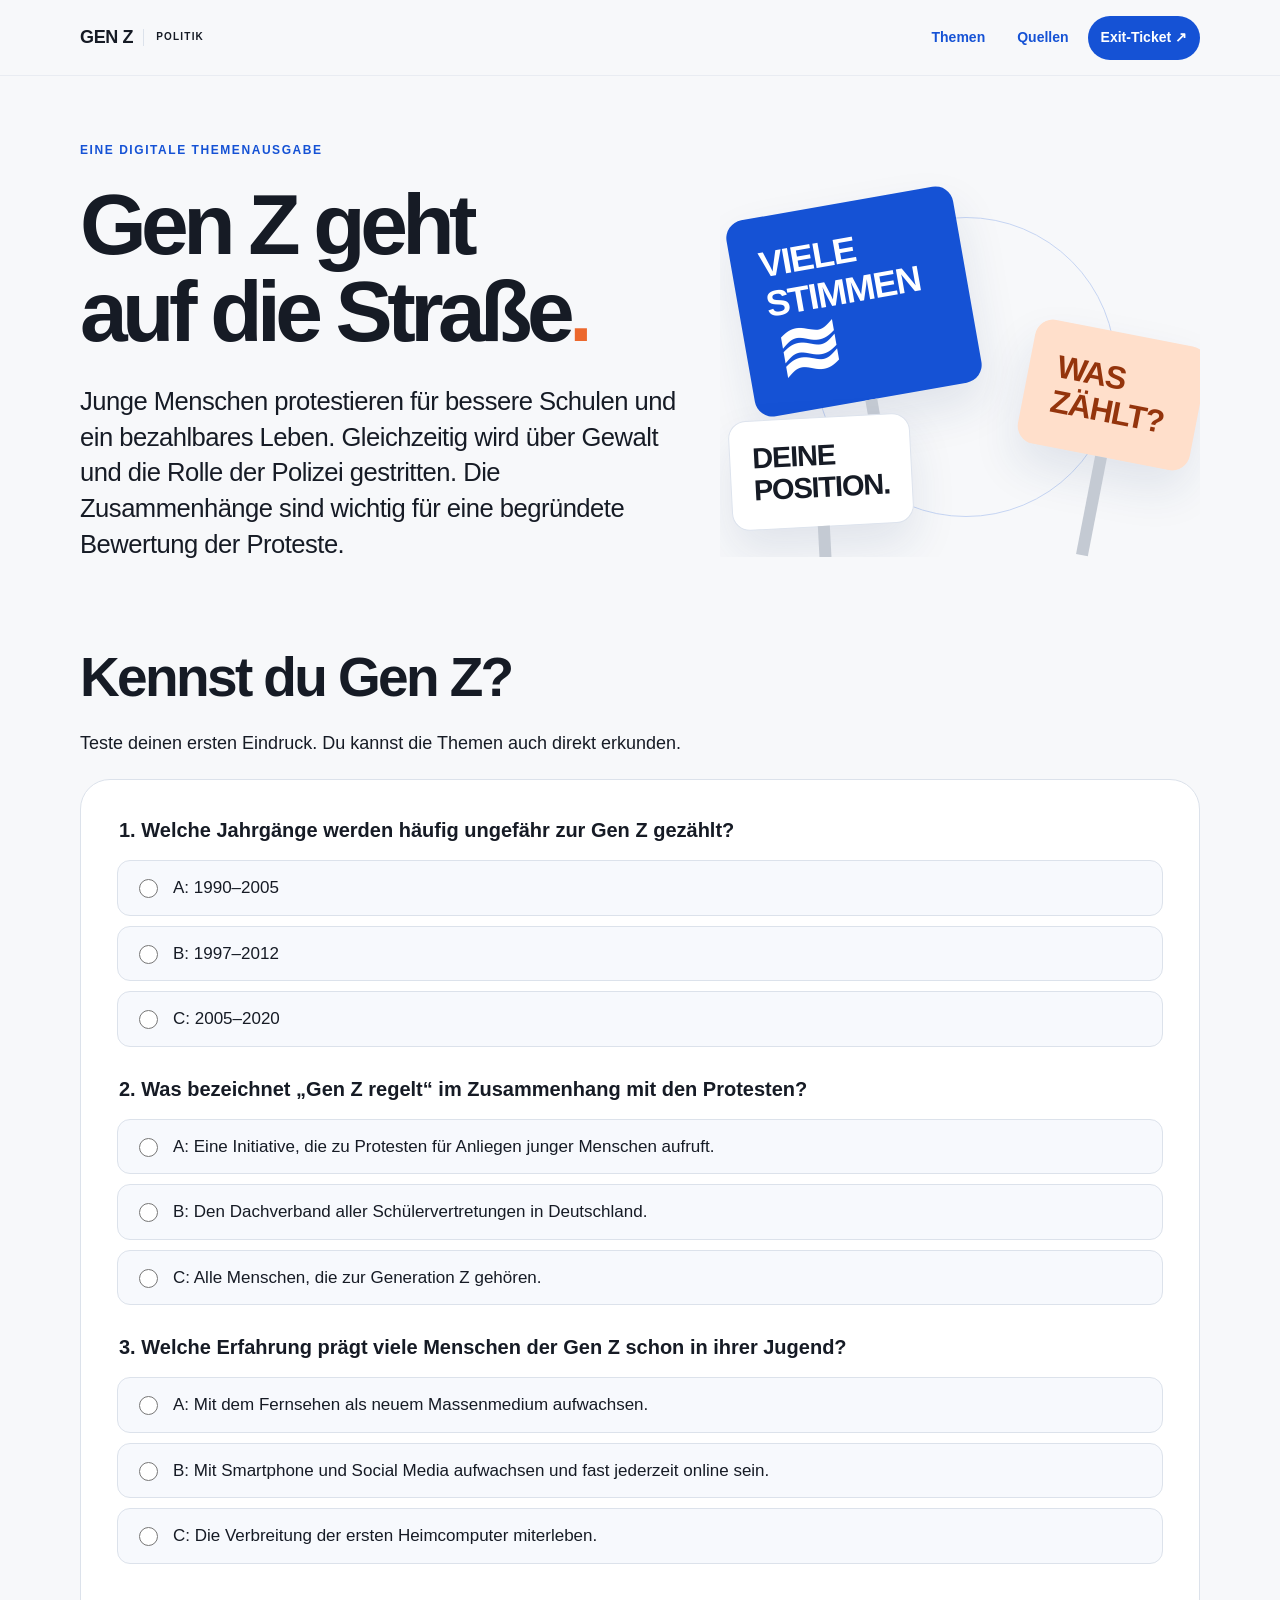
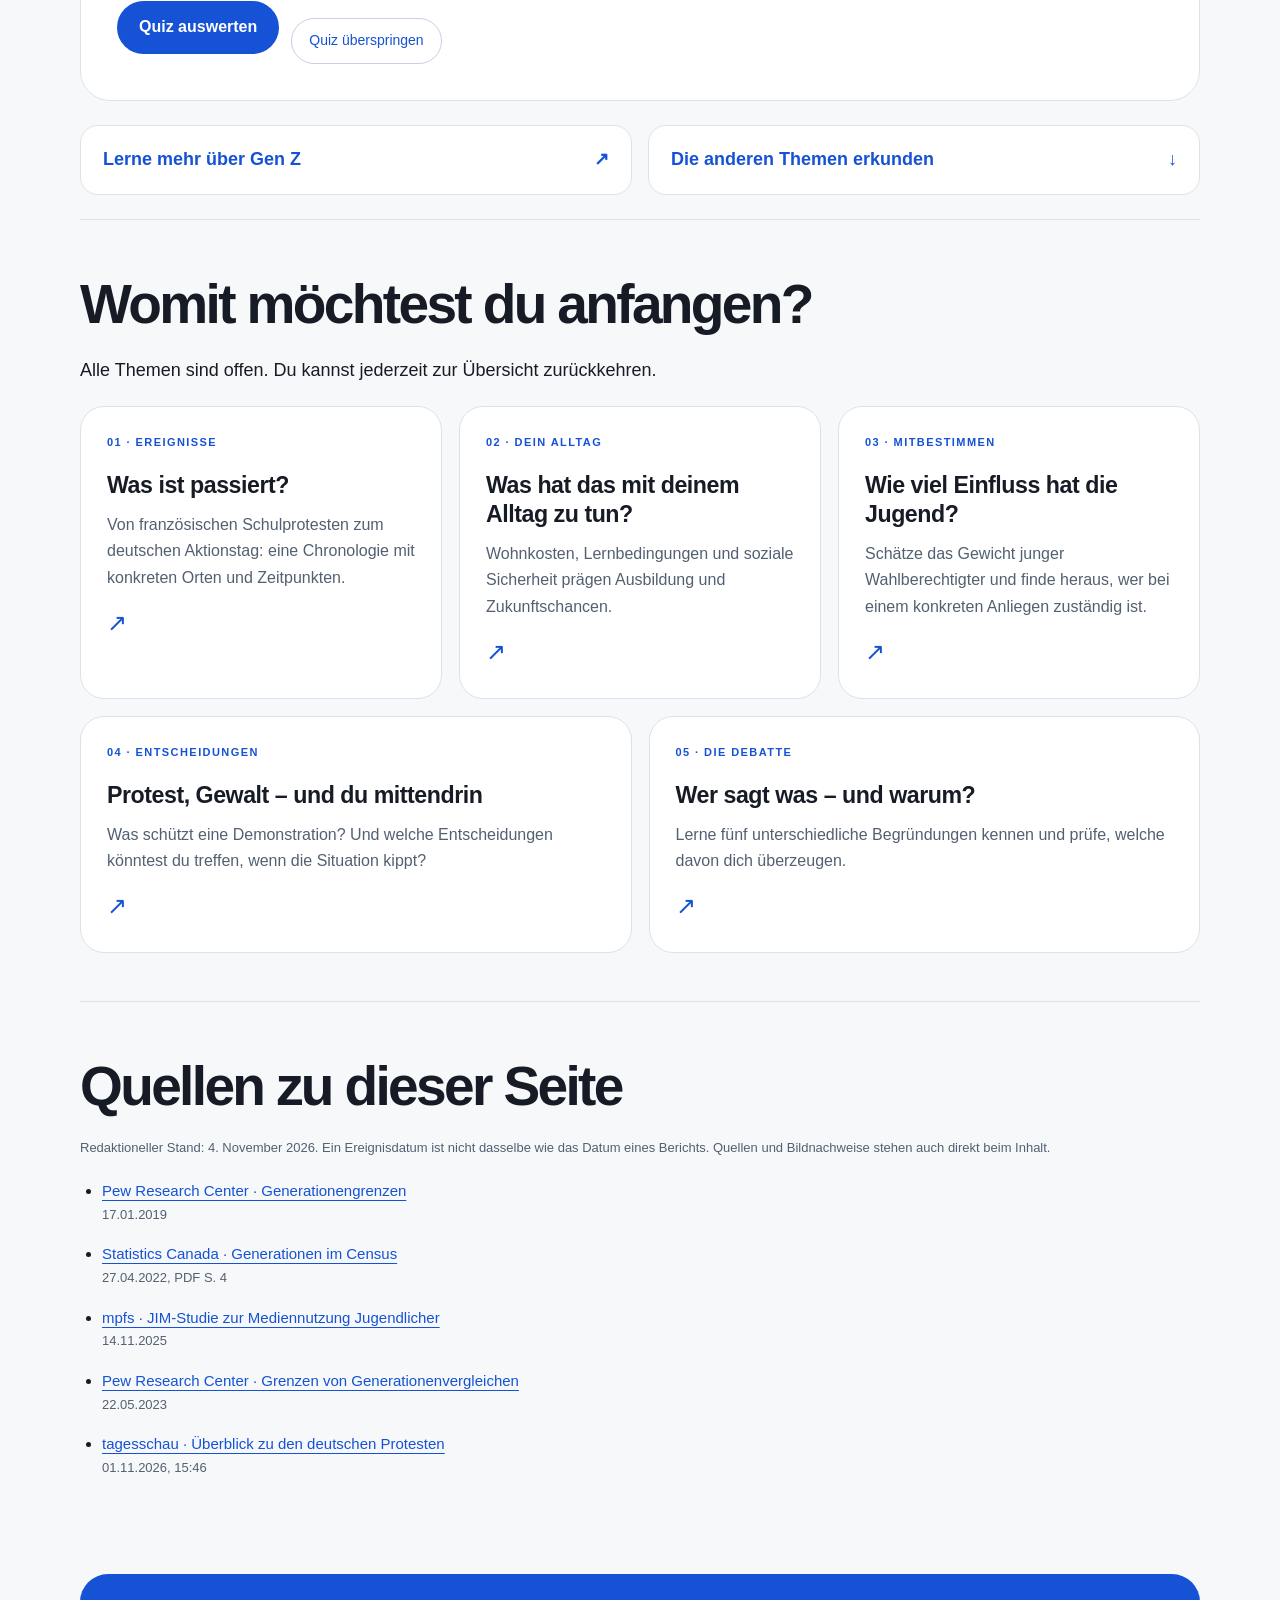
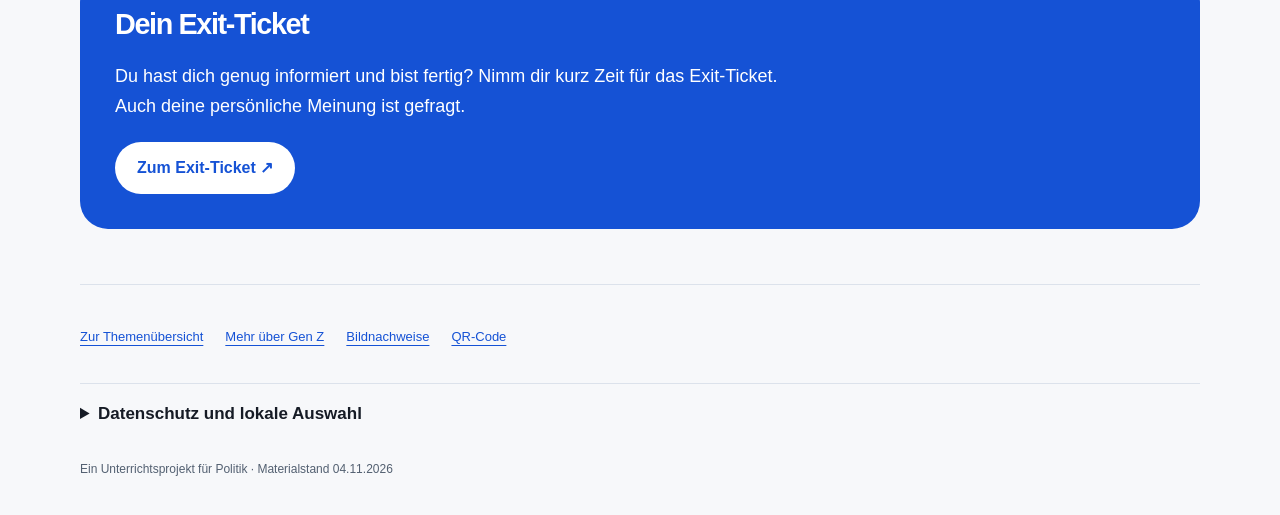
==== index.html @ 1bbf67d2 "Exit-Ticket: direkte Einladung statt technischer Erklärung" ====
<!doctype html><html lang="de"><head><meta charset="utf-8"><meta name="viewport" content="width=device-width, initial-scale=1"><meta name="description" content="Gen Z geht auf die Straße – Hintergründe, Stimmen und interaktive Beispiele zu den Gen-Z-Protesten."><title>Gen Z geht auf die Straße · Gen Z</title><link rel="stylesheet" href="styles.css"><script defer src="config.js"></script><script defer src="app.js"></script></head><body><a class="skip" href="#inhalt">Zum Inhalt</a><div class="topbar"><a class="wordmark" href="index.html#start" aria-label="Zur Startseite">GEN Z <span>POLITIK</span></a><nav aria-label="Hauptnavigation"><a href="index.html#themen">Themen</a><a href="#quellen">Quellen</a><a class="exit-link" href="https://form.menti.com/s/al8bbbb5jk79" target="_blank" rel="noopener noreferrer">Exit-Ticket ↗</a></nav></div><main class="wrap" id="inhalt"><section class="home-hero" id="start"><div><p class="eyebrow">Eine digitale Themenausgabe</p><h1>Gen Z geht<br>auf die Straße<span class="orange">.</span></h1><p class="lead">Junge Menschen protestieren für bessere Schulen und ein bezahlbares Leben. Gleichzeitig wird über Gewalt und die Rolle der Polizei gestritten. Die Zusammenhänge sind wichtig für eine begründete Bewertung der Proteste.</p></div><div class="art" role="img" aria-label="Abstrakte Protestschilder mit unterschiedlichen Stimmen"><i class="wave"></i><div class="placard p1">VIELE<br>STIMMEN<span>≋</span></div><div class="placard p2">WAS<br>ZÄHLT?</div><div class="placard p3">DEINE<br>POSITION.</div></div></section><section aria-labelledby="kennen"><h2 id="kennen">Kennst du Gen Z?</h2><p>Teste deinen ersten Eindruck. Du kannst die Themen auch direkt erkunden.</p><form id="home-quiz" class="quiz"><fieldset data-correct="1" data-letter="B" data-explanation="Generationen haben keine amtlich verbindlichen Grenzen. 1997–2012 ist eine häufig verwendete Einteilung; andere Quellen ziehen die Grenzen etwas anders."><legend>1. Welche Jahrgänge werden häufig ungefähr zur Gen Z gezählt?</legend><div class="answers"><label class="answer"><input type="radio" name="intro-0" value="0"><span>A: 1990–2005</span></label><label class="answer"><input type="radio" name="intro-0" value="1"><span>B: 1997–2012</span></label><label class="answer"><input type="radio" name="intro-0" value="2"><span>C: 2005–2020</span></label></div><p class="feedback" hidden></p></fieldset><fieldset data-correct="0" data-letter="A" data-explanation="Eine Initiative ist ein Zusammenschluss für bestimmte Anliegen. Sie vertritt nicht automatisch die ganze Generation oder alle Schülervertretungen."><legend>2. Was bezeichnet „Gen Z regelt“ im Zusammenhang mit den Protesten?</legend><div class="answers"><label class="answer"><input type="radio" name="intro-1" value="0"><span>A: Eine Initiative, die zu Protesten für Anliegen junger Menschen aufruft.</span></label><label class="answer"><input type="radio" name="intro-1" value="1"><span>B: Den Dachverband aller Schülervertretungen in Deutschland.</span></label><label class="answer"><input type="radio" name="intro-1" value="2"><span>C: Alle Menschen, die zur Generation Z gehören.</span></label></div><p class="feedback" hidden></p></fieldset><fieldset data-correct="1" data-letter="B" data-explanation="Smartphones, soziale Medien und mobile Vernetzung prägen für viele schon die Jugend. Der Fernsehboom prägte eher die Babyboomer, die ersten Heimcomputer eher die Generation X. Das beschreibt Zeitumstände, keine einheitliche Persönlichkeit oder Meinung."><legend>3. Welche Erfahrung prägt viele Menschen der Gen Z schon in ihrer Jugend?</legend><div class="answers"><label class="answer"><input type="radio" name="intro-2" value="0"><span>A: Mit dem Fernsehen als neuem Massenmedium aufwachsen.</span></label><label class="answer"><input type="radio" name="intro-2" value="1"><span>B: Mit Smartphone und Social Media aufwachsen und fast jederzeit online sein.</span></label><label class="answer"><input type="radio" name="intro-2" value="2"><span>C: Die Verbreitung der ersten Heimcomputer miterleben.</span></label></div><p class="feedback" hidden></p></fieldset><div class="quiz-actions"><button type="submit" class="primary">Quiz auswerten</button><button type="button" class="quiet" id="skip-quiz">Quiz überspringen</button></div><p id="quiz-result" class="score" role="status" tabindex="-1" hidden></p></form><div class="next-steps" id="next-steps"><a href="gen-z.html">Lerne mehr über Gen Z <span>↗</span></a><a href="#themen">Die anderen Themen erkunden <span>↓</span></a></div></section><section class="section " id=themen><h2>Womit möchtest du anfangen?</h2><p>Alle Themen sind offen. Du kannst jederzeit zur Übersicht zurückkehren.</p><div class="topic-grid"><a class="topic-card" href="was-ist-passiert.html"><span class="eyebrow">01 · Ereignisse</span><h3>Was ist passiert?</h3><p>Von französischen Schulprotesten zum deutschen Aktionstag: eine Chronologie mit konkreten Orten und Zeitpunkten.</p><span class="arrow" aria-hidden="true">↗</span></a><a class="topic-card" href="lebensrealitaeten.html"><span class="eyebrow">02 · Dein Alltag</span><h3>Was hat das mit deinem Alltag zu tun?</h3><p>Wohnkosten, Lernbedingungen und soziale Sicherheit prägen Ausbildung und Zukunftschancen.</p><span class="arrow" aria-hidden="true">↗</span></a><a class="topic-card" href="einfluss.html"><span class="eyebrow">03 · Mitbestimmen</span><h3>Wie viel Einfluss hat die Jugend?</h3><p>Schätze das Gewicht junger Wahlberechtigter und finde heraus, wer bei einem konkreten Anliegen zuständig ist.</p><span class="arrow" aria-hidden="true">↗</span></a><a class="topic-card" href="protest-und-gewalt.html"><span class="eyebrow">04 · Entscheidungen</span><h3>Protest, Gewalt – und du mittendrin</h3><p>Was schützt eine Demonstration? Und welche Entscheidungen könntest du treffen, wenn die Situation kippt?</p><span class="arrow" aria-hidden="true">↗</span></a><a class="topic-card" href="wer-sagt-was.html"><span class="eyebrow">05 · Die Debatte</span><h3>Wer sagt was – und warum?</h3><p>Lerne fünf unterschiedliche Begründungen kennen und prüfe, welche davon dich überzeugen.</p><span class="arrow" aria-hidden="true">↗</span></a></div></section><section class="section " id=quellen><h2>Quellen zu dieser Seite</h2><p class="small">Redaktioneller Stand: 4. November 2026. Ein Ereignisdatum ist nicht dasselbe wie das Datum eines Berichts. Quellen und Bildnachweise stehen auch direkt beim Inhalt.</p><ul class="source-list"><li><a href="https://www.pewresearch.org/short-reads/2019/01/17/where-millennials-end-and-generation-z-begins/" target="_blank" rel="noopener noreferrer" class="">Pew Research Center · Generationengrenzen</a><span>17.01.2019</span></li><li><a href="https://www12.statcan.gc.ca/census-recensement/2021/as-sa/98-200-x/2021003/98-200-x2021003-eng.pdf" target="_blank" rel="noopener noreferrer" class="">Statistics Canada · Generationen im Census</a><span>27.04.2022, PDF S. 4</span></li><li><a href="https://mpfs.de/studie/jim-studie-2025/" target="_blank" rel="noopener noreferrer" class="">mpfs · JIM-Studie zur Mediennutzung Jugendlicher</a><span>14.11.2025</span></li><li><a href="https://www.pewresearch.org/short-reads/2023/05/22/how-pew-research-center-will-report-on-generations-moving-forward/" target="_blank" rel="noopener noreferrer" class="">Pew Research Center · Grenzen von Generationenvergleichen</a><span>22.05.2023</span></li><li><a href="https://www.tagesschau.de/inland/gesellschaft/demonstration-protest-genz-100.html" target="_blank" rel="noopener noreferrer" class="">tagesschau · Überblick zu den deutschen Protesten</a><span>01.11.2026, 15:46</span></li></ul></section><section class="exit-band"><h2>Dein Exit-Ticket</h2><p>Du hast dich genug informiert und bist fertig? Nimm dir kurz Zeit für das Exit-Ticket. Auch deine persönliche Meinung ist gefragt.</p><a class="primary menti-link" href="https://form.menti.com/s/al8bbbb5jk79" target="_blank" rel="noopener noreferrer">Zum Exit-Ticket ↗</a></section><footer class="page-footer"><nav aria-label="Weitere Links"><a href="index.html#themen">Zur Themenübersicht</a><a href="gen-z.html">Mehr über Gen Z</a><a href="BILDNACHWEISE.md">Bildnachweise</a><a href="qr-website.svg">QR-Code</a></nav><details><summary>Datenschutz und lokale Auswahl</summary><div><p>Diese Website verwendet keine Analyse- oder Werbeskripte und keine externen Schriftanbieter. Merkliste und Einschätzung werden nur im Browser gespeichert. Ohne verfügbaren Browserspeicher bleiben die Inhalte nutzbar. GitHub verarbeitet beim Abruf technisch erforderliche Verbindungsdaten. Externe Angebote werden erst nach einem Klick auf den jeweiligen Link geöffnet. Es werden keine Videoplayer automatisch geladen.</p><button type="button" class="quiet" data-clear-local>Lokale Auswahl löschen</button><p id="local-status" role="status"></p></div></details><p>Ein Unterrichtsprojekt für Politik · Materialstand 04.11.2026</p></footer></main><noscript><p class="wrap">Die Texte und Links sind ohne JavaScript nutzbar. Die Rechenbeispiele und Auswertungen benötigen JavaScript.</p></noscript></body></html>
---- styles.css ----
:root{--paper:#f7f8fa;--ink:#161b25;--muted:#536071;--blue:#1552d5;--orange:#ec682d;--line:#dce2eb;--radius:24px}*{box-sizing:border-box}html{scroll-behavior:smooth;scroll-padding-top:100px}body{margin:0;background:var(--paper);color:var(--ink);font:17px/1.65 -apple-system,BlinkMacSystemFont,"Segoe UI",sans-serif}a{color:var(--blue);text-underline-offset:4px}button,input,select{font:inherit}button,a,input,select,summary{-webkit-tap-highlight-color:transparent}button,a,select,summary{touch-action:manipulation}button{cursor:pointer}a:focus-visible,button:focus-visible,input:focus-visible,select:focus-visible,summary:focus-visible{outline:3px solid var(--orange);outline-offset:4px}h1,h2,h3,p{margin-top:0}h1{font-size:clamp(3.2rem,6.7vw,6.6rem);line-height:1.02;letter-spacing:-.065em;margin:20px 0 28px;font-weight:750}h2{font-size:clamp(2.15rem,4.3vw,4rem);line-height:1.08;letter-spacing:-.048em;margin-bottom:22px}h3{font-size:1.3rem;line-height:1.25;letter-spacing:-.02em;margin-bottom:14px}p{margin-bottom:20px}strong{font-weight:650}.wrap{max-width:1200px;padding:0 40px;margin:auto}.topbar{z-index:10;position:sticky;top:0;background:#f7f8faed;backdrop-filter:blur(12px);border-bottom:1px solid #dce2eb8c;padding:12px max(24px,calc((100vw - 1120px)/2));display:flex;align-items:center;justify-content:space-between;gap:16px;min-height:76px;padding-top:max(12px,env(safe-area-inset-top))}.wordmark{font-size:18px;font-weight:800;letter-spacing:-.02em;text-decoration:none;color:var(--ink);white-space:nowrap}.wordmark span{font-size:10px;letter-spacing:.12em;border-left:1px solid var(--line);padding-left:12px;margin-left:10px}.topbar nav{display:flex;gap:6px;align-items:center}.topbar nav a{min-height:44px;display:flex;align-items:center;padding:7px 13px;text-decoration:none;font-size:14px;font-weight:600}.topbar .exit-link{background:var(--blue);color:white;border-radius:30px}.skip{position:absolute;top:-100px;left:12px;background:white;padding:12px;z-index:20}.skip:focus{top:10px}.hero{display:grid;grid-template-columns:1.25fr 1fr;gap:34px;padding-top:80px;padding-bottom:100px;align-items:center}.eyebrow{font-size:12px;letter-spacing:.13em;text-transform:uppercase;font-weight:750;color:var(--blue);margin-bottom:20px}.orange{color:var(--orange)}.lead{font-size:clamp(1.2rem,2.1vw,1.6rem);line-height:1.4;font-weight:500;letter-spacing:-.02em}.intro{font-size:16px;color:var(--muted);max-width:500px}.primary{border:0;background:var(--blue);color:white;text-decoration:none;display:inline-flex;align-items:center;justify-content:center;gap:30px;padding:13px 22px;border-radius:30px;min-height:48px;font-weight:600;font-size:16px}.art{position:relative;height:440px;isolation:isolate}.placard{position:absolute;border-radius:18px;box-shadow:0 22px 45px #1e3e6a1a;font-weight:800;font-size:36px;line-height:1.1;letter-spacing:-.04em;padding:28px;z-index:1}.placard:after{content:"";position:absolute;left:calc(50% - 6px);top:100%;height:100px;width:12px;background:#c4cad3;z-index:-1}.p1{background:var(--blue);color:white;width:230px;left:4%;top:35px;transform:rotate(-10deg)}.p1 span{display:block;font-size:80px;line-height:.8}.p2{background:#ffdfcb;color:#94340c;right:0;top:165px;transform:rotate(11deg);width:175px;font-size:32px}.p3{background:white;border:1px solid #dde3ed;bottom:30px;left:2%;font-size:29px;transform:rotate(-3deg);padding:22px}.p3:after{height:50px}.art-caption{position:absolute;bottom:-25px;font-size:11px;color:var(--muted);width:100%;text-align:center}.wave{position:absolute;width:300px;height:300px;left:20%;top:50px;border:1px solid #c6d5f3;border-radius:50%;z-index:-2}.w2{width:360px;height:360px;left:13%;top:20px}.section-head{max-width:760px;margin-bottom:40px}.deck{font-size:21px;line-height:1.5;letter-spacing:-.02em;color:var(--muted);max-width:700px}.overview{padding-bottom:100px}.topic-nav{display:grid;grid-template-columns:repeat(6,1fr);gap:14px}.topic-nav a{grid-column:span 2;background:white;border:1px solid var(--line);border-radius:20px;padding:24px;min-height:165px;position:relative;text-decoration:none;color:var(--ink);transition:transform .2s,box-shadow .2s}.topic-nav a:nth-child(n+4){grid-column:span 3}.topic-nav a:hover{transform:translateY(-3px);box-shadow:0 10px 25px #1a3b5e0a}.topic-nav span{display:block;color:var(--blue);font-size:12px;font-weight:650;margin-bottom:15px}.topic-nav strong{display:block;font-size:23px;line-height:1.2;letter-spacing:-.03em;max-width:250px}.topic-nav b{position:absolute;right:22px;bottom:18px;color:var(--blue)}.chapter{padding-top:90px;padding-bottom:70px;border-top:1px solid var(--line)}.two{display:grid;grid-template-columns:1fr 1fr;gap:64px}.two p{max-width:65ch}.prose{margin:34px 0}.source{font-size:12px;line-height:1.5;color:var(--muted);margin:12px 0 24px}.source a{color:var(--muted)}details{border-top:1px solid var(--line);margin-top:24px}summary{cursor:pointer;font-size:15px;font-weight:650;padding:16px 0;min-height:52px}details p{font-size:15px;margin:4px 0 20px;color:#3d4859}details[open] p{animation:appear .2s ease-out}.timeline{list-style:none;padding:0;margin:0}.timeline li{padding:0 0 25px 26px;border-left:2px solid #d2def4;position:relative}.timeline li:before{content:"";position:absolute;left:-6px;top:8px;width:10px;height:10px;background:var(--blue);border-radius:50%;box-shadow:0 0 0 5px var(--paper)}.timeline time{font-size:12px;font-weight:650;color:var(--blue);display:block;margin-bottom:12px}.timeline p{font-size:15px}.back{font-size:14px;display:inline-flex;align-items:center;min-height:48px;text-decoration:none;margin-top:30px;font-weight:600}.tinted{background:#edf1f7}.tinted .chapter{border-top:0}.cards{display:grid;grid-template-columns:repeat(3,1fr);gap:18px}.card{padding:28px;border-radius:var(--radius);background:white;border:1px solid var(--line);display:flex;flex-direction:column;align-items:flex-start;min-width:0}.card p{font-size:15px}.card .source{font-size:11px}.card details{width:100%;margin-top:auto}.card-number{font-size:12px;color:var(--blue);margin-bottom:20px;font-weight:700}.choose,.quiet,.case-options button{min-height:46px;border:1px solid #c5d0e1;border-radius:24px;padding:10px 17px;background:white;color:var(--blue);font-size:14px}.choose{margin-top:18px;width:100%}.choose[aria-pressed=true]{background:#e8efff;border-color:var(--blue)}.quiet{margin-top:26px;background:transparent}.status{font-size:14px;font-weight:650;color:var(--blue)}.small{font-size:13px;line-height:1.6;color:var(--muted)}.data-panel{padding:40px;border:1px solid var(--line);border-radius:var(--radius);background:white;max-width:850px}.data-panel label{font-size:20px;font-weight:650;display:block}.data-panel input{display:block;width:100%;margin:28px 0;accent-color:var(--blue);height:44px}.data-panel .primary{margin-bottom:24px}#chart{padding-top:20px}.bar-row{display:grid;grid-template-columns:85px 1fr 65px;gap:12px;align-items:center;margin:22px 0;font-size:14px}.track{height:22px;background:#eff2f7;border-radius:7px;overflow:hidden}.track i{display:block;width:var(--bar);height:100%;background:var(--blue);border-radius:7px;animation:barIn .7s ease-out}.bar-row:nth-of-type(2) .track i{background:#7795d7}.bar-row:nth-of-type(3) .track i{background:#233f7c}.exercise-title{margin-top:48px}.case-options{display:grid;gap:9px;width:100%;margin:14px 0}.case-options button{text-align:left;border-radius:12px;color:var(--ink);line-height:1.4}.case-options button[aria-pressed=true]{background:#e8efff;border-color:var(--blue)}.feedback{background:#f0f4fb;border-radius:12px;padding:16px;font-size:14px!important;margin:12px 0 0}.perspectives{display:grid;gap:18px}.perspective{background:white;border:1px solid var(--line);border-radius:var(--radius);padding:32px;display:grid;grid-template-columns:1.5fr 1fr;gap:40px}.perspective .tag{font-size:11px;color:var(--blue);font-weight:700;letter-spacing:.06em;text-transform:uppercase}.perspective p{font-size:15px}.perspective blockquote{border-left:3px solid var(--orange);margin:20px 0;padding-left:18px;font-weight:600;font-size:17px;line-height:1.5}.ratings{border-left:1px solid var(--line);padding-left:30px;align-self:center}.ratings label{display:block;margin:15px 0 8px;font-size:13px;font-weight:600}.ratings select{width:100%;min-height:48px;border:1px solid #bbc8dc;background:white;color:var(--ink);border-radius:10px;padding:10px;font-size:14px}.exit-section{background:var(--blue);color:white;border-radius:32px;padding:55px;max-width:1120px;margin:40px auto 90px}.exit-section h2{max-width:650px}.exit-section p{max-width:720px}.exit-section .eyebrow{color:#cbdcff}.exit-section .primary{background:white;color:var(--blue)}.sources{padding-top:55px}.sources h2{font-size:2.2rem}.source-index{display:grid;grid-template-columns:1fr 1fr;gap:0 35px;padding:0;list-style:none}.source-index li{font-size:13px;border-top:1px solid var(--line);padding:15px 0;overflow-wrap:anywhere}.source-index a{font-weight:600}.source-index span{display:block;color:var(--muted);font-size:12px;margin-top:3px}footer{display:flex;justify-content:space-between;gap:20px;padding-top:30px!important;padding-bottom:35px!important;border-top:1px solid var(--line);font-size:12px}footer a{min-height:44px;display:inline-flex;align-items:center}footer span{align-self:center;letter-spacing:.1em}@keyframes appear{from{opacity:.6;transform:translateY(3px)}to{opacity:1;transform:none}}@keyframes barIn{from{width:0}to{width:var(--bar)}}@media(min-width:850px){.p1{animation:placardIn 1.1s ease-out}@keyframes placardIn{from{transform:translateY(14px) rotate(-13deg);opacity:.6}to{transform:rotate(-10deg);opacity:1}}}@media(max-width:1000px){.hero{grid-template-columns:1.2fr 1fr;gap:10px}.art{transform:scale(.85);transform-origin:center}.cards{grid-template-columns:repeat(2,1fr)}.two{gap:35px}.perspective{gap:26px}.wrap{padding-left:30px;padding-right:30px}}@media(max-width:700px){body{font-size:16px}.wrap{padding-left:22px;padding-right:22px}.topbar{padding-left:16px;padding-right:12px;min-height:66px;gap:5px}.wordmark{font-size:16px}.wordmark span{display:none}.topbar nav a{padding:7px 9px;font-size:12px}.hero{display:block;padding-top:48px;padding-bottom:55px}.hero h1{font-size:clamp(3.1rem,12vw,5.2rem)}.hero .intro{font-size:15px}.art{height:300px;max-width:380px;margin:20px auto 0;transform:scale(.83);transform-origin:center}.p1{top:0;left:5%;width:215px;font-size:32px}.p2{top:105px;right:-3%}.p3{bottom:0}.art-caption{bottom:-45px}.wave{width:240px;height:240px;top:20px}.w2{width:300px;height:300px;top:-10px}.overview{padding-bottom:60px}.section-head{margin-bottom:28px}.topic-nav{display:block}.topic-nav a,.topic-nav a:nth-child(n+4){display:block;min-height:112px;margin-bottom:12px;padding:20px}.topic-nav span{margin-bottom:9px}.topic-nav strong{font-size:20px;max-width:85%}.chapter{padding-top:58px;padding-bottom:42px}.two,.cards{grid-template-columns:1fr;gap:24px}.two .timeline{margin-top:5px}.deck{font-size:19px}.card{padding:25px}.card h3{font-size:1.4rem}.data-panel{padding:25px 20px}.bar-row{grid-template-columns:70px 1fr 58px;gap:8px;font-size:12px}.perspective{grid-template-columns:1fr;padding:25px;gap:12px}.ratings{padding-left:0;border-left:0;border-top:1px solid var(--line);padding-top:8px}.exit-section{margin:20px 14px 55px;padding:35px 24px}.source-index{grid-template-columns:1fr}.sources h2{font-size:1.9rem}footer{padding-bottom:calc(25px + env(safe-area-inset-bottom))!important}html{scroll-padding-top:85px}}@media(prefers-reduced-motion:reduce){html{scroll-behavior:auto}*,*:before,*:after{animation:none!important;transition:none!important}}
:root .art{overflow:clip}
:root .art-caption{bottom:0}
:root .wordmark{min-height:44px;display:flex;align-items:center}
/* Themenausgabe V3: eigene Unterseiten, Bilder und zugängliche Interaktionen. */
h1,h2,h3{overflow-wrap:anywhere}.perspective h2{font-size:clamp(1.65rem,4vw,2.3rem)}
.timeline-track{align-items:flex-start}
[hidden]{display:none!important}body{font-size:18px}img{display:block;max-width:100%;height:auto}.reading{max-width:74ch}.muted{color:var(--muted)}.lead{max-width:58ch}.secondary{display:inline-flex;align-items:center;justify-content:center;min-height:48px;padding:11px 22px;border-radius:28px;border:1px solid var(--line);background:white;color:var(--blue);font-size:16px;font-weight:650;text-decoration:none;line-height:1.4}.home-hero{display:grid;grid-template-columns:1.25fr 1fr;align-items:center;gap:40px;padding-top:65px;padding-bottom:65px}.home-hero .art{height:390px}.home-hero p{max-width:56ch}.page-head{padding-top:35px;padding-bottom:35px}.crumb{font-size:14px;display:inline-flex;align-items:center;min-height:44px;margin-bottom:20px;text-decoration:none}.page-head h1{max-width:1000px}.page-head .lead{margin-bottom:0}.section{padding-top:55px;padding-bottom:48px;border-top:1px solid var(--line)}.narrow{max-width:820px}.panel{background:white;border:1px solid var(--line);border-radius:24px;padding:32px;min-width:0}.tint{background:var(--soft,#eaf0fb)}.three{display:grid;grid-template-columns:repeat(3,1fr);gap:22px}.topic-grid{display:grid;grid-template-columns:repeat(6,1fr);gap:17px}.topic-card{grid-column:span 2;border-radius:24px;border:1px solid var(--line);background:white;padding:26px;text-decoration:none;color:var(--ink);transition:transform .2s,box-shadow .2s}.topic-card:nth-child(n+4){grid-column:span 3}.topic-card:hover{transform:translateY(-3px);box-shadow:0 12px 30px #173a6210}.topic-card .eyebrow{display:block;font-size:11px}.topic-card h3{font-size:1.45rem;margin-bottom:12px}.topic-card p{font-size:16px;color:var(--muted);margin-bottom:12px}.topic-card .arrow{color:var(--blue);font-size:24px}.photo{margin:0 0 30px}.photo img{width:100%;max-height:540px;object-fit:contain;border-radius:24px;background:#e8edf4}.photo.portrait img{max-height:630px}.photo figcaption{font-size:12px;line-height:1.65;color:var(--muted);padding:12px 3px;overflow-wrap:anywhere}.photo figcaption .credit{display:block;margin-top:4px}.photo figcaption a{color:inherit}.story-grid{display:grid;grid-template-columns:1.1fr .9fr;gap:42px;align-items:start}.story-grid .photo{position:sticky;top:104px}.source{font-size:13px}summary{font-size:17px}details p{font-size:17px}details>div{padding:3px 0 10px}details[open]>div{animation:appear .2s ease-out}.quiz{padding:36px;background:white;border:1px solid var(--line);border-radius:30px}.quiz fieldset,.check fieldset{border:0;padding:0;margin:0 0 28px;min-width:0}.quiz legend,.check legend{font-size:20px;font-weight:680;line-height:1.45;margin-bottom:15px}.answers{display:grid;gap:10px}.answer{display:flex;align-items:flex-start;gap:12px;background:#f7f9fd;border:1px solid var(--line);border-radius:13px;padding:14px 16px;min-height:50px;cursor:pointer;line-height:1.5;font-size:17px}.answer:has(input:checked){background:#eaf0ff;border-color:var(--blue)}.answer input{width:19px;height:19px;flex:0 0 19px;margin-top:4px;accent-color:var(--blue)}.quiz-actions,.actions{display:flex;gap:12px;flex-wrap:wrap;align-items:center}.feedback{border-left:3px solid var(--blue);background:#edf3ff;font-size:16px!important;padding:19px;border-radius:0 12px 12px 0}.score{font-size:1.45rem;font-weight:750;margin:25px 0}.next-steps{display:grid;grid-template-columns:1fr 1fr;gap:16px;margin:24px 0}.next-steps a{display:flex;align-items:center;justify-content:space-between;background:white;border:1px solid var(--line);border-radius:18px;min-height:70px;padding:18px 22px;text-decoration:none;font-weight:650}.timeline-controls{display:flex;gap:12px;flex-wrap:wrap;margin:20px 0}.timeline-controls button{min-height:46px;padding:10px 18px;border:1px solid #bbcbe4;background:white;color:var(--blue);border-radius:25px}.timeline-controls button:disabled{opacity:.45;cursor:default}.timeline-track{display:flex;gap:18px;overflow-x:auto;scroll-snap-type:x mandatory;padding:10px 0 25px;overscroll-behavior-x:contain;scrollbar-color:#9eb4db #e7edf6}.milestone{flex:0 0 min(82vw,355px);scroll-snap-align:start;border:1px solid var(--line);border-top:4px solid var(--blue);border-radius:18px;background:white;padding:25px;min-width:0}.milestone time{font-size:13px;font-weight:750;color:var(--blue)}.milestone .place{font-size:12px;display:block;color:var(--muted);margin:4px 0 18px}.milestone p{font-size:17px}.milestone details{margin-bottom:0}.timeline-track.list-mode{display:grid;grid-template-columns:1fr 1fr;overflow:visible}.milestone summary{font-size:15px}.timeline-track:focus-visible{outline:3px solid var(--orange);outline-offset:5px}.media-card{border:1px solid var(--line);background:white;border-radius:24px;padding:28px;margin:22px 0}.media-card .tag{color:var(--blue);font-size:12px;font-weight:750;letter-spacing:.08em;text-transform:uppercase}.media-card h3{margin-bottom:14px}.media-card p{font-size:17px;max-width:70ch}.media-card .media-meta{font-size:13px;color:var(--muted)}.media-link{min-height:46px;display:inline-flex;align-items:center;font-size:16px;font-weight:650;text-decoration:none}.summary-box{border-left:4px solid var(--orange);background:#fff6ef;padding:26px 30px;border-radius:0 20px 20px 0;margin:30px 0}.summary-box h2{font-size:1.5rem}.summary-box ul{padding-left:21px;margin-bottom:0}.summary-box li{margin:10px 0}.check{margin-top:35px}.check h2{font-size:1.65rem}.budget{border-radius:24px;background:white;border:1px solid var(--line);padding:30px}.budget label{font-weight:650;display:block;margin-bottom:6px}.budget input{width:100%;min-height:48px;padding:10px 14px;border:1px solid #b9c7db;border-radius:10px;background:#fff;max-width:250px}.input-pair{display:grid;grid-template-columns:1fr 1fr;gap:22px;margin:24px 0}.budget table{width:100%;border-collapse:collapse;font-size:16px}.budget th,.budget td{padding:12px 0;border-bottom:1px solid var(--line);text-align:left}.budget td:last-child{text-align:right;white-space:nowrap}.remainder{font-size:1.7rem;font-weight:750;color:var(--blue);margin-top:24px}.remainder.negative{color:#80400b}.priority-list{display:flex;flex-wrap:wrap;gap:12px}.priority-list button{background:white;border:1px solid #bccce4;color:var(--blue);min-height:48px;border-radius:25px;padding:10px 19px;font-size:16px}.priority-list button[aria-pressed=true]{background:#e2ebff;border-color:var(--blue)}.data-panel input[type=range]{height:44px}.concern-buttons{display:grid;gap:10px}.concern-buttons button{min-height:50px;text-align:left;line-height:1.5;padding:14px 18px;border:1px solid var(--line);border-radius:14px;background:white;color:var(--ink)}.concern-buttons button[aria-pressed=true]{background:var(--soft,#eaf0fb);border-color:var(--blue)}.route{padding:25px;background:#eaf1ff;border-radius:18px;margin-top:18px}.route h3{font-size:1.25rem}.route p:last-child{margin-bottom:0}.generation-strip{display:grid;grid-template-columns:1fr 1fr 1fr;gap:7px;margin:26px 0}.generation-strip div{background:#e7edf6;padding:20px;border-radius:14px;font-size:15px}.generation-strip .active{background:var(--blue);color:white}.generation-strip strong{display:block}.fiction{border-top:3px solid var(--orange)}.scenario-buttons{display:grid;gap:12px;margin:24px 0}.scenario-buttons button{background:white;text-align:left;border:1px solid #bccce4;border-radius:16px;padding:18px;min-height:54px;line-height:1.55;color:var(--ink)}.scenario-buttons button[aria-pressed=true]{background:var(--soft,#eaf0fb);border-color:var(--blue)}dialog{border:1px solid var(--line);border-radius:26px;padding:32px;width:min(90vw,600px);color:var(--ink);box-shadow:0 20px 90px #10254b33}dialog::backdrop{background:#10203970}dialog h2{font-size:1.7rem;line-height:1.25}dialog .reveal-joke{font-size:13px;color:var(--muted);margin:6px 0 24px}.perspective{display:block;padding:32px;margin:22px 0;max-width:80ch}.perspective .tag{font-size:12px}.perspective p{font-size:18px}.perspective blockquote{font-size:19px}.opinion-select label{display:block;font-weight:650;margin-bottom:12px}.opinion-select select{width:100%;min-height:50px;background:white;border:1px solid #bdcbe0;border-radius:12px;padding:12px;font-size:17px}.headline{padding:22px;border:1px solid var(--line);border-radius:18px;background:white}.headline h3{font-size:1.35rem}.source-list{padding-left:22px}.source-list li{margin:17px 0;font-size:15px;overflow-wrap:anywhere}.source-list span{display:block;color:var(--muted);font-size:13px}.exit-band{background:var(--blue);color:white;border-radius:28px;padding:35px;margin:30px auto 55px}.exit-band p{max-width:68ch}.exit-band .primary{background:white;color:var(--blue)}.exit-band h2{font-size:1.8rem}.page-footer{display:block;margin-top:50px;border-top:1px solid var(--line);padding-top:25px;padding-bottom:calc(28px + env(safe-area-inset-bottom));font-size:13px}.page-footer nav{display:flex;gap:22px;flex-wrap:wrap}.page-footer p{margin:16px 0 0;font-size:12px;color:var(--muted)}
@media(max-width:1000px){.home-hero{gap:10px}.story-grid{gap:28px}.two{gap:28px}}@media(max-width:760px){body{font-size:17px}.wrap{padding-left:22px;padding-right:22px}.home-hero{display:block;padding-top:40px;padding-bottom:34px}.home-hero h1{font-size:clamp(2.8rem,11vw,4.2rem)}.home-hero .art{height:300px}.page-head{padding-top:20px;padding-bottom:25px}.page-head h1{font-size:clamp(2.45rem,9.5vw,3.8rem)}.page-head .lead{font-size:20px}.section{padding-top:40px;padding-bottom:32px}.two,.three,.story-grid{grid-template-columns:1fr;gap:26px}.story-grid .photo{position:static}.topic-grid{grid-template-columns:1fr}.topic-card,.topic-card:nth-child(n+4){grid-column:auto}.next-steps{grid-template-columns:1fr}.quiz,.panel,.budget{padding:24px}.quiz legend,.check legend{font-size:18px}.answer{padding:13px;font-size:16px}.photo img{border-radius:18px;max-height:430px}.photo figcaption{font-size:11px}.timeline-track.list-mode{grid-template-columns:1fr}.milestone{padding:22px}.media-card{padding:23px}.input-pair{grid-template-columns:1fr;gap:16px}.budget input{max-width:100%}.generation-strip{grid-template-columns:1fr}.generation-strip div{padding:15px}.exit-band{padding:28px 23px}.summary-box{padding:22px}.perspective{padding:24px}.perspective h3{font-size:1.4rem}.page-footer nav{gap:14px}.quiz-actions>*{flex:1 0 auto}.bar-row{grid-template-columns:75px 1fr 65px;font-size:13px;gap:8px}}@media(prefers-reduced-motion:reduce){html{scroll-behavior:auto}*,*:before,*:after{animation:none!important;transition:none!important}}
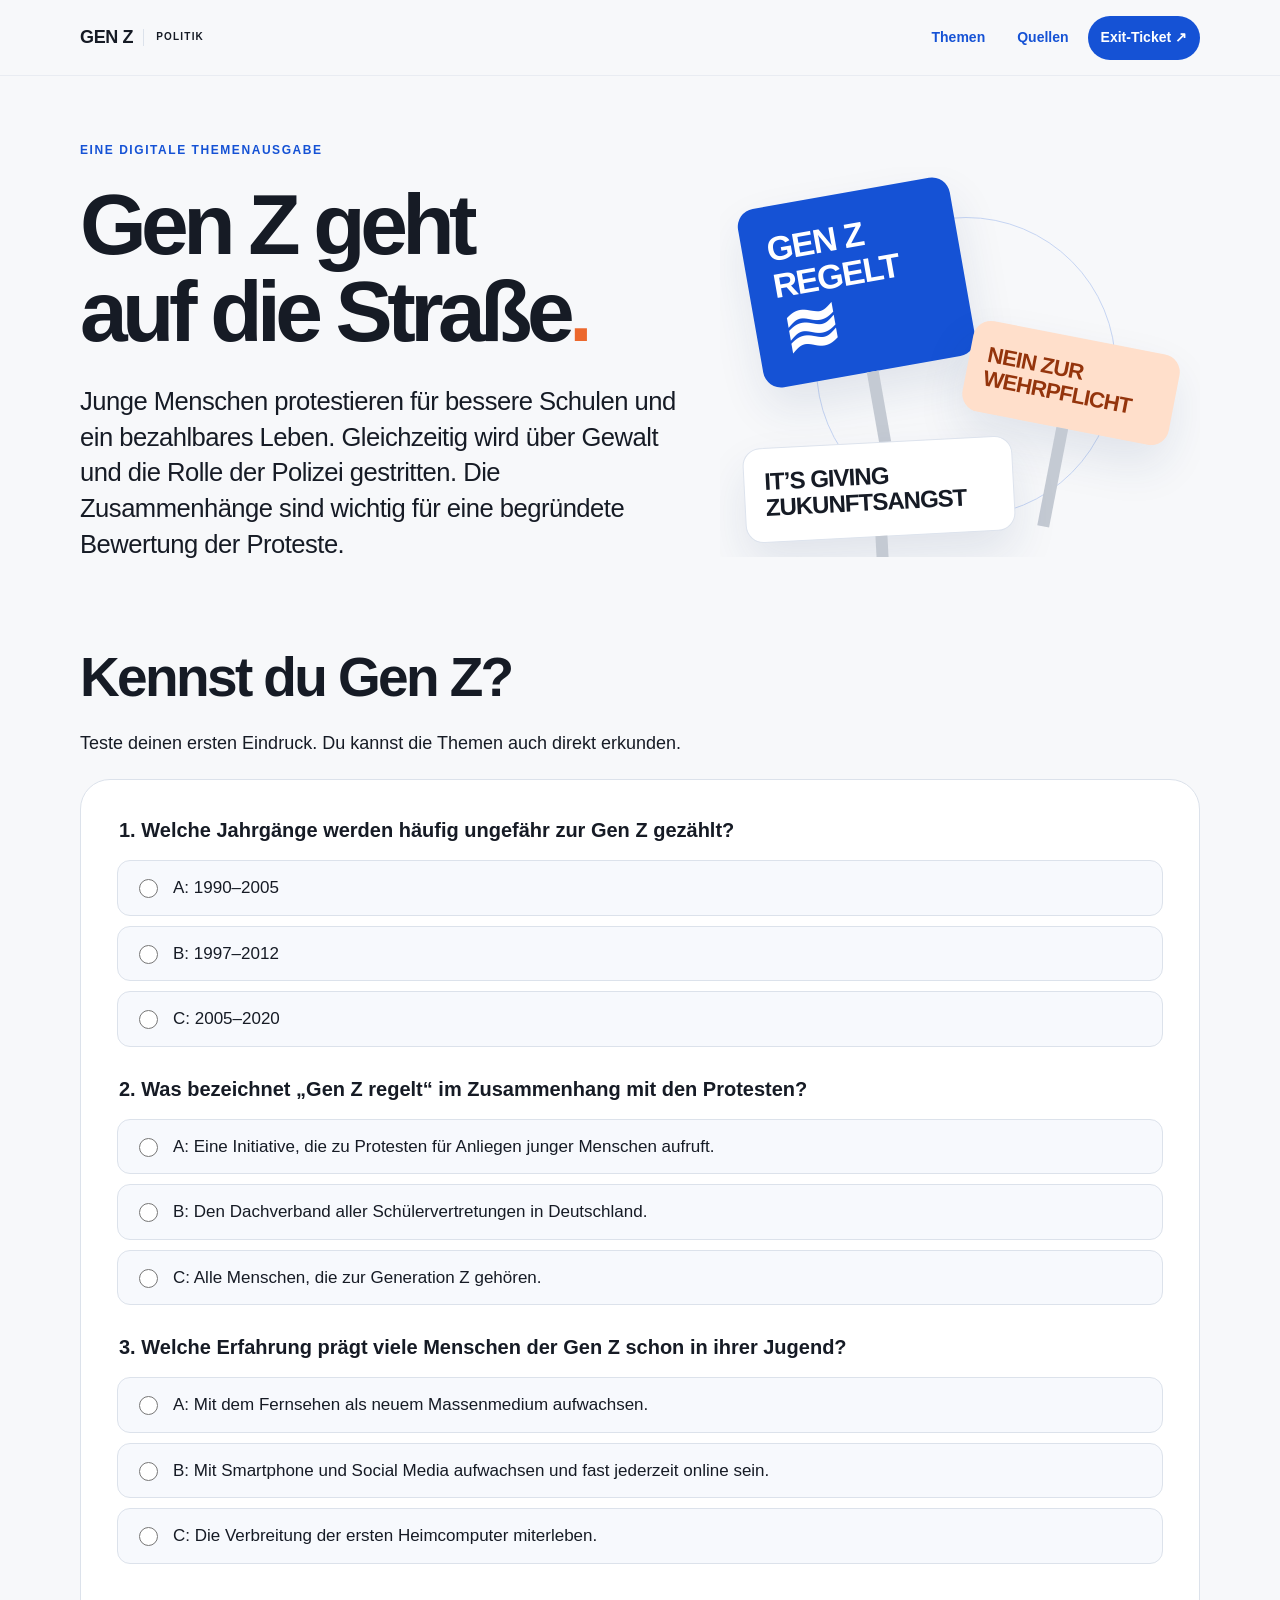
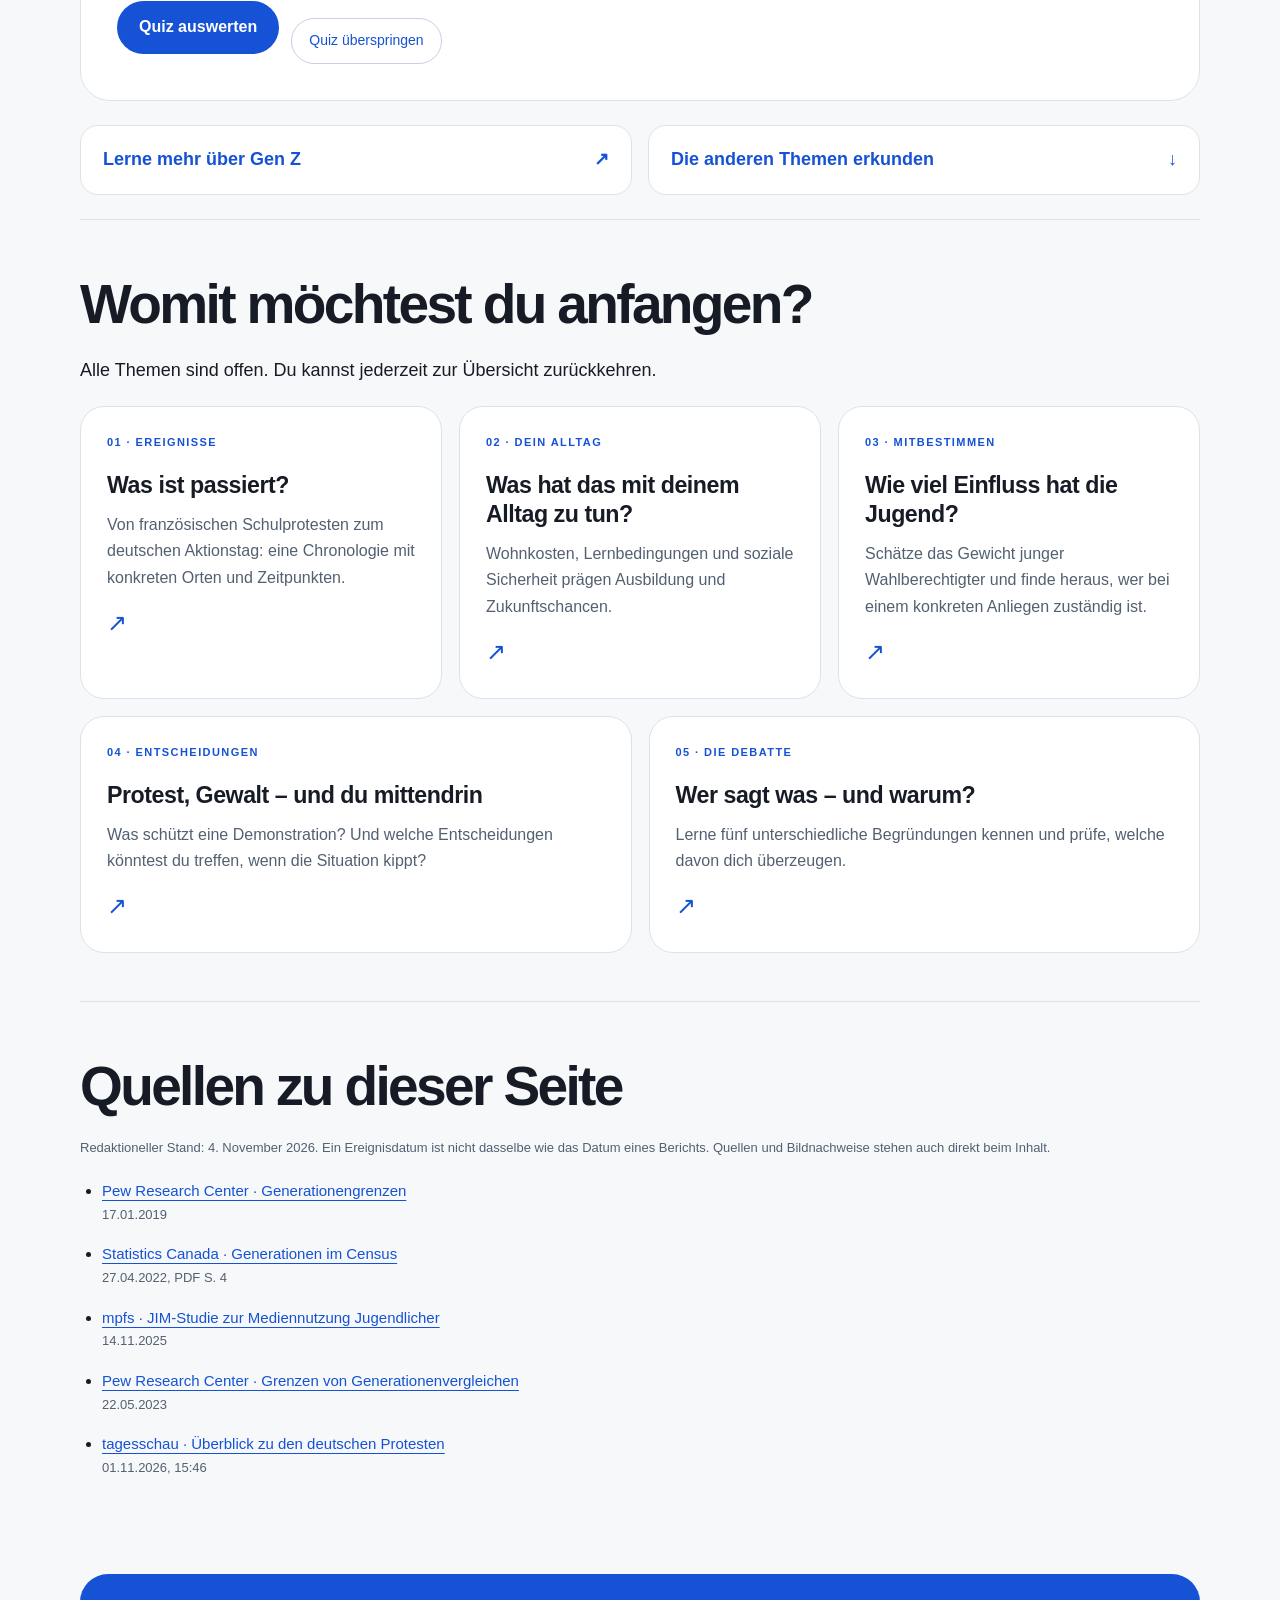
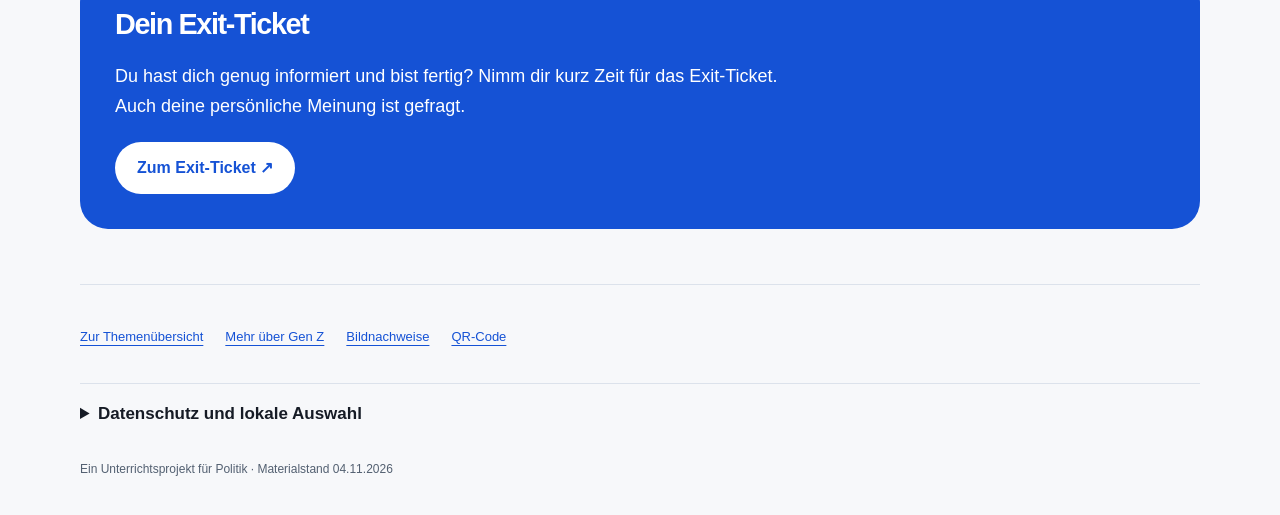
==== commit 5b387b0f: "Protestschilder mit passenden Sprüchen gestalten" ====
--- a/index.html
+++ b/index.html
@@ -1 +1 @@
-<!doctype html><html lang="de"><head><meta charset="utf-8"><meta name="viewport" content="width=device-width, initial-scale=1"><meta name="description" content="Gen Z geht auf die Straße – Hintergründe, Stimmen und interaktive Beispiele zu den Gen-Z-Protesten."><title>Gen Z geht auf die Straße · Gen Z</title><link rel="stylesheet" href="styles.css"><script defer src="config.js"></script><script defer src="app.js"></script></head><body><a class="skip" href="#inhalt">Zum Inhalt</a><div class="topbar"><a class="wordmark" href="index.html#start" aria-label="Zur Startseite">GEN Z <span>POLITIK</span></a><nav aria-label="Hauptnavigation"><a href="index.html#themen">Themen</a><a href="#quellen">Quellen</a><a class="exit-link" href="https://form.menti.com/s/al8bbbb5jk79" target="_blank" rel="noopener noreferrer">Exit-Ticket ↗</a></nav></div><main class="wrap" id="inhalt"><section class="home-hero" id="start"><div><p class="eyebrow">Eine digitale Themenausgabe</p><h1>Gen Z geht<br>auf die Straße<span class="orange">.</span></h1><p class="lead">Junge Menschen protestieren für bessere Schulen und ein bezahlbares Leben. Gleichzeitig wird über Gewalt und die Rolle der Polizei gestritten. Die Zusammenhänge sind wichtig für eine begründete Bewertung der Proteste.</p></div><div class="art" role="img" aria-label="Abstrakte Protestschilder mit unterschiedlichen Stimmen"><i class="wave"></i><div class="placard p1">VIELE<br>STIMMEN<span>≋</span></div><div class="placard p2">WAS<br>ZÄHLT?</div><div class="placard p3">DEINE<br>POSITION.</div></div></section><section aria-labelledby="kennen"><h2 id="kennen">Kennst du Gen Z?</h2><p>Teste deinen ersten Eindruck. Du kannst die Themen auch direkt erkunden.</p><form id="home-quiz" class="quiz"><fieldset data-correct="1" data-letter="B" data-explanation="Generationen haben keine amtlich verbindlichen Grenzen. 1997–2012 ist eine häufig verwendete Einteilung; andere Quellen ziehen die Grenzen etwas anders."><legend>1. Welche Jahrgänge werden häufig ungefähr zur Gen Z gezählt?</legend><div class="answers"><label class="answer"><input type="radio" name="intro-0" value="0"><span>A: 1990–2005</span></label><label class="answer"><input type="radio" name="intro-0" value="1"><span>B: 1997–2012</span></label><label class="answer"><input type="radio" name="intro-0" value="2"><span>C: 2005–2020</span></label></div><p class="feedback" hidden></p></fieldset><fieldset data-correct="0" data-letter="A" data-explanation="Eine Initiative ist ein Zusammenschluss für bestimmte Anliegen. Sie vertritt nicht automatisch die ganze Generation oder alle Schülervertretungen."><legend>2. Was bezeichnet „Gen Z regelt“ im Zusammenhang mit den Protesten?</legend><div class="answers"><label class="answer"><input type="radio" name="intro-1" value="0"><span>A: Eine Initiative, die zu Protesten für Anliegen junger Menschen aufruft.</span></label><label class="answer"><input type="radio" name="intro-1" value="1"><span>B: Den Dachverband aller Schülervertretungen in Deutschland.</span></label><label class="answer"><input type="radio" name="intro-1" value="2"><span>C: Alle Menschen, die zur Generation Z gehören.</span></label></div><p class="feedback" hidden></p></fieldset><fieldset data-correct="1" data-letter="B" data-explanation="Smartphones, soziale Medien und mobile Vernetzung prägen für viele schon die Jugend. Der Fernsehboom prägte eher die Babyboomer, die ersten Heimcomputer eher die Generation X. Das beschreibt Zeitumstände, keine einheitliche Persönlichkeit oder Meinung."><legend>3. Welche Erfahrung prägt viele Menschen der Gen Z schon in ihrer Jugend?</legend><div class="answers"><label class="answer"><input type="radio" name="intro-2" value="0"><span>A: Mit dem Fernsehen als neuem Massenmedium aufwachsen.</span></label><label class="answer"><input type="radio" name="intro-2" value="1"><span>B: Mit Smartphone und Social Media aufwachsen und fast jederzeit online sein.</span></label><label class="answer"><input type="radio" name="intro-2" value="2"><span>C: Die Verbreitung der ersten Heimcomputer miterleben.</span></label></div><p class="feedback" hidden></p></fieldset><div class="quiz-actions"><button type="submit" class="primary">Quiz auswerten</button><button type="button" class="quiet" id="skip-quiz">Quiz überspringen</button></div><p id="quiz-result" class="score" role="status" tabindex="-1" hidden></p></form><div class="next-steps" id="next-steps"><a href="gen-z.html">Lerne mehr über Gen Z <span>↗</span></a><a href="#themen">Die anderen Themen erkunden <span>↓</span></a></div></section><section class="section " id=themen><h2>Womit möchtest du anfangen?</h2><p>Alle Themen sind offen. Du kannst jederzeit zur Übersicht zurückkehren.</p><div class="topic-grid"><a class="topic-card" href="was-ist-passiert.html"><span class="eyebrow">01 · Ereignisse</span><h3>Was ist passiert?</h3><p>Von französischen Schulprotesten zum deutschen Aktionstag: eine Chronologie mit konkreten Orten und Zeitpunkten.</p><span class="arrow" aria-hidden="true">↗</span></a><a class="topic-card" href="lebensrealitaeten.html"><span class="eyebrow">02 · Dein Alltag</span><h3>Was hat das mit deinem Alltag zu tun?</h3><p>Wohnkosten, Lernbedingungen und soziale Sicherheit prägen Ausbildung und Zukunftschancen.</p><span class="arrow" aria-hidden="true">↗</span></a><a class="topic-card" href="einfluss.html"><span class="eyebrow">03 · Mitbestimmen</span><h3>Wie viel Einfluss hat die Jugend?</h3><p>Schätze das Gewicht junger Wahlberechtigter und finde heraus, wer bei einem konkreten Anliegen zuständig ist.</p><span class="arrow" aria-hidden="true">↗</span></a><a class="topic-card" href="protest-und-gewalt.html"><span class="eyebrow">04 · Entscheidungen</span><h3>Protest, Gewalt – und du mittendrin</h3><p>Was schützt eine Demonstration? Und welche Entscheidungen könntest du treffen, wenn die Situation kippt?</p><span class="arrow" aria-hidden="true">↗</span></a><a class="topic-card" href="wer-sagt-was.html"><span class="eyebrow">05 · Die Debatte</span><h3>Wer sagt was – und warum?</h3><p>Lerne fünf unterschiedliche Begründungen kennen und prüfe, welche davon dich überzeugen.</p><span class="arrow" aria-hidden="true">↗</span></a></div></section><section class="section " id=quellen><h2>Quellen zu dieser Seite</h2><p class="small">Redaktioneller Stand: 4. November 2026. Ein Ereignisdatum ist nicht dasselbe wie das Datum eines Berichts. Quellen und Bildnachweise stehen auch direkt beim Inhalt.</p><ul class="source-list"><li><a href="https://www.pewresearch.org/short-reads/2019/01/17/where-millennials-end-and-generation-z-begins/" target="_blank" rel="noopener noreferrer" class="">Pew Research Center · Generationengrenzen</a><span>17.01.2019</span></li><li><a href="https://www12.statcan.gc.ca/census-recensement/2021/as-sa/98-200-x/2021003/98-200-x2021003-eng.pdf" target="_blank" rel="noopener noreferrer" class="">Statistics Canada · Generationen im Census</a><span>27.04.2022, PDF S. 4</span></li><li><a href="https://mpfs.de/studie/jim-studie-2025/" target="_blank" rel="noopener noreferrer" class="">mpfs · JIM-Studie zur Mediennutzung Jugendlicher</a><span>14.11.2025</span></li><li><a href="https://www.pewresearch.org/short-reads/2023/05/22/how-pew-research-center-will-report-on-generations-moving-forward/" target="_blank" rel="noopener noreferrer" class="">Pew Research Center · Grenzen von Generationenvergleichen</a><span>22.05.2023</span></li><li><a href="https://www.tagesschau.de/inland/gesellschaft/demonstration-protest-genz-100.html" target="_blank" rel="noopener noreferrer" class="">tagesschau · Überblick zu den deutschen Protesten</a><span>01.11.2026, 15:46</span></li></ul></section><section class="exit-band"><h2>Dein Exit-Ticket</h2><p>Du hast dich genug informiert und bist fertig? Nimm dir kurz Zeit für das Exit-Ticket. Auch deine persönliche Meinung ist gefragt.</p><a class="primary menti-link" href="https://form.menti.com/s/al8bbbb5jk79" target="_blank" rel="noopener noreferrer">Zum Exit-Ticket ↗</a></section><footer class="page-footer"><nav aria-label="Weitere Links"><a href="index.html#themen">Zur Themenübersicht</a><a href="gen-z.html">Mehr über Gen Z</a><a href="BILDNACHWEISE.md">Bildnachweise</a><a href="qr-website.svg">QR-Code</a></nav><details><summary>Datenschutz und lokale Auswahl</summary><div><p>Diese Website verwendet keine Analyse- oder Werbeskripte und keine externen Schriftanbieter. Merkliste und Einschätzung werden nur im Browser gespeichert. Ohne verfügbaren Browserspeicher bleiben die Inhalte nutzbar. GitHub verarbeitet beim Abruf technisch erforderliche Verbindungsdaten. Externe Angebote werden erst nach einem Klick auf den jeweiligen Link geöffnet. Es werden keine Videoplayer automatisch geladen.</p><button type="button" class="quiet" data-clear-local>Lokale Auswahl löschen</button><p id="local-status" role="status"></p></div></details><p>Ein Unterrichtsprojekt für Politik · Materialstand 04.11.2026</p></footer></main><noscript><p class="wrap">Die Texte und Links sind ohne JavaScript nutzbar. Die Rechenbeispiele und Auswertungen benötigen JavaScript.</p></noscript></body></html>+<!doctype html><html lang="de"><head><meta charset="utf-8"><meta name="viewport" content="width=device-width, initial-scale=1"><meta name="description" content="Gen Z geht auf die Straße – Hintergründe, Stimmen und interaktive Beispiele zu den Gen-Z-Protesten."><title>Gen Z geht auf die Straße · Gen Z</title><link rel="stylesheet" href="styles.css"><script defer src="config.js"></script><script defer src="app.js"></script></head><body><a class="skip" href="#inhalt">Zum Inhalt</a><div class="topbar"><a class="wordmark" href="index.html#start" aria-label="Zur Startseite">GEN Z <span>POLITIK</span></a><nav aria-label="Hauptnavigation"><a href="index.html#themen">Themen</a><a href="#quellen">Quellen</a><a class="exit-link" href="https://form.menti.com/s/al8bbbb5jk79" target="_blank" rel="noopener noreferrer">Exit-Ticket ↗</a></nav></div><main class="wrap" id="inhalt"><section class="home-hero" id="start"><div><p class="eyebrow">Eine digitale Themenausgabe</p><h1>Gen Z geht<br>auf die Straße<span class="orange">.</span></h1><p class="lead">Junge Menschen protestieren für bessere Schulen und ein bezahlbares Leben. Gleichzeitig wird über Gewalt und die Rolle der Polizei gestritten. Die Zusammenhänge sind wichtig für eine begründete Bewertung der Proteste.</p></div><div class="art" role="img" aria-label="Gestaltete Protestschilder: Gen Z regelt, Nein zur Wehrpflicht und It’s giving Zukunftsangst"><i class="wave"></i><div class="placard p1">GEN Z<br>REGELT<span>≋</span></div><div class="placard p2">NEIN ZUR<br>WEHRPFLICHT</div><div class="placard p3">IT’S GIVING<br>ZUKUNFTSANGST</div></div></section><section aria-labelledby="kennen"><h2 id="kennen">Kennst du Gen Z?</h2><p>Teste deinen ersten Eindruck. Du kannst die Themen auch direkt erkunden.</p><form id="home-quiz" class="quiz"><fieldset data-correct="1" data-letter="B" data-explanation="Generationen haben keine amtlich verbindlichen Grenzen. 1997–2012 ist eine häufig verwendete Einteilung; andere Quellen ziehen die Grenzen etwas anders."><legend>1. Welche Jahrgänge werden häufig ungefähr zur Gen Z gezählt?</legend><div class="answers"><label class="answer"><input type="radio" name="intro-0" value="0"><span>A: 1990–2005</span></label><label class="answer"><input type="radio" name="intro-0" value="1"><span>B: 1997–2012</span></label><label class="answer"><input type="radio" name="intro-0" value="2"><span>C: 2005–2020</span></label></div><p class="feedback" hidden></p></fieldset><fieldset data-correct="0" data-letter="A" data-explanation="Eine Initiative ist ein Zusammenschluss für bestimmte Anliegen. Sie vertritt nicht automatisch die ganze Generation oder alle Schülervertretungen."><legend>2. Was bezeichnet „Gen Z regelt“ im Zusammenhang mit den Protesten?</legend><div class="answers"><label class="answer"><input type="radio" name="intro-1" value="0"><span>A: Eine Initiative, die zu Protesten für Anliegen junger Menschen aufruft.</span></label><label class="answer"><input type="radio" name="intro-1" value="1"><span>B: Den Dachverband aller Schülervertretungen in Deutschland.</span></label><label class="answer"><input type="radio" name="intro-1" value="2"><span>C: Alle Menschen, die zur Generation Z gehören.</span></label></div><p class="feedback" hidden></p></fieldset><fieldset data-correct="1" data-letter="B" data-explanation="Smartphones, soziale Medien und mobile Vernetzung prägen für viele schon die Jugend. Der Fernsehboom prägte eher die Babyboomer, die ersten Heimcomputer eher die Generation X. Das beschreibt Zeitumstände, keine einheitliche Persönlichkeit oder Meinung."><legend>3. Welche Erfahrung prägt viele Menschen der Gen Z schon in ihrer Jugend?</legend><div class="answers"><label class="answer"><input type="radio" name="intro-2" value="0"><span>A: Mit dem Fernsehen als neuem Massenmedium aufwachsen.</span></label><label class="answer"><input type="radio" name="intro-2" value="1"><span>B: Mit Smartphone und Social Media aufwachsen und fast jederzeit online sein.</span></label><label class="answer"><input type="radio" name="intro-2" value="2"><span>C: Die Verbreitung der ersten Heimcomputer miterleben.</span></label></div><p class="feedback" hidden></p></fieldset><div class="quiz-actions"><button type="submit" class="primary">Quiz auswerten</button><button type="button" class="quiet" id="skip-quiz">Quiz überspringen</button></div><p id="quiz-result" class="score" role="status" tabindex="-1" hidden></p></form><div class="next-steps" id="next-steps"><a href="gen-z.html">Lerne mehr über Gen Z <span>↗</span></a><a href="#themen">Die anderen Themen erkunden <span>↓</span></a></div></section><section class="section " id=themen><h2>Womit möchtest du anfangen?</h2><p>Alle Themen sind offen. Du kannst jederzeit zur Übersicht zurückkehren.</p><div class="topic-grid"><a class="topic-card" href="was-ist-passiert.html"><span class="eyebrow">01 · Ereignisse</span><h3>Was ist passiert?</h3><p>Von französischen Schulprotesten zum deutschen Aktionstag: eine Chronologie mit konkreten Orten und Zeitpunkten.</p><span class="arrow" aria-hidden="true">↗</span></a><a class="topic-card" href="lebensrealitaeten.html"><span class="eyebrow">02 · Dein Alltag</span><h3>Was hat das mit deinem Alltag zu tun?</h3><p>Wohnkosten, Lernbedingungen und soziale Sicherheit prägen Ausbildung und Zukunftschancen.</p><span class="arrow" aria-hidden="true">↗</span></a><a class="topic-card" href="einfluss.html"><span class="eyebrow">03 · Mitbestimmen</span><h3>Wie viel Einfluss hat die Jugend?</h3><p>Schätze das Gewicht junger Wahlberechtigter und finde heraus, wer bei einem konkreten Anliegen zuständig ist.</p><span class="arrow" aria-hidden="true">↗</span></a><a class="topic-card" href="protest-und-gewalt.html"><span class="eyebrow">04 · Entscheidungen</span><h3>Protest, Gewalt – und du mittendrin</h3><p>Was schützt eine Demonstration? Und welche Entscheidungen könntest du treffen, wenn die Situation kippt?</p><span class="arrow" aria-hidden="true">↗</span></a><a class="topic-card" href="wer-sagt-was.html"><span class="eyebrow">05 · Die Debatte</span><h3>Wer sagt was – und warum?</h3><p>Lerne fünf unterschiedliche Begründungen kennen und prüfe, welche davon dich überzeugen.</p><span class="arrow" aria-hidden="true">↗</span></a></div></section><section class="section " id=quellen><h2>Quellen zu dieser Seite</h2><p class="small">Redaktioneller Stand: 4. November 2026. Ein Ereignisdatum ist nicht dasselbe wie das Datum eines Berichts. Quellen und Bildnachweise stehen auch direkt beim Inhalt.</p><ul class="source-list"><li><a href="https://www.pewresearch.org/short-reads/2019/01/17/where-millennials-end-and-generation-z-begins/" target="_blank" rel="noopener noreferrer" class="">Pew Research Center · Generationengrenzen</a><span>17.01.2019</span></li><li><a href="https://www12.statcan.gc.ca/census-recensement/2021/as-sa/98-200-x/2021003/98-200-x2021003-eng.pdf" target="_blank" rel="noopener noreferrer" class="">Statistics Canada · Generationen im Census</a><span>27.04.2022, PDF S. 4</span></li><li><a href="https://mpfs.de/studie/jim-studie-2025/" target="_blank" rel="noopener noreferrer" class="">mpfs · JIM-Studie zur Mediennutzung Jugendlicher</a><span>14.11.2025</span></li><li><a href="https://www.pewresearch.org/short-reads/2023/05/22/how-pew-research-center-will-report-on-generations-moving-forward/" target="_blank" rel="noopener noreferrer" class="">Pew Research Center · Grenzen von Generationenvergleichen</a><span>22.05.2023</span></li><li><a href="https://www.tagesschau.de/inland/gesellschaft/demonstration-protest-genz-100.html" target="_blank" rel="noopener noreferrer" class="">tagesschau · Überblick zu den deutschen Protesten</a><span>01.11.2026, 15:46</span></li></ul></section><section class="exit-band"><h2>Dein Exit-Ticket</h2><p>Du hast dich genug informiert und bist fertig? Nimm dir kurz Zeit für das Exit-Ticket. Auch deine persönliche Meinung ist gefragt.</p><a class="primary menti-link" href="https://form.menti.com/s/al8bbbb5jk79" target="_blank" rel="noopener noreferrer">Zum Exit-Ticket ↗</a></section><footer class="page-footer"><nav aria-label="Weitere Links"><a href="index.html#themen">Zur Themenübersicht</a><a href="gen-z.html">Mehr über Gen Z</a><a href="BILDNACHWEISE.md">Bildnachweise</a><a href="qr-website.svg">QR-Code</a></nav><details><summary>Datenschutz und lokale Auswahl</summary><div><p>Diese Website verwendet keine Analyse- oder Werbeskripte und keine externen Schriftanbieter. Merkliste und Einschätzung werden nur im Browser gespeichert. Ohne verfügbaren Browserspeicher bleiben die Inhalte nutzbar. GitHub verarbeitet beim Abruf technisch erforderliche Verbindungsdaten. Externe Angebote werden erst nach einem Klick auf den jeweiligen Link geöffnet. Es werden keine Videoplayer automatisch geladen.</p><button type="button" class="quiet" data-clear-local>Lokale Auswahl löschen</button><p id="local-status" role="status"></p></div></details><p>Ein Unterrichtsprojekt für Politik · Materialstand 04.11.2026</p></footer></main><noscript><p class="wrap">Die Texte und Links sind ohne JavaScript nutzbar. Die Rechenbeispiele und Auswertungen benötigen JavaScript.</p></noscript></body></html>
--- a/styles.css
+++ b/styles.css
@@ -5,5 +5,10 @@
 /* Themenausgabe V3: eigene Unterseiten, Bilder und zugängliche Interaktionen. */
 h1,h2,h3{overflow-wrap:anywhere}.perspective h2{font-size:clamp(1.65rem,4vw,2.3rem)}
 .timeline-track{align-items:flex-start}
+.home-hero .p1{top:25px;left:6%;width:215px;padding:25px;font-size:34px}
+.home-hero .p1 span{font-size:70px}
+.home-hero .p2{top:170px;right:5%;width:210px;max-width:68%;padding:22px 18px;font-size:22px}
+.home-hero .p3{left:5%;bottom:20px;width:270px;max-width:86%;padding:20px;font-size:24px}
+@media(max-width:760px){.home-hero .art{height:340px!important}.home-hero .p1{top:15px;width:205px;font-size:32px}.home-hero .p2{top:135px;font-size:20px}.home-hero .p3{bottom:10px;padding:18px;font-size:21px}}
 [hidden]{display:none!important}body{font-size:18px}img{display:block;max-width:100%;height:auto}.reading{max-width:74ch}.muted{color:var(--muted)}.lead{max-width:58ch}.secondary{display:inline-flex;align-items:center;justify-content:center;min-height:48px;padding:11px 22px;border-radius:28px;border:1px solid var(--line);background:white;color:var(--blue);font-size:16px;font-weight:650;text-decoration:none;line-height:1.4}.home-hero{display:grid;grid-template-columns:1.25fr 1fr;align-items:center;gap:40px;padding-top:65px;padding-bottom:65px}.home-hero .art{height:390px}.home-hero p{max-width:56ch}.page-head{padding-top:35px;padding-bottom:35px}.crumb{font-size:14px;display:inline-flex;align-items:center;min-height:44px;margin-bottom:20px;text-decoration:none}.page-head h1{max-width:1000px}.page-head .lead{margin-bottom:0}.section{padding-top:55px;padding-bottom:48px;border-top:1px solid var(--line)}.narrow{max-width:820px}.panel{background:white;border:1px solid var(--line);border-radius:24px;padding:32px;min-width:0}.tint{background:var(--soft,#eaf0fb)}.three{display:grid;grid-template-columns:repeat(3,1fr);gap:22px}.topic-grid{display:grid;grid-template-columns:repeat(6,1fr);gap:17px}.topic-card{grid-column:span 2;border-radius:24px;border:1px solid var(--line);background:white;padding:26px;text-decoration:none;color:var(--ink);transition:transform .2s,box-shadow .2s}.topic-card:nth-child(n+4){grid-column:span 3}.topic-card:hover{transform:translateY(-3px);box-shadow:0 12px 30px #173a6210}.topic-card .eyebrow{display:block;font-size:11px}.topic-card h3{font-size:1.45rem;margin-bottom:12px}.topic-card p{font-size:16px;color:var(--muted);margin-bottom:12px}.topic-card .arrow{color:var(--blue);font-size:24px}.photo{margin:0 0 30px}.photo img{width:100%;max-height:540px;object-fit:contain;border-radius:24px;background:#e8edf4}.photo.portrait img{max-height:630px}.photo figcaption{font-size:12px;line-height:1.65;color:var(--muted);padding:12px 3px;overflow-wrap:anywhere}.photo figcaption .credit{display:block;margin-top:4px}.photo figcaption a{color:inherit}.story-grid{display:grid;grid-template-columns:1.1fr .9fr;gap:42px;align-items:start}.story-grid .photo{position:sticky;top:104px}.source{font-size:13px}summary{font-size:17px}details p{font-size:17px}details>div{padding:3px 0 10px}details[open]>div{animation:appear .2s ease-out}.quiz{padding:36px;background:white;border:1px solid var(--line);border-radius:30px}.quiz fieldset,.check fieldset{border:0;padding:0;margin:0 0 28px;min-width:0}.quiz legend,.check legend{font-size:20px;font-weight:680;line-height:1.45;margin-bottom:15px}.answers{display:grid;gap:10px}.answer{display:flex;align-items:flex-start;gap:12px;background:#f7f9fd;border:1px solid var(--line);border-radius:13px;padding:14px 16px;min-height:50px;cursor:pointer;line-height:1.5;font-size:17px}.answer:has(input:checked){background:#eaf0ff;border-color:var(--blue)}.answer input{width:19px;height:19px;flex:0 0 19px;margin-top:4px;accent-color:var(--blue)}.quiz-actions,.actions{display:flex;gap:12px;flex-wrap:wrap;align-items:center}.feedback{border-left:3px solid var(--blue);background:#edf3ff;font-size:16px!important;padding:19px;border-radius:0 12px 12px 0}.score{font-size:1.45rem;font-weight:750;margin:25px 0}.next-steps{display:grid;grid-template-columns:1fr 1fr;gap:16px;margin:24px 0}.next-steps a{display:flex;align-items:center;justify-content:space-between;background:white;border:1px solid var(--line);border-radius:18px;min-height:70px;padding:18px 22px;text-decoration:none;font-weight:650}.timeline-controls{display:flex;gap:12px;flex-wrap:wrap;margin:20px 0}.timeline-controls button{min-height:46px;padding:10px 18px;border:1px solid #bbcbe4;background:white;color:var(--blue);border-radius:25px}.timeline-controls button:disabled{opacity:.45;cursor:default}.timeline-track{display:flex;gap:18px;overflow-x:auto;scroll-snap-type:x mandatory;padding:10px 0 25px;overscroll-behavior-x:contain;scrollbar-color:#9eb4db #e7edf6}.milestone{flex:0 0 min(82vw,355px);scroll-snap-align:start;border:1px solid var(--line);border-top:4px solid var(--blue);border-radius:18px;background:white;padding:25px;min-width:0}.milestone time{font-size:13px;font-weight:750;color:var(--blue)}.milestone .place{font-size:12px;display:block;color:var(--muted);margin:4px 0 18px}.milestone p{font-size:17px}.milestone details{margin-bottom:0}.timeline-track.list-mode{display:grid;grid-template-columns:1fr 1fr;overflow:visible}.milestone summary{font-size:15px}.timeline-track:focus-visible{outline:3px solid var(--orange);outline-offset:5px}.media-card{border:1px solid var(--line);background:white;border-radius:24px;padding:28px;margin:22px 0}.media-card .tag{color:var(--blue);font-size:12px;font-weight:750;letter-spacing:.08em;text-transform:uppercase}.media-card h3{margin-bottom:14px}.media-card p{font-size:17px;max-width:70ch}.media-card .media-meta{font-size:13px;color:var(--muted)}.media-link{min-height:46px;display:inline-flex;align-items:center;font-size:16px;font-weight:650;text-decoration:none}.summary-box{border-left:4px solid var(--orange);background:#fff6ef;padding:26px 30px;border-radius:0 20px 20px 0;margin:30px 0}.summary-box h2{font-size:1.5rem}.summary-box ul{padding-left:21px;margin-bottom:0}.summary-box li{margin:10px 0}.check{margin-top:35px}.check h2{font-size:1.65rem}.budget{border-radius:24px;background:white;border:1px solid var(--line);padding:30px}.budget label{font-weight:650;display:block;margin-bottom:6px}.budget input{width:100%;min-height:48px;padding:10px 14px;border:1px solid #b9c7db;border-radius:10px;background:#fff;max-width:250px}.input-pair{display:grid;grid-template-columns:1fr 1fr;gap:22px;margin:24px 0}.budget table{width:100%;border-collapse:collapse;font-size:16px}.budget th,.budget td{padding:12px 0;border-bottom:1px solid var(--line);text-align:left}.budget td:last-child{text-align:right;white-space:nowrap}.remainder{font-size:1.7rem;font-weight:750;color:var(--blue);margin-top:24px}.remainder.negative{color:#80400b}.priority-list{display:flex;flex-wrap:wrap;gap:12px}.priority-list button{background:white;border:1px solid #bccce4;color:var(--blue);min-height:48px;border-radius:25px;padding:10px 19px;font-size:16px}.priority-list button[aria-pressed=true]{background:#e2ebff;border-color:var(--blue)}.data-panel input[type=range]{height:44px}.concern-buttons{display:grid;gap:10px}.concern-buttons button{min-height:50px;text-align:left;line-height:1.5;padding:14px 18px;border:1px solid var(--line);border-radius:14px;background:white;color:var(--ink)}.concern-buttons button[aria-pressed=true]{background:var(--soft,#eaf0fb);border-color:var(--blue)}.route{padding:25px;background:#eaf1ff;border-radius:18px;margin-top:18px}.route h3{font-size:1.25rem}.route p:last-child{margin-bottom:0}.generation-strip{display:grid;grid-template-columns:1fr 1fr 1fr;gap:7px;margin:26px 0}.generation-strip div{background:#e7edf6;padding:20px;border-radius:14px;font-size:15px}.generation-strip .active{background:var(--blue);color:white}.generation-strip strong{display:block}.fiction{border-top:3px solid var(--orange)}.scenario-buttons{display:grid;gap:12px;margin:24px 0}.scenario-buttons button{background:white;text-align:left;border:1px solid #bccce4;border-radius:16px;padding:18px;min-height:54px;line-height:1.55;color:var(--ink)}.scenario-buttons button[aria-pressed=true]{background:var(--soft,#eaf0fb);border-color:var(--blue)}dialog{border:1px solid var(--line);border-radius:26px;padding:32px;width:min(90vw,600px);color:var(--ink);box-shadow:0 20px 90px #10254b33}dialog::backdrop{background:#10203970}dialog h2{font-size:1.7rem;line-height:1.25}dialog .reveal-joke{font-size:13px;color:var(--muted);margin:6px 0 24px}.perspective{display:block;padding:32px;margin:22px 0;max-width:80ch}.perspective .tag{font-size:12px}.perspective p{font-size:18px}.perspective blockquote{font-size:19px}.opinion-select label{display:block;font-weight:650;margin-bottom:12px}.opinion-select select{width:100%;min-height:50px;background:white;border:1px solid #bdcbe0;border-radius:12px;padding:12px;font-size:17px}.headline{padding:22px;border:1px solid var(--line);border-radius:18px;background:white}.headline h3{font-size:1.35rem}.source-list{padding-left:22px}.source-list li{margin:17px 0;font-size:15px;overflow-wrap:anywhere}.source-list span{display:block;color:var(--muted);font-size:13px}.exit-band{background:var(--blue);color:white;border-radius:28px;padding:35px;margin:30px auto 55px}.exit-band p{max-width:68ch}.exit-band .primary{background:white;color:var(--blue)}.exit-band h2{font-size:1.8rem}.page-footer{display:block;margin-top:50px;border-top:1px solid var(--line);padding-top:25px;padding-bottom:calc(28px + env(safe-area-inset-bottom));font-size:13px}.page-footer nav{display:flex;gap:22px;flex-wrap:wrap}.page-footer p{margin:16px 0 0;font-size:12px;color:var(--muted)}
 @media(max-width:1000px){.home-hero{gap:10px}.story-grid{gap:28px}.two{gap:28px}}@media(max-width:760px){body{font-size:17px}.wrap{padding-left:22px;padding-right:22px}.home-hero{display:block;padding-top:40px;padding-bottom:34px}.home-hero h1{font-size:clamp(2.8rem,11vw,4.2rem)}.home-hero .art{height:300px}.page-head{padding-top:20px;padding-bottom:25px}.page-head h1{font-size:clamp(2.45rem,9.5vw,3.8rem)}.page-head .lead{font-size:20px}.section{padding-top:40px;padding-bottom:32px}.two,.three,.story-grid{grid-template-columns:1fr;gap:26px}.story-grid .photo{position:static}.topic-grid{grid-template-columns:1fr}.topic-card,.topic-card:nth-child(n+4){grid-column:auto}.next-steps{grid-template-columns:1fr}.quiz,.panel,.budget{padding:24px}.quiz legend,.check legend{font-size:18px}.answer{padding:13px;font-size:16px}.photo img{border-radius:18px;max-height:430px}.photo figcaption{font-size:11px}.timeline-track.list-mode{grid-template-columns:1fr}.milestone{padding:22px}.media-card{padding:23px}.input-pair{grid-template-columns:1fr;gap:16px}.budget input{max-width:100%}.generation-strip{grid-template-columns:1fr}.generation-strip div{padding:15px}.exit-band{padding:28px 23px}.summary-box{padding:22px}.perspective{padding:24px}.perspective h3{font-size:1.4rem}.page-footer nav{gap:14px}.quiz-actions>*{flex:1 0 auto}.bar-row{grid-template-columns:75px 1fr 65px;font-size:13px;gap:8px}}@media(prefers-reduced-motion:reduce){html{scroll-behavior:auto}*,*:before,*:after{animation:none!important;transition:none!important}}
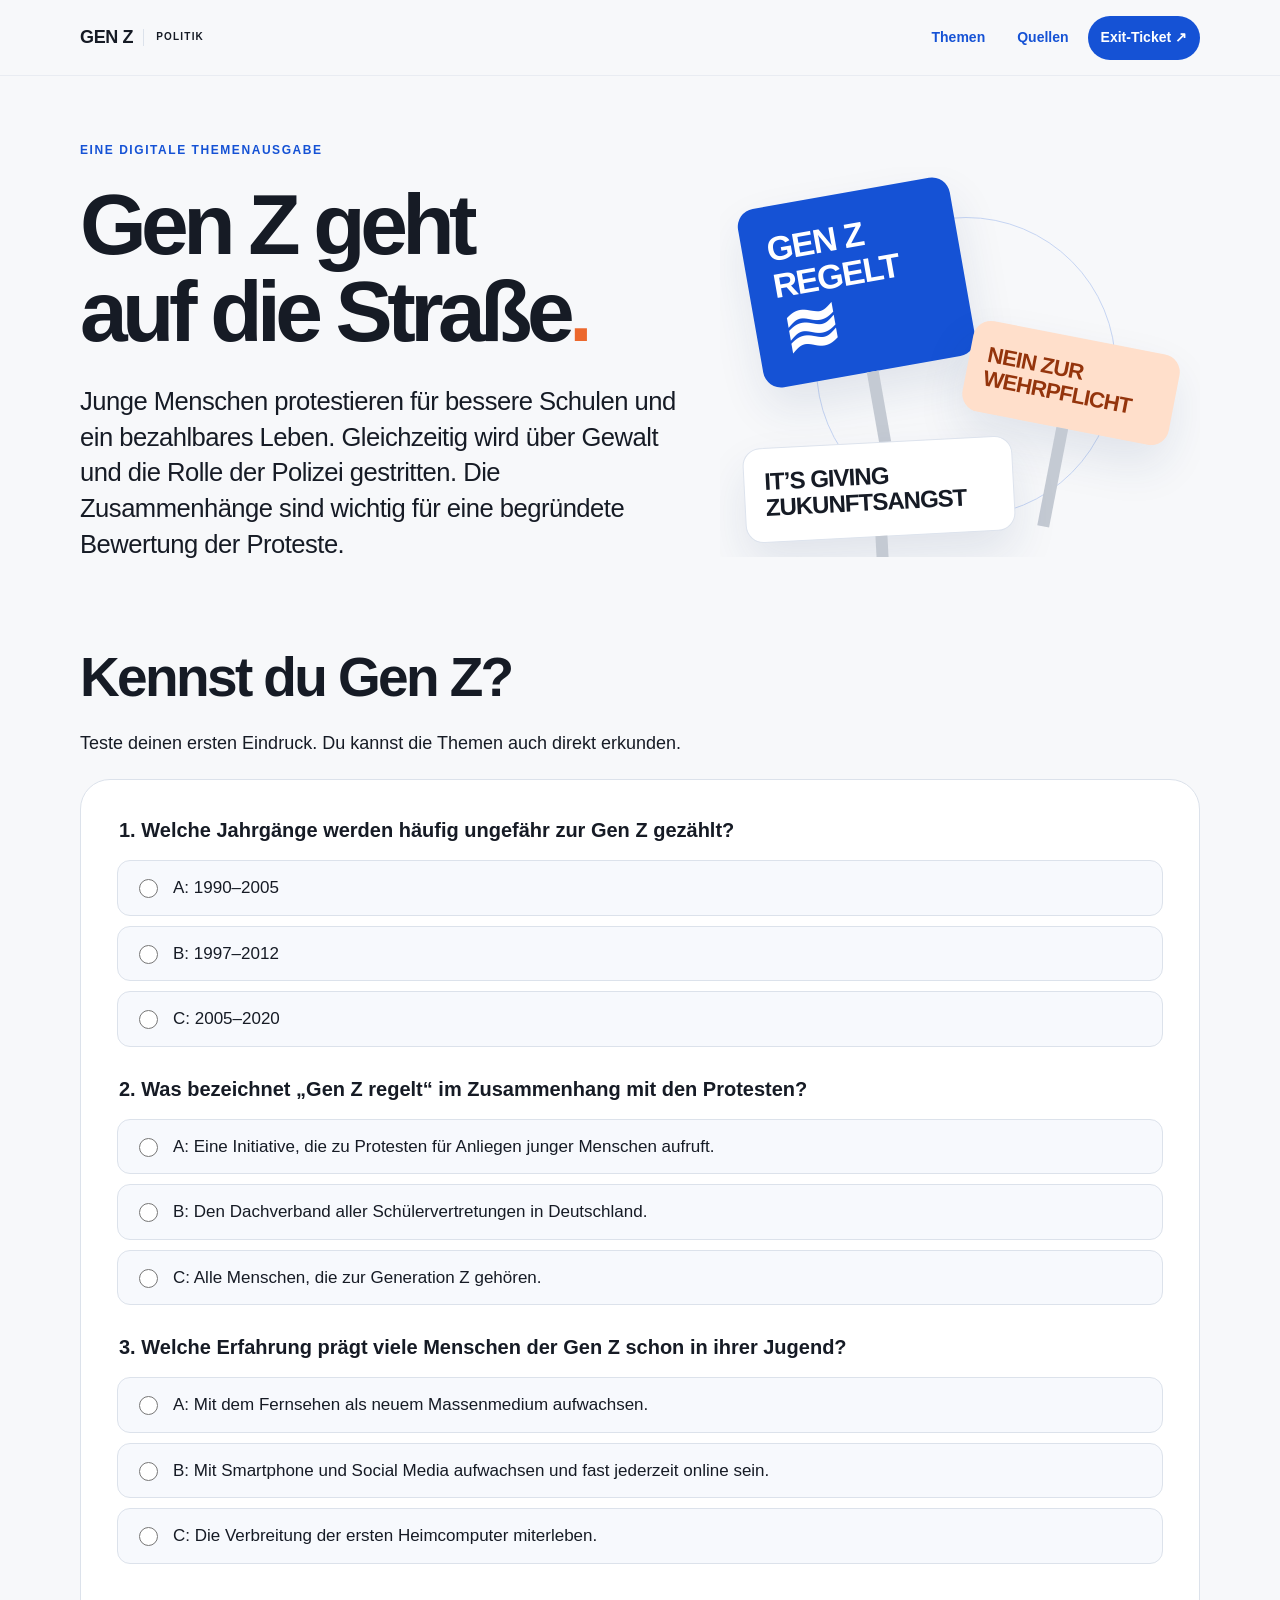
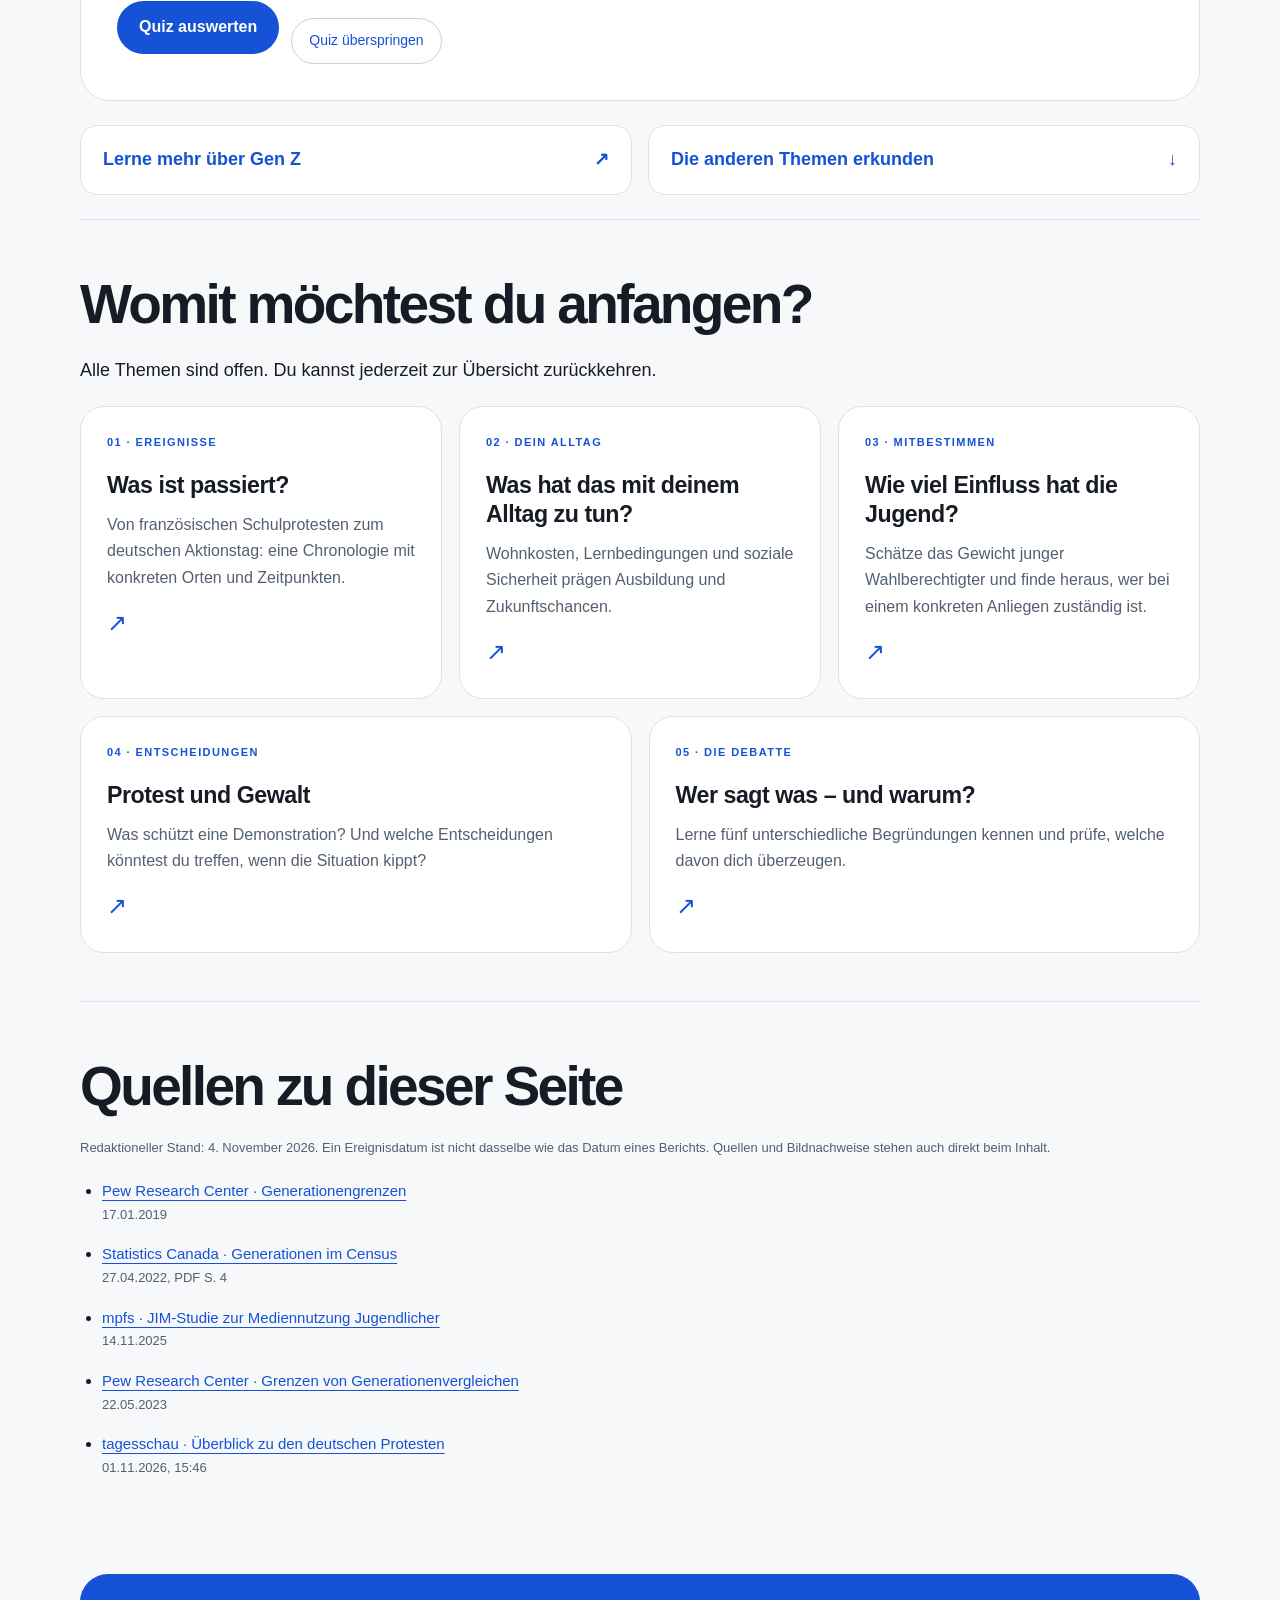
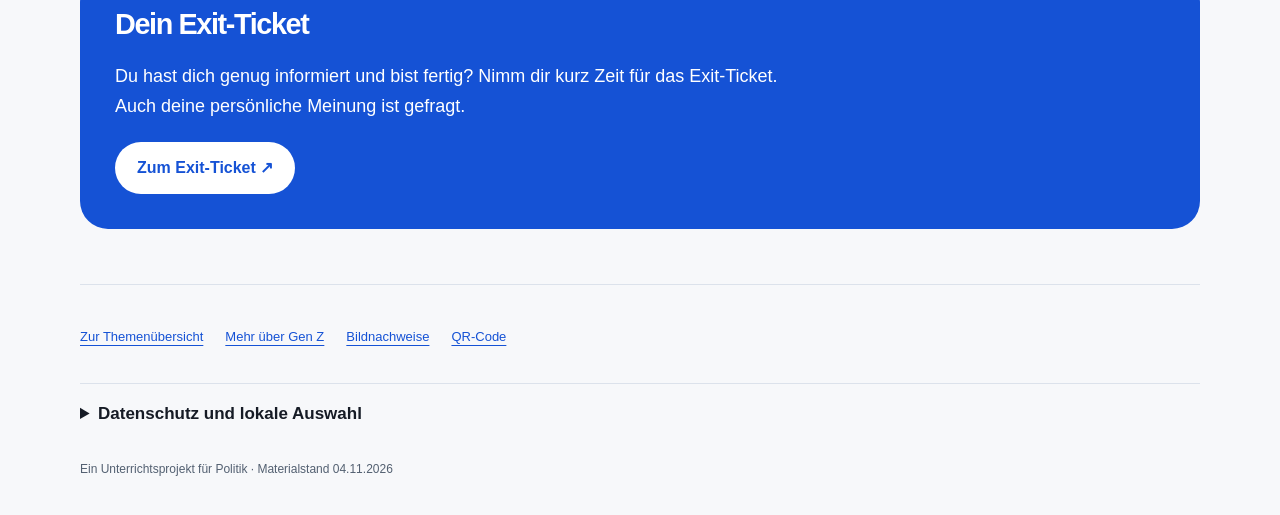
==== commit ae3e5bb8: "Thema 4 in Protest und Gewalt umbenennen" ====
--- a/index.html
+++ b/index.html
@@ -1 +1 @@
-<!doctype html><html lang="de"><head><meta charset="utf-8"><meta name="viewport" content="width=device-width, initial-scale=1"><meta name="description" content="Gen Z geht auf die Straße – Hintergründe, Stimmen und interaktive Beispiele zu den Gen-Z-Protesten."><title>Gen Z geht auf die Straße · Gen Z</title><link rel="stylesheet" href="styles.css"><script defer src="config.js"></script><script defer src="app.js"></script></head><body><a class="skip" href="#inhalt">Zum Inhalt</a><div class="topbar"><a class="wordmark" href="index.html#start" aria-label="Zur Startseite">GEN Z <span>POLITIK</span></a><nav aria-label="Hauptnavigation"><a href="index.html#themen">Themen</a><a href="#quellen">Quellen</a><a class="exit-link" href="https://form.menti.com/s/al8bbbb5jk79" target="_blank" rel="noopener noreferrer">Exit-Ticket ↗</a></nav></div><main class="wrap" id="inhalt"><section class="home-hero" id="start"><div><p class="eyebrow">Eine digitale Themenausgabe</p><h1>Gen Z geht<br>auf die Straße<span class="orange">.</span></h1><p class="lead">Junge Menschen protestieren für bessere Schulen und ein bezahlbares Leben. Gleichzeitig wird über Gewalt und die Rolle der Polizei gestritten. Die Zusammenhänge sind wichtig für eine begründete Bewertung der Proteste.</p></div><div class="art" role="img" aria-label="Gestaltete Protestschilder: Gen Z regelt, Nein zur Wehrpflicht und It’s giving Zukunftsangst"><i class="wave"></i><div class="placard p1">GEN Z<br>REGELT<span>≋</span></div><div class="placard p2">NEIN ZUR<br>WEHRPFLICHT</div><div class="placard p3">IT’S GIVING<br>ZUKUNFTSANGST</div></div></section><section aria-labelledby="kennen"><h2 id="kennen">Kennst du Gen Z?</h2><p>Teste deinen ersten Eindruck. Du kannst die Themen auch direkt erkunden.</p><form id="home-quiz" class="quiz"><fieldset data-correct="1" data-letter="B" data-explanation="Generationen haben keine amtlich verbindlichen Grenzen. 1997–2012 ist eine häufig verwendete Einteilung; andere Quellen ziehen die Grenzen etwas anders."><legend>1. Welche Jahrgänge werden häufig ungefähr zur Gen Z gezählt?</legend><div class="answers"><label class="answer"><input type="radio" name="intro-0" value="0"><span>A: 1990–2005</span></label><label class="answer"><input type="radio" name="intro-0" value="1"><span>B: 1997–2012</span></label><label class="answer"><input type="radio" name="intro-0" value="2"><span>C: 2005–2020</span></label></div><p class="feedback" hidden></p></fieldset><fieldset data-correct="0" data-letter="A" data-explanation="Eine Initiative ist ein Zusammenschluss für bestimmte Anliegen. Sie vertritt nicht automatisch die ganze Generation oder alle Schülervertretungen."><legend>2. Was bezeichnet „Gen Z regelt“ im Zusammenhang mit den Protesten?</legend><div class="answers"><label class="answer"><input type="radio" name="intro-1" value="0"><span>A: Eine Initiative, die zu Protesten für Anliegen junger Menschen aufruft.</span></label><label class="answer"><input type="radio" name="intro-1" value="1"><span>B: Den Dachverband aller Schülervertretungen in Deutschland.</span></label><label class="answer"><input type="radio" name="intro-1" value="2"><span>C: Alle Menschen, die zur Generation Z gehören.</span></label></div><p class="feedback" hidden></p></fieldset><fieldset data-correct="1" data-letter="B" data-explanation="Smartphones, soziale Medien und mobile Vernetzung prägen für viele schon die Jugend. Der Fernsehboom prägte eher die Babyboomer, die ersten Heimcomputer eher die Generation X. Das beschreibt Zeitumstände, keine einheitliche Persönlichkeit oder Meinung."><legend>3. Welche Erfahrung prägt viele Menschen der Gen Z schon in ihrer Jugend?</legend><div class="answers"><label class="answer"><input type="radio" name="intro-2" value="0"><span>A: Mit dem Fernsehen als neuem Massenmedium aufwachsen.</span></label><label class="answer"><input type="radio" name="intro-2" value="1"><span>B: Mit Smartphone und Social Media aufwachsen und fast jederzeit online sein.</span></label><label class="answer"><input type="radio" name="intro-2" value="2"><span>C: Die Verbreitung der ersten Heimcomputer miterleben.</span></label></div><p class="feedback" hidden></p></fieldset><div class="quiz-actions"><button type="submit" class="primary">Quiz auswerten</button><button type="button" class="quiet" id="skip-quiz">Quiz überspringen</button></div><p id="quiz-result" class="score" role="status" tabindex="-1" hidden></p></form><div class="next-steps" id="next-steps"><a href="gen-z.html">Lerne mehr über Gen Z <span>↗</span></a><a href="#themen">Die anderen Themen erkunden <span>↓</span></a></div></section><section class="section " id=themen><h2>Womit möchtest du anfangen?</h2><p>Alle Themen sind offen. Du kannst jederzeit zur Übersicht zurückkehren.</p><div class="topic-grid"><a class="topic-card" href="was-ist-passiert.html"><span class="eyebrow">01 · Ereignisse</span><h3>Was ist passiert?</h3><p>Von französischen Schulprotesten zum deutschen Aktionstag: eine Chronologie mit konkreten Orten und Zeitpunkten.</p><span class="arrow" aria-hidden="true">↗</span></a><a class="topic-card" href="lebensrealitaeten.html"><span class="eyebrow">02 · Dein Alltag</span><h3>Was hat das mit deinem Alltag zu tun?</h3><p>Wohnkosten, Lernbedingungen und soziale Sicherheit prägen Ausbildung und Zukunftschancen.</p><span class="arrow" aria-hidden="true">↗</span></a><a class="topic-card" href="einfluss.html"><span class="eyebrow">03 · Mitbestimmen</span><h3>Wie viel Einfluss hat die Jugend?</h3><p>Schätze das Gewicht junger Wahlberechtigter und finde heraus, wer bei einem konkreten Anliegen zuständig ist.</p><span class="arrow" aria-hidden="true">↗</span></a><a class="topic-card" href="protest-und-gewalt.html"><span class="eyebrow">04 · Entscheidungen</span><h3>Protest, Gewalt – und du mittendrin</h3><p>Was schützt eine Demonstration? Und welche Entscheidungen könntest du treffen, wenn die Situation kippt?</p><span class="arrow" aria-hidden="true">↗</span></a><a class="topic-card" href="wer-sagt-was.html"><span class="eyebrow">05 · Die Debatte</span><h3>Wer sagt was – und warum?</h3><p>Lerne fünf unterschiedliche Begründungen kennen und prüfe, welche davon dich überzeugen.</p><span class="arrow" aria-hidden="true">↗</span></a></div></section><section class="section " id=quellen><h2>Quellen zu dieser Seite</h2><p class="small">Redaktioneller Stand: 4. November 2026. Ein Ereignisdatum ist nicht dasselbe wie das Datum eines Berichts. Quellen und Bildnachweise stehen auch direkt beim Inhalt.</p><ul class="source-list"><li><a href="https://www.pewresearch.org/short-reads/2019/01/17/where-millennials-end-and-generation-z-begins/" target="_blank" rel="noopener noreferrer" class="">Pew Research Center · Generationengrenzen</a><span>17.01.2019</span></li><li><a href="https://www12.statcan.gc.ca/census-recensement/2021/as-sa/98-200-x/2021003/98-200-x2021003-eng.pdf" target="_blank" rel="noopener noreferrer" class="">Statistics Canada · Generationen im Census</a><span>27.04.2022, PDF S. 4</span></li><li><a href="https://mpfs.de/studie/jim-studie-2025/" target="_blank" rel="noopener noreferrer" class="">mpfs · JIM-Studie zur Mediennutzung Jugendlicher</a><span>14.11.2025</span></li><li><a href="https://www.pewresearch.org/short-reads/2023/05/22/how-pew-research-center-will-report-on-generations-moving-forward/" target="_blank" rel="noopener noreferrer" class="">Pew Research Center · Grenzen von Generationenvergleichen</a><span>22.05.2023</span></li><li><a href="https://www.tagesschau.de/inland/gesellschaft/demonstration-protest-genz-100.html" target="_blank" rel="noopener noreferrer" class="">tagesschau · Überblick zu den deutschen Protesten</a><span>01.11.2026, 15:46</span></li></ul></section><section class="exit-band"><h2>Dein Exit-Ticket</h2><p>Du hast dich genug informiert und bist fertig? Nimm dir kurz Zeit für das Exit-Ticket. Auch deine persönliche Meinung ist gefragt.</p><a class="primary menti-link" href="https://form.menti.com/s/al8bbbb5jk79" target="_blank" rel="noopener noreferrer">Zum Exit-Ticket ↗</a></section><footer class="page-footer"><nav aria-label="Weitere Links"><a href="index.html#themen">Zur Themenübersicht</a><a href="gen-z.html">Mehr über Gen Z</a><a href="BILDNACHWEISE.md">Bildnachweise</a><a href="qr-website.svg">QR-Code</a></nav><details><summary>Datenschutz und lokale Auswahl</summary><div><p>Diese Website verwendet keine Analyse- oder Werbeskripte und keine externen Schriftanbieter. Merkliste und Einschätzung werden nur im Browser gespeichert. Ohne verfügbaren Browserspeicher bleiben die Inhalte nutzbar. GitHub verarbeitet beim Abruf technisch erforderliche Verbindungsdaten. Externe Angebote werden erst nach einem Klick auf den jeweiligen Link geöffnet. Es werden keine Videoplayer automatisch geladen.</p><button type="button" class="quiet" data-clear-local>Lokale Auswahl löschen</button><p id="local-status" role="status"></p></div></details><p>Ein Unterrichtsprojekt für Politik · Materialstand 04.11.2026</p></footer></main><noscript><p class="wrap">Die Texte und Links sind ohne JavaScript nutzbar. Die Rechenbeispiele und Auswertungen benötigen JavaScript.</p></noscript></body></html>+<!doctype html><html lang="de"><head><meta charset="utf-8"><meta name="viewport" content="width=device-width, initial-scale=1"><meta name="description" content="Gen Z geht auf die Straße – Hintergründe, Stimmen und interaktive Beispiele zu den Gen-Z-Protesten."><title>Gen Z geht auf die Straße · Gen Z</title><link rel="stylesheet" href="styles.css?v=24b00d63b0"><script defer src="config.js"></script><script defer src="app.js"></script></head><body><a class="skip" href="#inhalt">Zum Inhalt</a><div class="topbar"><a class="wordmark" href="index.html#start" aria-label="Zur Startseite">GEN Z <span>POLITIK</span></a><nav aria-label="Hauptnavigation"><a href="index.html#themen">Themen</a><a href="#quellen">Quellen</a><a class="exit-link" href="https://form.menti.com/s/al8bbbb5jk79" target="_blank" rel="noopener noreferrer">Exit-Ticket ↗</a></nav></div><main class="wrap" id="inhalt"><section class="home-hero" id="start"><div><p class="eyebrow">Eine digitale Themenausgabe</p><h1>Gen Z geht<br>auf die Straße<span class="orange">.</span></h1><p class="lead">Junge Menschen protestieren für bessere Schulen und ein bezahlbares Leben. Gleichzeitig wird über Gewalt und die Rolle der Polizei gestritten. Die Zusammenhänge sind wichtig für eine begründete Bewertung der Proteste.</p></div><div class="art" role="img" aria-label="Gestaltete Protestschilder: Gen Z regelt, Nein zur Wehrpflicht und It’s giving Zukunftsangst"><i class="wave"></i><div class="placard p1">GEN Z<br>REGELT<span>≋</span></div><div class="placard p2">NEIN ZUR<br>WEHRPFLICHT</div><div class="placard p3">IT’S GIVING<br>ZUKUNFTSANGST</div></div></section><section aria-labelledby="kennen"><h2 id="kennen">Kennst du Gen Z?</h2><p>Teste deinen ersten Eindruck. Du kannst die Themen auch direkt erkunden.</p><form id="home-quiz" class="quiz"><fieldset data-correct="1" data-letter="B" data-explanation="Generationen haben keine amtlich verbindlichen Grenzen. 1997–2012 ist eine häufig verwendete Einteilung; andere Quellen ziehen die Grenzen etwas anders."><legend>1. Welche Jahrgänge werden häufig ungefähr zur Gen Z gezählt?</legend><div class="answers"><label class="answer"><input type="radio" name="intro-0" value="0"><span>A: 1990–2005</span></label><label class="answer"><input type="radio" name="intro-0" value="1"><span>B: 1997–2012</span></label><label class="answer"><input type="radio" name="intro-0" value="2"><span>C: 2005–2020</span></label></div><p class="feedback" hidden></p></fieldset><fieldset data-correct="0" data-letter="A" data-explanation="Eine Initiative ist ein Zusammenschluss für bestimmte Anliegen. Sie vertritt nicht automatisch die ganze Generation oder alle Schülervertretungen."><legend>2. Was bezeichnet „Gen Z regelt“ im Zusammenhang mit den Protesten?</legend><div class="answers"><label class="answer"><input type="radio" name="intro-1" value="0"><span>A: Eine Initiative, die zu Protesten für Anliegen junger Menschen aufruft.</span></label><label class="answer"><input type="radio" name="intro-1" value="1"><span>B: Den Dachverband aller Schülervertretungen in Deutschland.</span></label><label class="answer"><input type="radio" name="intro-1" value="2"><span>C: Alle Menschen, die zur Generation Z gehören.</span></label></div><p class="feedback" hidden></p></fieldset><fieldset data-correct="1" data-letter="B" data-explanation="Smartphones, soziale Medien und mobile Vernetzung prägen für viele schon die Jugend. Der Fernsehboom prägte eher die Babyboomer, die ersten Heimcomputer eher die Generation X. Das beschreibt Zeitumstände, keine einheitliche Persönlichkeit oder Meinung."><legend>3. Welche Erfahrung prägt viele Menschen der Gen Z schon in ihrer Jugend?</legend><div class="answers"><label class="answer"><input type="radio" name="intro-2" value="0"><span>A: Mit dem Fernsehen als neuem Massenmedium aufwachsen.</span></label><label class="answer"><input type="radio" name="intro-2" value="1"><span>B: Mit Smartphone und Social Media aufwachsen und fast jederzeit online sein.</span></label><label class="answer"><input type="radio" name="intro-2" value="2"><span>C: Die Verbreitung der ersten Heimcomputer miterleben.</span></label></div><p class="feedback" hidden></p></fieldset><div class="quiz-actions"><button type="submit" class="primary">Quiz auswerten</button><button type="button" class="quiet" id="skip-quiz">Quiz überspringen</button></div><p id="quiz-result" class="score" role="status" tabindex="-1" hidden></p></form><div class="next-steps" id="next-steps"><a href="gen-z.html">Lerne mehr über Gen Z <span>↗</span></a><a href="#themen">Die anderen Themen erkunden <span>↓</span></a></div></section><section class="section " id=themen><h2>Womit möchtest du anfangen?</h2><p>Alle Themen sind offen. Du kannst jederzeit zur Übersicht zurückkehren.</p><div class="topic-grid"><a class="topic-card" href="was-ist-passiert.html"><span class="eyebrow">01 · Ereignisse</span><h3>Was ist passiert?</h3><p>Von französischen Schulprotesten zum deutschen Aktionstag: eine Chronologie mit konkreten Orten und Zeitpunkten.</p><span class="arrow" aria-hidden="true">↗</span></a><a class="topic-card" href="lebensrealitaeten.html"><span class="eyebrow">02 · Dein Alltag</span><h3>Was hat das mit deinem Alltag zu tun?</h3><p>Wohnkosten, Lernbedingungen und soziale Sicherheit prägen Ausbildung und Zukunftschancen.</p><span class="arrow" aria-hidden="true">↗</span></a><a class="topic-card" href="einfluss.html"><span class="eyebrow">03 · Mitbestimmen</span><h3>Wie viel Einfluss hat die Jugend?</h3><p>Schätze das Gewicht junger Wahlberechtigter und finde heraus, wer bei einem konkreten Anliegen zuständig ist.</p><span class="arrow" aria-hidden="true">↗</span></a><a class="topic-card" href="protest-und-gewalt.html"><span class="eyebrow">04 · Entscheidungen</span><h3>Protest und Gewalt</h3><p>Was schützt eine Demonstration? Und welche Entscheidungen könntest du treffen, wenn die Situation kippt?</p><span class="arrow" aria-hidden="true">↗</span></a><a class="topic-card" href="wer-sagt-was.html"><span class="eyebrow">05 · Die Debatte</span><h3>Wer sagt was – und warum?</h3><p>Lerne fünf unterschiedliche Begründungen kennen und prüfe, welche davon dich überzeugen.</p><span class="arrow" aria-hidden="true">↗</span></a></div></section><section class="section " id=quellen><h2>Quellen zu dieser Seite</h2><p class="small">Redaktioneller Stand: 4. November 2026. Ein Ereignisdatum ist nicht dasselbe wie das Datum eines Berichts. Quellen und Bildnachweise stehen auch direkt beim Inhalt.</p><ul class="source-list"><li><a href="https://www.pewresearch.org/short-reads/2019/01/17/where-millennials-end-and-generation-z-begins/" target="_blank" rel="noopener noreferrer" class="">Pew Research Center · Generationengrenzen</a><span>17.01.2019</span></li><li><a href="https://www12.statcan.gc.ca/census-recensement/2021/as-sa/98-200-x/2021003/98-200-x2021003-eng.pdf" target="_blank" rel="noopener noreferrer" class="">Statistics Canada · Generationen im Census</a><span>27.04.2022, PDF S. 4</span></li><li><a href="https://mpfs.de/studie/jim-studie-2025/" target="_blank" rel="noopener noreferrer" class="">mpfs · JIM-Studie zur Mediennutzung Jugendlicher</a><span>14.11.2025</span></li><li><a href="https://www.pewresearch.org/short-reads/2023/05/22/how-pew-research-center-will-report-on-generations-moving-forward/" target="_blank" rel="noopener noreferrer" class="">Pew Research Center · Grenzen von Generationenvergleichen</a><span>22.05.2023</span></li><li><a href="https://www.tagesschau.de/inland/gesellschaft/demonstration-protest-genz-100.html" target="_blank" rel="noopener noreferrer" class="">tagesschau · Überblick zu den deutschen Protesten</a><span>01.11.2026, 15:46</span></li></ul></section><section class="exit-band"><h2>Dein Exit-Ticket</h2><p>Du hast dich genug informiert und bist fertig? Nimm dir kurz Zeit für das Exit-Ticket. Auch deine persönliche Meinung ist gefragt.</p><a class="primary menti-link" href="https://form.menti.com/s/al8bbbb5jk79" target="_blank" rel="noopener noreferrer">Zum Exit-Ticket ↗</a></section><footer class="page-footer"><nav aria-label="Weitere Links"><a href="index.html#themen">Zur Themenübersicht</a><a href="gen-z.html">Mehr über Gen Z</a><a href="BILDNACHWEISE.md">Bildnachweise</a><a href="qr-website.svg">QR-Code</a></nav><details><summary>Datenschutz und lokale Auswahl</summary><div><p>Diese Website verwendet keine Analyse- oder Werbeskripte und keine externen Schriftanbieter. Merkliste und Einschätzung werden nur im Browser gespeichert. Ohne verfügbaren Browserspeicher bleiben die Inhalte nutzbar. GitHub verarbeitet beim Abruf technisch erforderliche Verbindungsdaten. Externe Angebote werden erst nach einem Klick auf den jeweiligen Link geöffnet. Es werden keine Videoplayer automatisch geladen.</p><button type="button" class="quiet" data-clear-local>Lokale Auswahl löschen</button><p id="local-status" role="status"></p></div></details><p>Ein Unterrichtsprojekt für Politik · Materialstand 04.11.2026</p></footer></main><noscript><p class="wrap">Die Texte und Links sind ohne JavaScript nutzbar. Die Rechenbeispiele und Auswertungen benötigen JavaScript.</p></noscript></body></html>
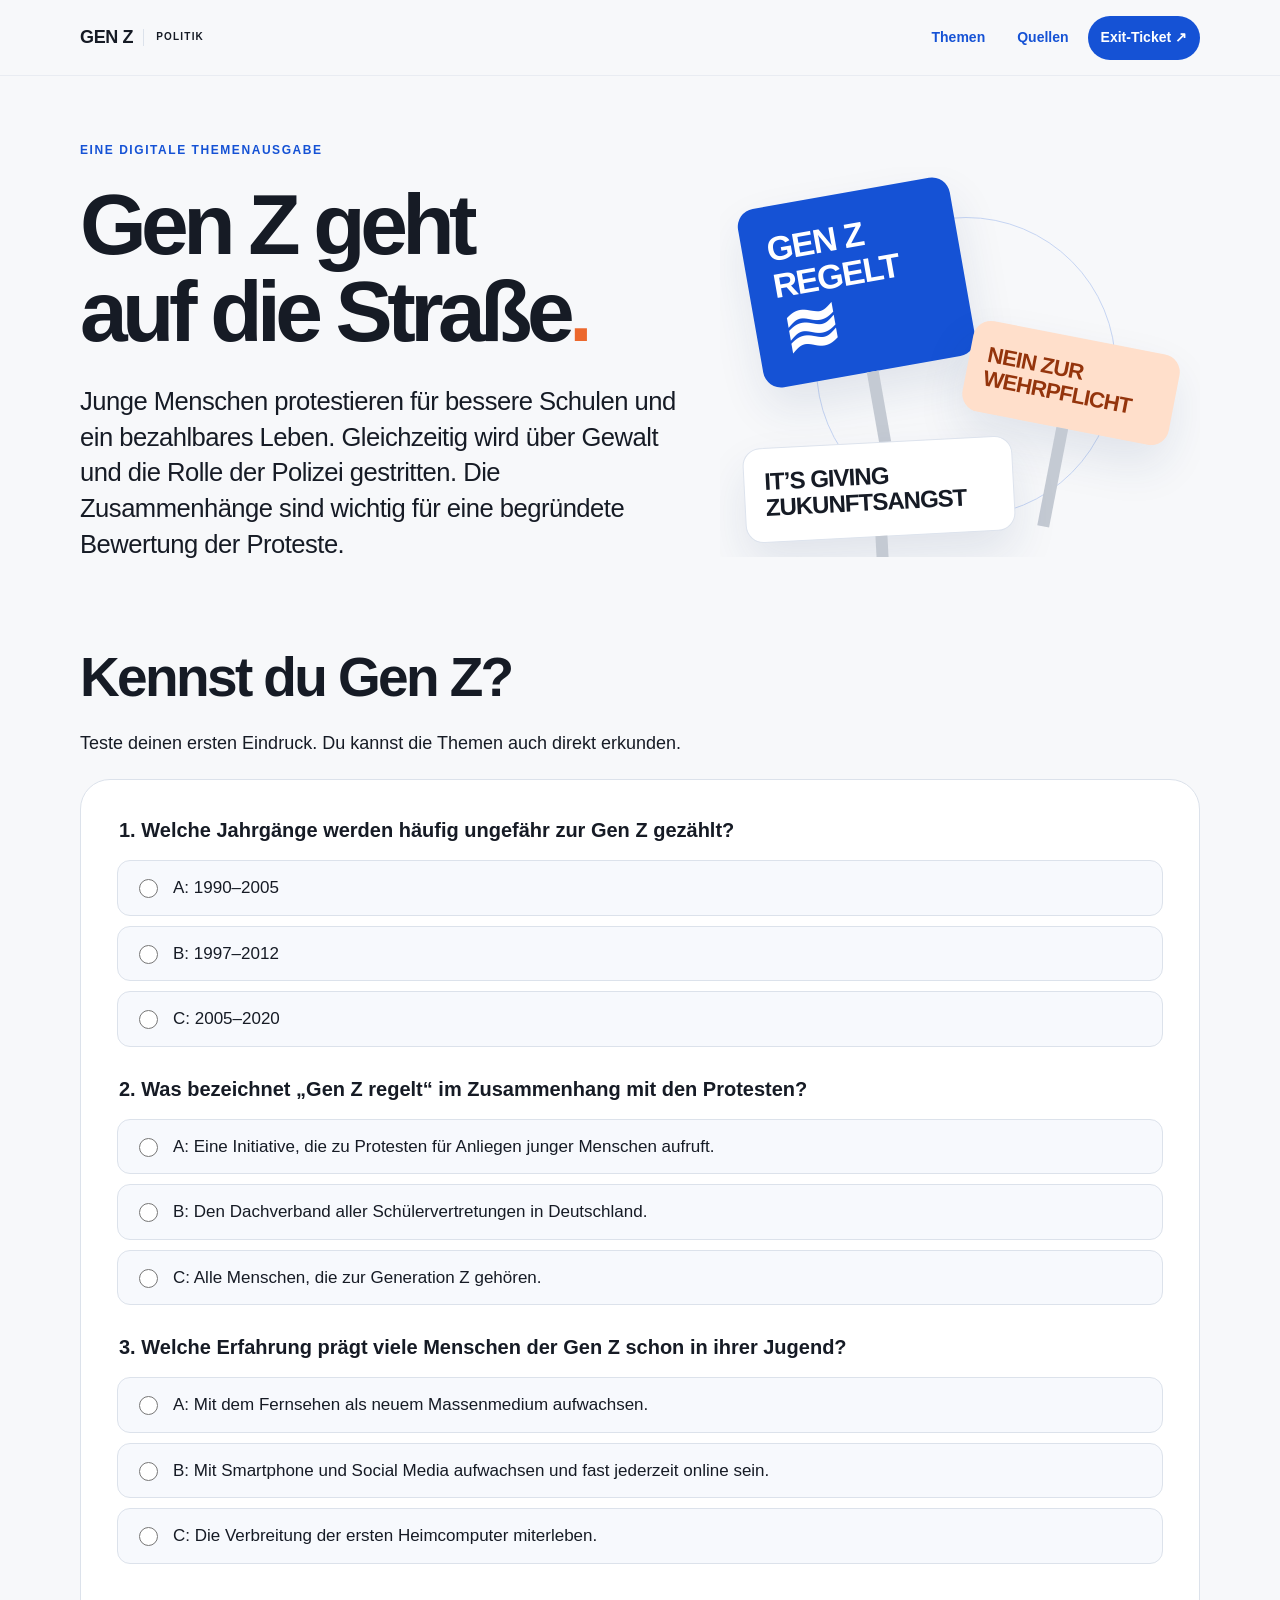
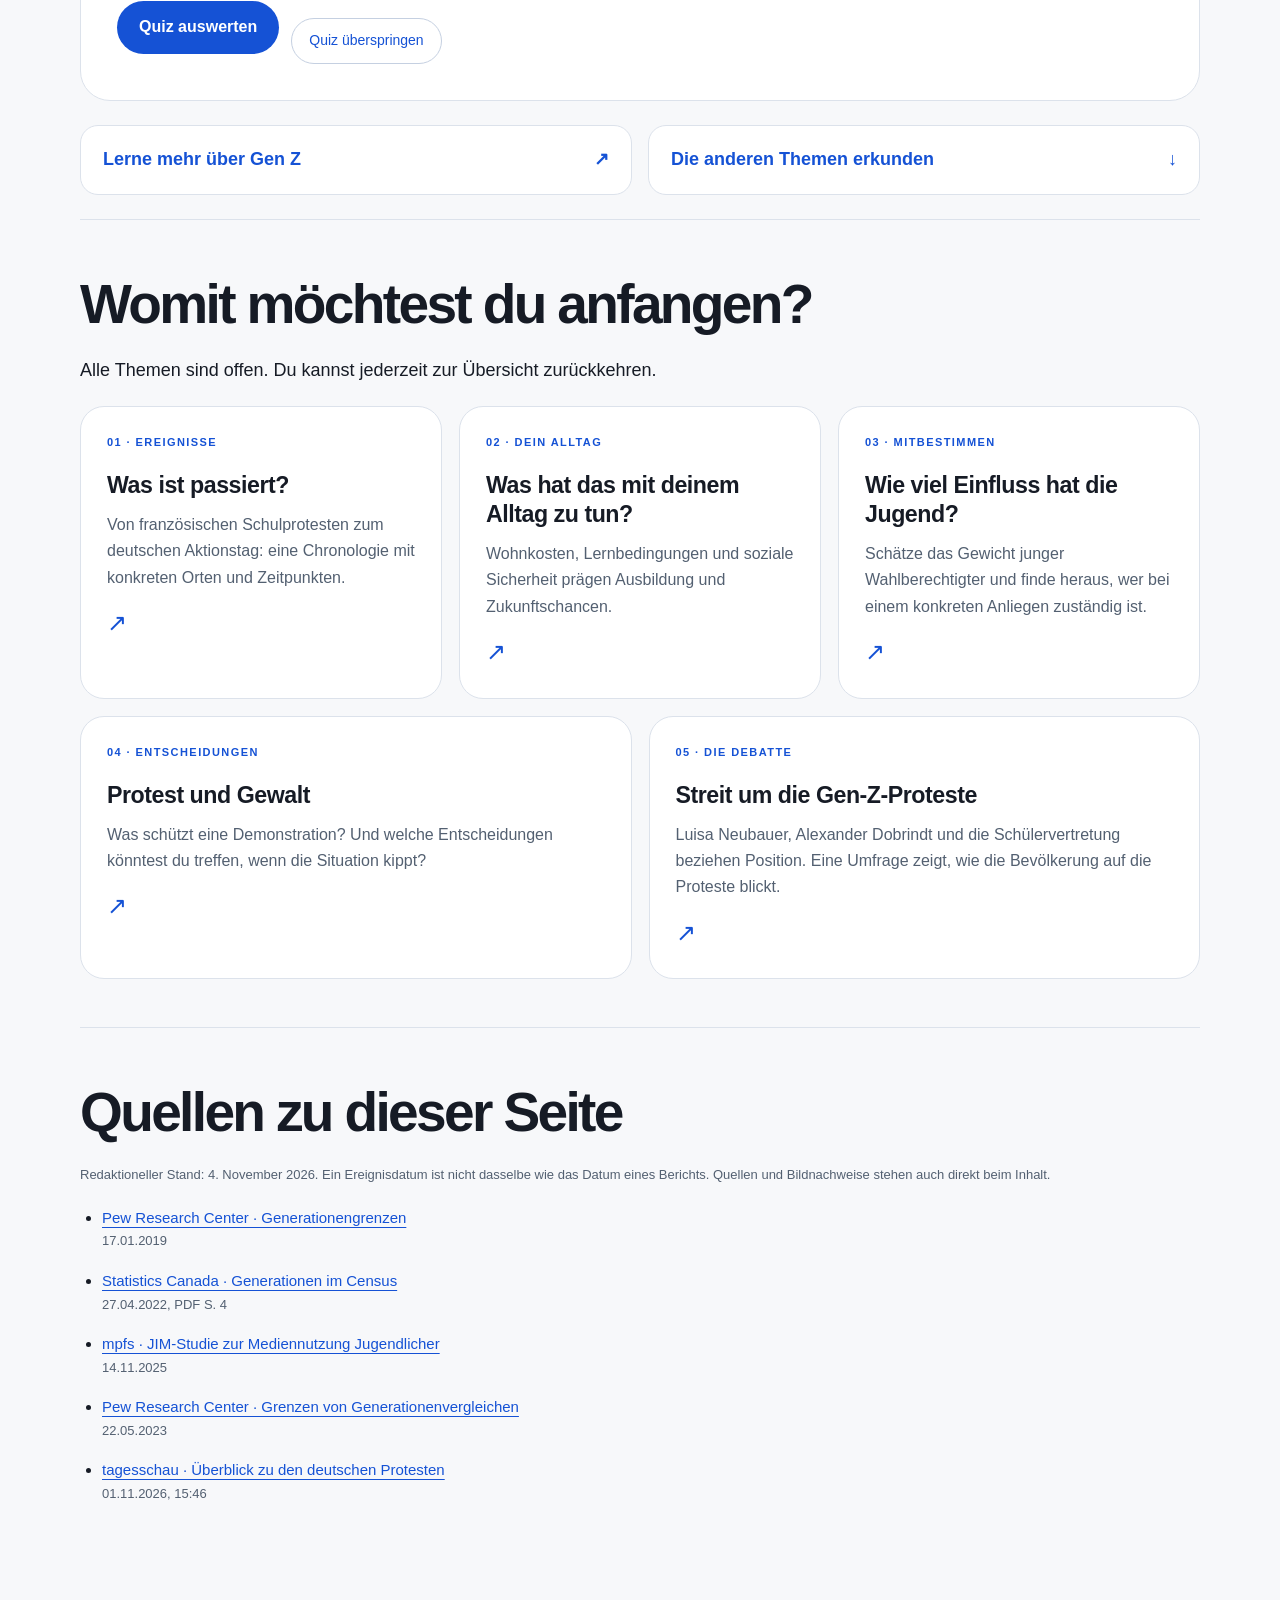
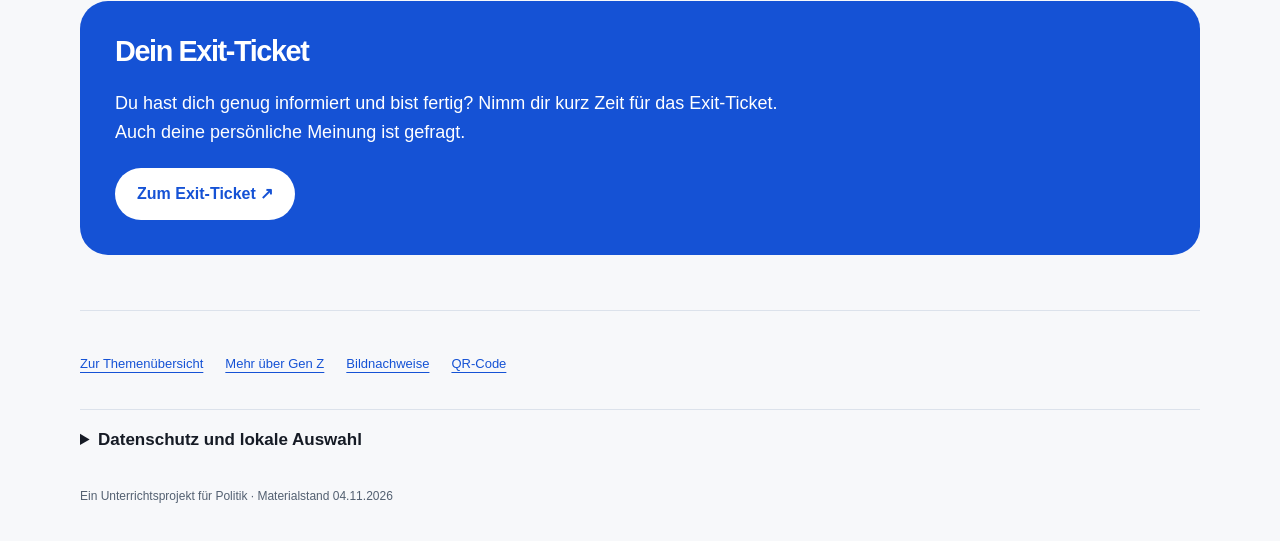
==== commit 4b2d31f5: "Debatte neu schreiben und Forsa-Umfrage zeigen Konkrete Zusammenfassungen mit FAZ-Originalzitat und " ====
--- a/index.html
+++ b/index.html
@@ -1 +1 @@
-<!doctype html><html lang="de"><head><meta charset="utf-8"><meta name="viewport" content="width=device-width, initial-scale=1"><meta name="description" content="Gen Z geht auf die Straße – Hintergründe, Stimmen und interaktive Beispiele zu den Gen-Z-Protesten."><title>Gen Z geht auf die Straße · Gen Z</title><link rel="stylesheet" href="styles.css?v=24b00d63b0"><script defer src="config.js"></script><script defer src="app.js"></script></head><body><a class="skip" href="#inhalt">Zum Inhalt</a><div class="topbar"><a class="wordmark" href="index.html#start" aria-label="Zur Startseite">GEN Z <span>POLITIK</span></a><nav aria-label="Hauptnavigation"><a href="index.html#themen">Themen</a><a href="#quellen">Quellen</a><a class="exit-link" href="https://form.menti.com/s/al8bbbb5jk79" target="_blank" rel="noopener noreferrer">Exit-Ticket ↗</a></nav></div><main class="wrap" id="inhalt"><section class="home-hero" id="start"><div><p class="eyebrow">Eine digitale Themenausgabe</p><h1>Gen Z geht<br>auf die Straße<span class="orange">.</span></h1><p class="lead">Junge Menschen protestieren für bessere Schulen und ein bezahlbares Leben. Gleichzeitig wird über Gewalt und die Rolle der Polizei gestritten. Die Zusammenhänge sind wichtig für eine begründete Bewertung der Proteste.</p></div><div class="art" role="img" aria-label="Gestaltete Protestschilder: Gen Z regelt, Nein zur Wehrpflicht und It’s giving Zukunftsangst"><i class="wave"></i><div class="placard p1">GEN Z<br>REGELT<span>≋</span></div><div class="placard p2">NEIN ZUR<br>WEHRPFLICHT</div><div class="placard p3">IT’S GIVING<br>ZUKUNFTSANGST</div></div></section><section aria-labelledby="kennen"><h2 id="kennen">Kennst du Gen Z?</h2><p>Teste deinen ersten Eindruck. Du kannst die Themen auch direkt erkunden.</p><form id="home-quiz" class="quiz"><fieldset data-correct="1" data-letter="B" data-explanation="Generationen haben keine amtlich verbindlichen Grenzen. 1997–2012 ist eine häufig verwendete Einteilung; andere Quellen ziehen die Grenzen etwas anders."><legend>1. Welche Jahrgänge werden häufig ungefähr zur Gen Z gezählt?</legend><div class="answers"><label class="answer"><input type="radio" name="intro-0" value="0"><span>A: 1990–2005</span></label><label class="answer"><input type="radio" name="intro-0" value="1"><span>B: 1997–2012</span></label><label class="answer"><input type="radio" name="intro-0" value="2"><span>C: 2005–2020</span></label></div><p class="feedback" hidden></p></fieldset><fieldset data-correct="0" data-letter="A" data-explanation="Eine Initiative ist ein Zusammenschluss für bestimmte Anliegen. Sie vertritt nicht automatisch die ganze Generation oder alle Schülervertretungen."><legend>2. Was bezeichnet „Gen Z regelt“ im Zusammenhang mit den Protesten?</legend><div class="answers"><label class="answer"><input type="radio" name="intro-1" value="0"><span>A: Eine Initiative, die zu Protesten für Anliegen junger Menschen aufruft.</span></label><label class="answer"><input type="radio" name="intro-1" value="1"><span>B: Den Dachverband aller Schülervertretungen in Deutschland.</span></label><label class="answer"><input type="radio" name="intro-1" value="2"><span>C: Alle Menschen, die zur Generation Z gehören.</span></label></div><p class="feedback" hidden></p></fieldset><fieldset data-correct="1" data-letter="B" data-explanation="Smartphones, soziale Medien und mobile Vernetzung prägen für viele schon die Jugend. Der Fernsehboom prägte eher die Babyboomer, die ersten Heimcomputer eher die Generation X. Das beschreibt Zeitumstände, keine einheitliche Persönlichkeit oder Meinung."><legend>3. Welche Erfahrung prägt viele Menschen der Gen Z schon in ihrer Jugend?</legend><div class="answers"><label class="answer"><input type="radio" name="intro-2" value="0"><span>A: Mit dem Fernsehen als neuem Massenmedium aufwachsen.</span></label><label class="answer"><input type="radio" name="intro-2" value="1"><span>B: Mit Smartphone und Social Media aufwachsen und fast jederzeit online sein.</span></label><label class="answer"><input type="radio" name="intro-2" value="2"><span>C: Die Verbreitung der ersten Heimcomputer miterleben.</span></label></div><p class="feedback" hidden></p></fieldset><div class="quiz-actions"><button type="submit" class="primary">Quiz auswerten</button><button type="button" class="quiet" id="skip-quiz">Quiz überspringen</button></div><p id="quiz-result" class="score" role="status" tabindex="-1" hidden></p></form><div class="next-steps" id="next-steps"><a href="gen-z.html">Lerne mehr über Gen Z <span>↗</span></a><a href="#themen">Die anderen Themen erkunden <span>↓</span></a></div></section><section class="section " id=themen><h2>Womit möchtest du anfangen?</h2><p>Alle Themen sind offen. Du kannst jederzeit zur Übersicht zurückkehren.</p><div class="topic-grid"><a class="topic-card" href="was-ist-passiert.html"><span class="eyebrow">01 · Ereignisse</span><h3>Was ist passiert?</h3><p>Von französischen Schulprotesten zum deutschen Aktionstag: eine Chronologie mit konkreten Orten und Zeitpunkten.</p><span class="arrow" aria-hidden="true">↗</span></a><a class="topic-card" href="lebensrealitaeten.html"><span class="eyebrow">02 · Dein Alltag</span><h3>Was hat das mit deinem Alltag zu tun?</h3><p>Wohnkosten, Lernbedingungen und soziale Sicherheit prägen Ausbildung und Zukunftschancen.</p><span class="arrow" aria-hidden="true">↗</span></a><a class="topic-card" href="einfluss.html"><span class="eyebrow">03 · Mitbestimmen</span><h3>Wie viel Einfluss hat die Jugend?</h3><p>Schätze das Gewicht junger Wahlberechtigter und finde heraus, wer bei einem konkreten Anliegen zuständig ist.</p><span class="arrow" aria-hidden="true">↗</span></a><a class="topic-card" href="protest-und-gewalt.html"><span class="eyebrow">04 · Entscheidungen</span><h3>Protest und Gewalt</h3><p>Was schützt eine Demonstration? Und welche Entscheidungen könntest du treffen, wenn die Situation kippt?</p><span class="arrow" aria-hidden="true">↗</span></a><a class="topic-card" href="wer-sagt-was.html"><span class="eyebrow">05 · Die Debatte</span><h3>Wer sagt was – und warum?</h3><p>Lerne fünf unterschiedliche Begründungen kennen und prüfe, welche davon dich überzeugen.</p><span class="arrow" aria-hidden="true">↗</span></a></div></section><section class="section " id=quellen><h2>Quellen zu dieser Seite</h2><p class="small">Redaktioneller Stand: 4. November 2026. Ein Ereignisdatum ist nicht dasselbe wie das Datum eines Berichts. Quellen und Bildnachweise stehen auch direkt beim Inhalt.</p><ul class="source-list"><li><a href="https://www.pewresearch.org/short-reads/2019/01/17/where-millennials-end-and-generation-z-begins/" target="_blank" rel="noopener noreferrer" class="">Pew Research Center · Generationengrenzen</a><span>17.01.2019</span></li><li><a href="https://www12.statcan.gc.ca/census-recensement/2021/as-sa/98-200-x/2021003/98-200-x2021003-eng.pdf" target="_blank" rel="noopener noreferrer" class="">Statistics Canada · Generationen im Census</a><span>27.04.2022, PDF S. 4</span></li><li><a href="https://mpfs.de/studie/jim-studie-2025/" target="_blank" rel="noopener noreferrer" class="">mpfs · JIM-Studie zur Mediennutzung Jugendlicher</a><span>14.11.2025</span></li><li><a href="https://www.pewresearch.org/short-reads/2023/05/22/how-pew-research-center-will-report-on-generations-moving-forward/" target="_blank" rel="noopener noreferrer" class="">Pew Research Center · Grenzen von Generationenvergleichen</a><span>22.05.2023</span></li><li><a href="https://www.tagesschau.de/inland/gesellschaft/demonstration-protest-genz-100.html" target="_blank" rel="noopener noreferrer" class="">tagesschau · Überblick zu den deutschen Protesten</a><span>01.11.2026, 15:46</span></li></ul></section><section class="exit-band"><h2>Dein Exit-Ticket</h2><p>Du hast dich genug informiert und bist fertig? Nimm dir kurz Zeit für das Exit-Ticket. Auch deine persönliche Meinung ist gefragt.</p><a class="primary menti-link" href="https://form.menti.com/s/al8bbbb5jk79" target="_blank" rel="noopener noreferrer">Zum Exit-Ticket ↗</a></section><footer class="page-footer"><nav aria-label="Weitere Links"><a href="index.html#themen">Zur Themenübersicht</a><a href="gen-z.html">Mehr über Gen Z</a><a href="BILDNACHWEISE.md">Bildnachweise</a><a href="qr-website.svg">QR-Code</a></nav><details><summary>Datenschutz und lokale Auswahl</summary><div><p>Diese Website verwendet keine Analyse- oder Werbeskripte und keine externen Schriftanbieter. Merkliste und Einschätzung werden nur im Browser gespeichert. Ohne verfügbaren Browserspeicher bleiben die Inhalte nutzbar. GitHub verarbeitet beim Abruf technisch erforderliche Verbindungsdaten. Externe Angebote werden erst nach einem Klick auf den jeweiligen Link geöffnet. Es werden keine Videoplayer automatisch geladen.</p><button type="button" class="quiet" data-clear-local>Lokale Auswahl löschen</button><p id="local-status" role="status"></p></div></details><p>Ein Unterrichtsprojekt für Politik · Materialstand 04.11.2026</p></footer></main><noscript><p class="wrap">Die Texte und Links sind ohne JavaScript nutzbar. Die Rechenbeispiele und Auswertungen benötigen JavaScript.</p></noscript></body></html>+<!doctype html><html lang="de"><head><meta charset="utf-8"><meta name="viewport" content="width=device-width, initial-scale=1"><meta name="description" content="Gen Z geht auf die Straße – Hintergründe, Stimmen und interaktive Beispiele zu den Gen-Z-Protesten."><title>Gen Z geht auf die Straße · Gen Z</title><link rel="stylesheet" href="styles.css?v=4f53f76067"><script defer src="config.js"></script><script defer src="app.js?v=c3cec8b8cc"></script></head><body><a class="skip" href="#inhalt">Zum Inhalt</a><div class="topbar"><a class="wordmark" href="index.html#start" aria-label="Zur Startseite">GEN Z <span>POLITIK</span></a><nav aria-label="Hauptnavigation"><a href="index.html#themen">Themen</a><a href="#quellen">Quellen</a><a class="exit-link" href="https://form.menti.com/s/al8bbbb5jk79" target="_blank" rel="noopener noreferrer">Exit-Ticket ↗</a></nav></div><main class="wrap" id="inhalt"><section class="home-hero" id="start"><div><p class="eyebrow">Eine digitale Themenausgabe</p><h1>Gen Z geht<br>auf die Straße<span class="orange">.</span></h1><p class="lead">Junge Menschen protestieren für bessere Schulen und ein bezahlbares Leben. Gleichzeitig wird über Gewalt und die Rolle der Polizei gestritten. Die Zusammenhänge sind wichtig für eine begründete Bewertung der Proteste.</p></div><div class="art" role="img" aria-label="Gestaltete Protestschilder: Gen Z regelt, Nein zur Wehrpflicht und It’s giving Zukunftsangst"><i class="wave"></i><div class="placard p1">GEN Z<br>REGELT<span>≋</span></div><div class="placard p2">NEIN ZUR<br>WEHRPFLICHT</div><div class="placard p3">IT’S GIVING<br>ZUKUNFTSANGST</div></div></section><section aria-labelledby="kennen"><h2 id="kennen">Kennst du Gen Z?</h2><p>Teste deinen ersten Eindruck. Du kannst die Themen auch direkt erkunden.</p><form id="home-quiz" class="quiz"><fieldset data-correct="1" data-letter="B" data-explanation="Generationen haben keine amtlich verbindlichen Grenzen. 1997–2012 ist eine häufig verwendete Einteilung; andere Quellen ziehen die Grenzen etwas anders."><legend>1. Welche Jahrgänge werden häufig ungefähr zur Gen Z gezählt?</legend><div class="answers"><label class="answer"><input type="radio" name="intro-0" value="0"><span>A: 1990–2005</span></label><label class="answer"><input type="radio" name="intro-0" value="1"><span>B: 1997–2012</span></label><label class="answer"><input type="radio" name="intro-0" value="2"><span>C: 2005–2020</span></label></div><p class="feedback" hidden></p></fieldset><fieldset data-correct="0" data-letter="A" data-explanation="Eine Initiative ist ein Zusammenschluss für bestimmte Anliegen. Sie vertritt nicht automatisch die ganze Generation oder alle Schülervertretungen."><legend>2. Was bezeichnet „Gen Z regelt“ im Zusammenhang mit den Protesten?</legend><div class="answers"><label class="answer"><input type="radio" name="intro-1" value="0"><span>A: Eine Initiative, die zu Protesten für Anliegen junger Menschen aufruft.</span></label><label class="answer"><input type="radio" name="intro-1" value="1"><span>B: Den Dachverband aller Schülervertretungen in Deutschland.</span></label><label class="answer"><input type="radio" name="intro-1" value="2"><span>C: Alle Menschen, die zur Generation Z gehören.</span></label></div><p class="feedback" hidden></p></fieldset><fieldset data-correct="1" data-letter="B" data-explanation="Smartphones, soziale Medien und mobile Vernetzung prägen für viele schon die Jugend. Der Fernsehboom prägte eher die Babyboomer, die ersten Heimcomputer eher die Generation X. Das beschreibt Zeitumstände, keine einheitliche Persönlichkeit oder Meinung."><legend>3. Welche Erfahrung prägt viele Menschen der Gen Z schon in ihrer Jugend?</legend><div class="answers"><label class="answer"><input type="radio" name="intro-2" value="0"><span>A: Mit dem Fernsehen als neuem Massenmedium aufwachsen.</span></label><label class="answer"><input type="radio" name="intro-2" value="1"><span>B: Mit Smartphone und Social Media aufwachsen und fast jederzeit online sein.</span></label><label class="answer"><input type="radio" name="intro-2" value="2"><span>C: Die Verbreitung der ersten Heimcomputer miterleben.</span></label></div><p class="feedback" hidden></p></fieldset><div class="quiz-actions"><button type="submit" class="primary">Quiz auswerten</button><button type="button" class="quiet" id="skip-quiz">Quiz überspringen</button></div><p id="quiz-result" class="score" role="status" tabindex="-1" hidden></p></form><div class="next-steps" id="next-steps"><a href="gen-z.html">Lerne mehr über Gen Z <span>↗</span></a><a href="#themen">Die anderen Themen erkunden <span>↓</span></a></div></section><section class="section " id=themen><h2>Womit möchtest du anfangen?</h2><p>Alle Themen sind offen. Du kannst jederzeit zur Übersicht zurückkehren.</p><div class="topic-grid"><a class="topic-card" href="was-ist-passiert.html"><span class="eyebrow">01 · Ereignisse</span><h3>Was ist passiert?</h3><p>Von französischen Schulprotesten zum deutschen Aktionstag: eine Chronologie mit konkreten Orten und Zeitpunkten.</p><span class="arrow" aria-hidden="true">↗</span></a><a class="topic-card" href="lebensrealitaeten.html"><span class="eyebrow">02 · Dein Alltag</span><h3>Was hat das mit deinem Alltag zu tun?</h3><p>Wohnkosten, Lernbedingungen und soziale Sicherheit prägen Ausbildung und Zukunftschancen.</p><span class="arrow" aria-hidden="true">↗</span></a><a class="topic-card" href="einfluss.html"><span class="eyebrow">03 · Mitbestimmen</span><h3>Wie viel Einfluss hat die Jugend?</h3><p>Schätze das Gewicht junger Wahlberechtigter und finde heraus, wer bei einem konkreten Anliegen zuständig ist.</p><span class="arrow" aria-hidden="true">↗</span></a><a class="topic-card" href="protest-und-gewalt.html"><span class="eyebrow">04 · Entscheidungen</span><h3>Protest und Gewalt</h3><p>Was schützt eine Demonstration? Und welche Entscheidungen könntest du treffen, wenn die Situation kippt?</p><span class="arrow" aria-hidden="true">↗</span></a><a class="topic-card" href="wer-sagt-was.html"><span class="eyebrow">05 · Die Debatte</span><h3>Streit um die Gen-Z-Proteste</h3><p>Luisa Neubauer, Alexander Dobrindt und die Schülervertretung beziehen Position. Eine Umfrage zeigt, wie die Bevölkerung auf die Proteste blickt.</p><span class="arrow" aria-hidden="true">↗</span></a></div></section><section class="section " id=quellen><h2>Quellen zu dieser Seite</h2><p class="small">Redaktioneller Stand: 4. November 2026. Ein Ereignisdatum ist nicht dasselbe wie das Datum eines Berichts. Quellen und Bildnachweise stehen auch direkt beim Inhalt.</p><ul class="source-list"><li><a href="https://www.pewresearch.org/short-reads/2019/01/17/where-millennials-end-and-generation-z-begins/" target="_blank" rel="noopener noreferrer" class="">Pew Research Center · Generationengrenzen</a><span>17.01.2019</span></li><li><a href="https://www12.statcan.gc.ca/census-recensement/2021/as-sa/98-200-x/2021003/98-200-x2021003-eng.pdf" target="_blank" rel="noopener noreferrer" class="">Statistics Canada · Generationen im Census</a><span>27.04.2022, PDF S. 4</span></li><li><a href="https://mpfs.de/studie/jim-studie-2025/" target="_blank" rel="noopener noreferrer" class="">mpfs · JIM-Studie zur Mediennutzung Jugendlicher</a><span>14.11.2025</span></li><li><a href="https://www.pewresearch.org/short-reads/2023/05/22/how-pew-research-center-will-report-on-generations-moving-forward/" target="_blank" rel="noopener noreferrer" class="">Pew Research Center · Grenzen von Generationenvergleichen</a><span>22.05.2023</span></li><li><a href="https://www.tagesschau.de/inland/gesellschaft/demonstration-protest-genz-100.html" target="_blank" rel="noopener noreferrer" class="">tagesschau · Überblick zu den deutschen Protesten</a><span>01.11.2026, 15:46</span></li></ul></section><section class="exit-band"><h2>Dein Exit-Ticket</h2><p>Du hast dich genug informiert und bist fertig? Nimm dir kurz Zeit für das Exit-Ticket. Auch deine persönliche Meinung ist gefragt.</p><a class="primary menti-link" href="https://form.menti.com/s/al8bbbb5jk79" target="_blank" rel="noopener noreferrer">Zum Exit-Ticket ↗</a></section><footer class="page-footer"><nav aria-label="Weitere Links"><a href="index.html#themen">Zur Themenübersicht</a><a href="gen-z.html">Mehr über Gen Z</a><a href="BILDNACHWEISE.md">Bildnachweise</a><a href="qr-website.svg">QR-Code</a></nav><details><summary>Datenschutz und lokale Auswahl</summary><div><p>Diese Website verwendet keine Analyse- oder Werbeskripte und keine externen Schriftanbieter. Merkliste und Einschätzung werden nur im Browser gespeichert. Ohne verfügbaren Browserspeicher bleiben die Inhalte nutzbar. GitHub verarbeitet beim Abruf technisch erforderliche Verbindungsdaten. Externe Angebote werden erst nach einem Klick auf den jeweiligen Link geöffnet. Es werden keine Videoplayer automatisch geladen.</p><button type="button" class="quiet" data-clear-local>Lokale Auswahl löschen</button><p id="local-status" role="status"></p></div></details><p>Ein Unterrichtsprojekt für Politik · Materialstand 04.11.2026</p></footer></main><noscript><p class="wrap">Die Texte und Links sind ohne JavaScript nutzbar. Die Rechenbeispiele und Auswertungen benötigen JavaScript.</p></noscript></body></html>
--- a/styles.css
+++ b/styles.css
@@ -12,3 +12,6 @@
 @media(max-width:760px){.home-hero .art{height:340px!important}.home-hero .p1{top:15px;width:205px;font-size:32px}.home-hero .p2{top:135px;font-size:20px}.home-hero .p3{bottom:10px;padding:18px;font-size:21px}}
 [hidden]{display:none!important}body{font-size:18px}img{display:block;max-width:100%;height:auto}.reading{max-width:74ch}.muted{color:var(--muted)}.lead{max-width:58ch}.secondary{display:inline-flex;align-items:center;justify-content:center;min-height:48px;padding:11px 22px;border-radius:28px;border:1px solid var(--line);background:white;color:var(--blue);font-size:16px;font-weight:650;text-decoration:none;line-height:1.4}.home-hero{display:grid;grid-template-columns:1.25fr 1fr;align-items:center;gap:40px;padding-top:65px;padding-bottom:65px}.home-hero .art{height:390px}.home-hero p{max-width:56ch}.page-head{padding-top:35px;padding-bottom:35px}.crumb{font-size:14px;display:inline-flex;align-items:center;min-height:44px;margin-bottom:20px;text-decoration:none}.page-head h1{max-width:1000px}.page-head .lead{margin-bottom:0}.section{padding-top:55px;padding-bottom:48px;border-top:1px solid var(--line)}.narrow{max-width:820px}.panel{background:white;border:1px solid var(--line);border-radius:24px;padding:32px;min-width:0}.tint{background:var(--soft,#eaf0fb)}.three{display:grid;grid-template-columns:repeat(3,1fr);gap:22px}.topic-grid{display:grid;grid-template-columns:repeat(6,1fr);gap:17px}.topic-card{grid-column:span 2;border-radius:24px;border:1px solid var(--line);background:white;padding:26px;text-decoration:none;color:var(--ink);transition:transform .2s,box-shadow .2s}.topic-card:nth-child(n+4){grid-column:span 3}.topic-card:hover{transform:translateY(-3px);box-shadow:0 12px 30px #173a6210}.topic-card .eyebrow{display:block;font-size:11px}.topic-card h3{font-size:1.45rem;margin-bottom:12px}.topic-card p{font-size:16px;color:var(--muted);margin-bottom:12px}.topic-card .arrow{color:var(--blue);font-size:24px}.photo{margin:0 0 30px}.photo img{width:100%;max-height:540px;object-fit:contain;border-radius:24px;background:#e8edf4}.photo.portrait img{max-height:630px}.photo figcaption{font-size:12px;line-height:1.65;color:var(--muted);padding:12px 3px;overflow-wrap:anywhere}.photo figcaption .credit{display:block;margin-top:4px}.photo figcaption a{color:inherit}.story-grid{display:grid;grid-template-columns:1.1fr .9fr;gap:42px;align-items:start}.story-grid .photo{position:sticky;top:104px}.source{font-size:13px}summary{font-size:17px}details p{font-size:17px}details>div{padding:3px 0 10px}details[open]>div{animation:appear .2s ease-out}.quiz{padding:36px;background:white;border:1px solid var(--line);border-radius:30px}.quiz fieldset,.check fieldset{border:0;padding:0;margin:0 0 28px;min-width:0}.quiz legend,.check legend{font-size:20px;font-weight:680;line-height:1.45;margin-bottom:15px}.answers{display:grid;gap:10px}.answer{display:flex;align-items:flex-start;gap:12px;background:#f7f9fd;border:1px solid var(--line);border-radius:13px;padding:14px 16px;min-height:50px;cursor:pointer;line-height:1.5;font-size:17px}.answer:has(input:checked){background:#eaf0ff;border-color:var(--blue)}.answer input{width:19px;height:19px;flex:0 0 19px;margin-top:4px;accent-color:var(--blue)}.quiz-actions,.actions{display:flex;gap:12px;flex-wrap:wrap;align-items:center}.feedback{border-left:3px solid var(--blue);background:#edf3ff;font-size:16px!important;padding:19px;border-radius:0 12px 12px 0}.score{font-size:1.45rem;font-weight:750;margin:25px 0}.next-steps{display:grid;grid-template-columns:1fr 1fr;gap:16px;margin:24px 0}.next-steps a{display:flex;align-items:center;justify-content:space-between;background:white;border:1px solid var(--line);border-radius:18px;min-height:70px;padding:18px 22px;text-decoration:none;font-weight:650}.timeline-controls{display:flex;gap:12px;flex-wrap:wrap;margin:20px 0}.timeline-controls button{min-height:46px;padding:10px 18px;border:1px solid #bbcbe4;background:white;color:var(--blue);border-radius:25px}.timeline-controls button:disabled{opacity:.45;cursor:default}.timeline-track{display:flex;gap:18px;overflow-x:auto;scroll-snap-type:x mandatory;padding:10px 0 25px;overscroll-behavior-x:contain;scrollbar-color:#9eb4db #e7edf6}.milestone{flex:0 0 min(82vw,355px);scroll-snap-align:start;border:1px solid var(--line);border-top:4px solid var(--blue);border-radius:18px;background:white;padding:25px;min-width:0}.milestone time{font-size:13px;font-weight:750;color:var(--blue)}.milestone .place{font-size:12px;display:block;color:var(--muted);margin:4px 0 18px}.milestone p{font-size:17px}.milestone details{margin-bottom:0}.timeline-track.list-mode{display:grid;grid-template-columns:1fr 1fr;overflow:visible}.milestone summary{font-size:15px}.timeline-track:focus-visible{outline:3px solid var(--orange);outline-offset:5px}.media-card{border:1px solid var(--line);background:white;border-radius:24px;padding:28px;margin:22px 0}.media-card .tag{color:var(--blue);font-size:12px;font-weight:750;letter-spacing:.08em;text-transform:uppercase}.media-card h3{margin-bottom:14px}.media-card p{font-size:17px;max-width:70ch}.media-card .media-meta{font-size:13px;color:var(--muted)}.media-link{min-height:46px;display:inline-flex;align-items:center;font-size:16px;font-weight:650;text-decoration:none}.summary-box{border-left:4px solid var(--orange);background:#fff6ef;padding:26px 30px;border-radius:0 20px 20px 0;margin:30px 0}.summary-box h2{font-size:1.5rem}.summary-box ul{padding-left:21px;margin-bottom:0}.summary-box li{margin:10px 0}.check{margin-top:35px}.check h2{font-size:1.65rem}.budget{border-radius:24px;background:white;border:1px solid var(--line);padding:30px}.budget label{font-weight:650;display:block;margin-bottom:6px}.budget input{width:100%;min-height:48px;padding:10px 14px;border:1px solid #b9c7db;border-radius:10px;background:#fff;max-width:250px}.input-pair{display:grid;grid-template-columns:1fr 1fr;gap:22px;margin:24px 0}.budget table{width:100%;border-collapse:collapse;font-size:16px}.budget th,.budget td{padding:12px 0;border-bottom:1px solid var(--line);text-align:left}.budget td:last-child{text-align:right;white-space:nowrap}.remainder{font-size:1.7rem;font-weight:750;color:var(--blue);margin-top:24px}.remainder.negative{color:#80400b}.priority-list{display:flex;flex-wrap:wrap;gap:12px}.priority-list button{background:white;border:1px solid #bccce4;color:var(--blue);min-height:48px;border-radius:25px;padding:10px 19px;font-size:16px}.priority-list button[aria-pressed=true]{background:#e2ebff;border-color:var(--blue)}.data-panel input[type=range]{height:44px}.concern-buttons{display:grid;gap:10px}.concern-buttons button{min-height:50px;text-align:left;line-height:1.5;padding:14px 18px;border:1px solid var(--line);border-radius:14px;background:white;color:var(--ink)}.concern-buttons button[aria-pressed=true]{background:var(--soft,#eaf0fb);border-color:var(--blue)}.route{padding:25px;background:#eaf1ff;border-radius:18px;margin-top:18px}.route h3{font-size:1.25rem}.route p:last-child{margin-bottom:0}.generation-strip{display:grid;grid-template-columns:1fr 1fr 1fr;gap:7px;margin:26px 0}.generation-strip div{background:#e7edf6;padding:20px;border-radius:14px;font-size:15px}.generation-strip .active{background:var(--blue);color:white}.generation-strip strong{display:block}.fiction{border-top:3px solid var(--orange)}.scenario-buttons{display:grid;gap:12px;margin:24px 0}.scenario-buttons button{background:white;text-align:left;border:1px solid #bccce4;border-radius:16px;padding:18px;min-height:54px;line-height:1.55;color:var(--ink)}.scenario-buttons button[aria-pressed=true]{background:var(--soft,#eaf0fb);border-color:var(--blue)}dialog{border:1px solid var(--line);border-radius:26px;padding:32px;width:min(90vw,600px);color:var(--ink);box-shadow:0 20px 90px #10254b33}dialog::backdrop{background:#10203970}dialog h2{font-size:1.7rem;line-height:1.25}dialog .reveal-joke{font-size:13px;color:var(--muted);margin:6px 0 24px}.perspective{display:block;padding:32px;margin:22px 0;max-width:80ch}.perspective .tag{font-size:12px}.perspective p{font-size:18px}.perspective blockquote{font-size:19px}.opinion-select label{display:block;font-weight:650;margin-bottom:12px}.opinion-select select{width:100%;min-height:50px;background:white;border:1px solid #bdcbe0;border-radius:12px;padding:12px;font-size:17px}.headline{padding:22px;border:1px solid var(--line);border-radius:18px;background:white}.headline h3{font-size:1.35rem}.source-list{padding-left:22px}.source-list li{margin:17px 0;font-size:15px;overflow-wrap:anywhere}.source-list span{display:block;color:var(--muted);font-size:13px}.exit-band{background:var(--blue);color:white;border-radius:28px;padding:35px;margin:30px auto 55px}.exit-band p{max-width:68ch}.exit-band .primary{background:white;color:var(--blue)}.exit-band h2{font-size:1.8rem}.page-footer{display:block;margin-top:50px;border-top:1px solid var(--line);padding-top:25px;padding-bottom:calc(28px + env(safe-area-inset-bottom));font-size:13px}.page-footer nav{display:flex;gap:22px;flex-wrap:wrap}.page-footer p{margin:16px 0 0;font-size:12px;color:var(--muted)}
 @media(max-width:1000px){.home-hero{gap:10px}.story-grid{gap:28px}.two{gap:28px}}@media(max-width:760px){body{font-size:17px}.wrap{padding-left:22px;padding-right:22px}.home-hero{display:block;padding-top:40px;padding-bottom:34px}.home-hero h1{font-size:clamp(2.8rem,11vw,4.2rem)}.home-hero .art{height:300px}.page-head{padding-top:20px;padding-bottom:25px}.page-head h1{font-size:clamp(2.45rem,9.5vw,3.8rem)}.page-head .lead{font-size:20px}.section{padding-top:40px;padding-bottom:32px}.two,.three,.story-grid{grid-template-columns:1fr;gap:26px}.story-grid .photo{position:static}.topic-grid{grid-template-columns:1fr}.topic-card,.topic-card:nth-child(n+4){grid-column:auto}.next-steps{grid-template-columns:1fr}.quiz,.panel,.budget{padding:24px}.quiz legend,.check legend{font-size:18px}.answer{padding:13px;font-size:16px}.photo img{border-radius:18px;max-height:430px}.photo figcaption{font-size:11px}.timeline-track.list-mode{grid-template-columns:1fr}.milestone{padding:22px}.media-card{padding:23px}.input-pair{grid-template-columns:1fr;gap:16px}.budget input{max-width:100%}.generation-strip{grid-template-columns:1fr}.generation-strip div{padding:15px}.exit-band{padding:28px 23px}.summary-box{padding:22px}.perspective{padding:24px}.perspective h3{font-size:1.4rem}.page-footer nav{gap:14px}.quiz-actions>*{flex:1 0 auto}.bar-row{grid-template-columns:75px 1fr 65px;font-size:13px;gap:8px}}@media(prefers-reduced-motion:reduce){html{scroll-behavior:auto}*,*:before,*:after{animation:none!important;transition:none!important}}
+
+/* Debatte: eigenständig gezeichnete Forsa-Grafik, ohne externe Bibliothek. */
+.poll-figure{margin:28px 0;padding:26px;background:#fff;border:1px solid var(--line);border-radius:24px}.poll-layout{display:grid;grid-template-columns:minmax(220px,360px) 1fr;gap:45px;align-items:center;max-width:800px;margin:auto}.poll-pie{width:100%;height:auto}.poll-legend{list-style:none;padding:0;margin:0;display:grid;gap:22px}.poll-legend li{display:flex;align-items:center;gap:16px}.poll-swatch{width:20px;height:20px;border-radius:6px;flex:0 0 20px}.poll-yes{background:#1552d5}.poll-no{background:#73849b}.poll-unknown{background:#dce2eb;border:1px solid #b4c0d0}.poll-legend strong{display:block;font-size:2rem;line-height:1.2}.poll-legend span{display:block}.poll-figure figcaption{font-size:13px;color:var(--muted);line-height:1.6;margin-top:24px}.poll-question{font-size:17px}.poll-timing{max-width:74ch}.wording-debate{border-top:1px solid var(--line);margin-top:26px;padding-top:26px}.perspective h3{font-size:1.35rem;line-height:1.3}.perspective blockquote{margin:24px 0;border-left:3px solid var(--blue);padding:8px 0 8px 20px;font-size:1.2rem;line-height:1.6}.wording-debate p:last-child{margin-bottom:0}@media(max-width:600px){.poll-layout{grid-template-columns:1fr;gap:20px}.poll-pie{max-width:285px;margin:auto}.poll-figure{padding:22px}.poll-legend{gap:16px}.poll-legend strong{font-size:1.6rem}.poll-legend li{gap:12px}.perspective h3{font-size:1.2rem}}
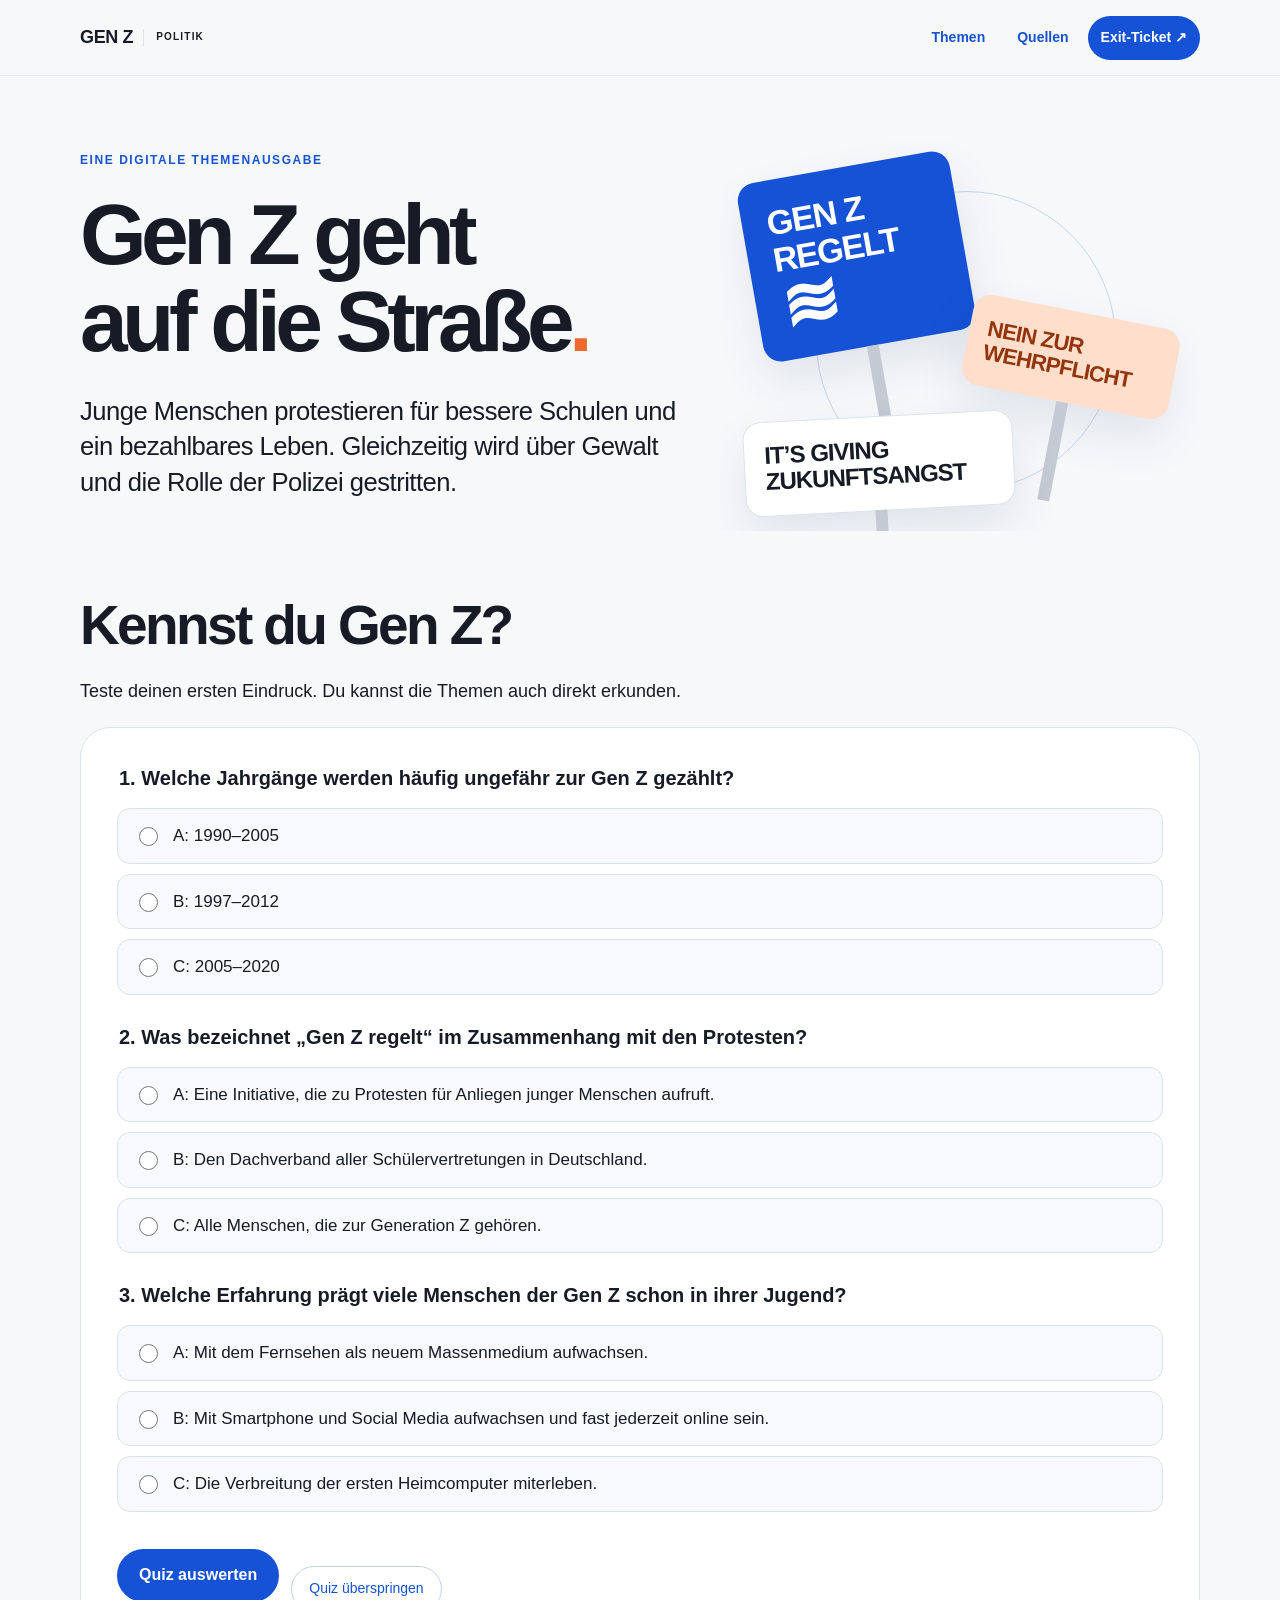
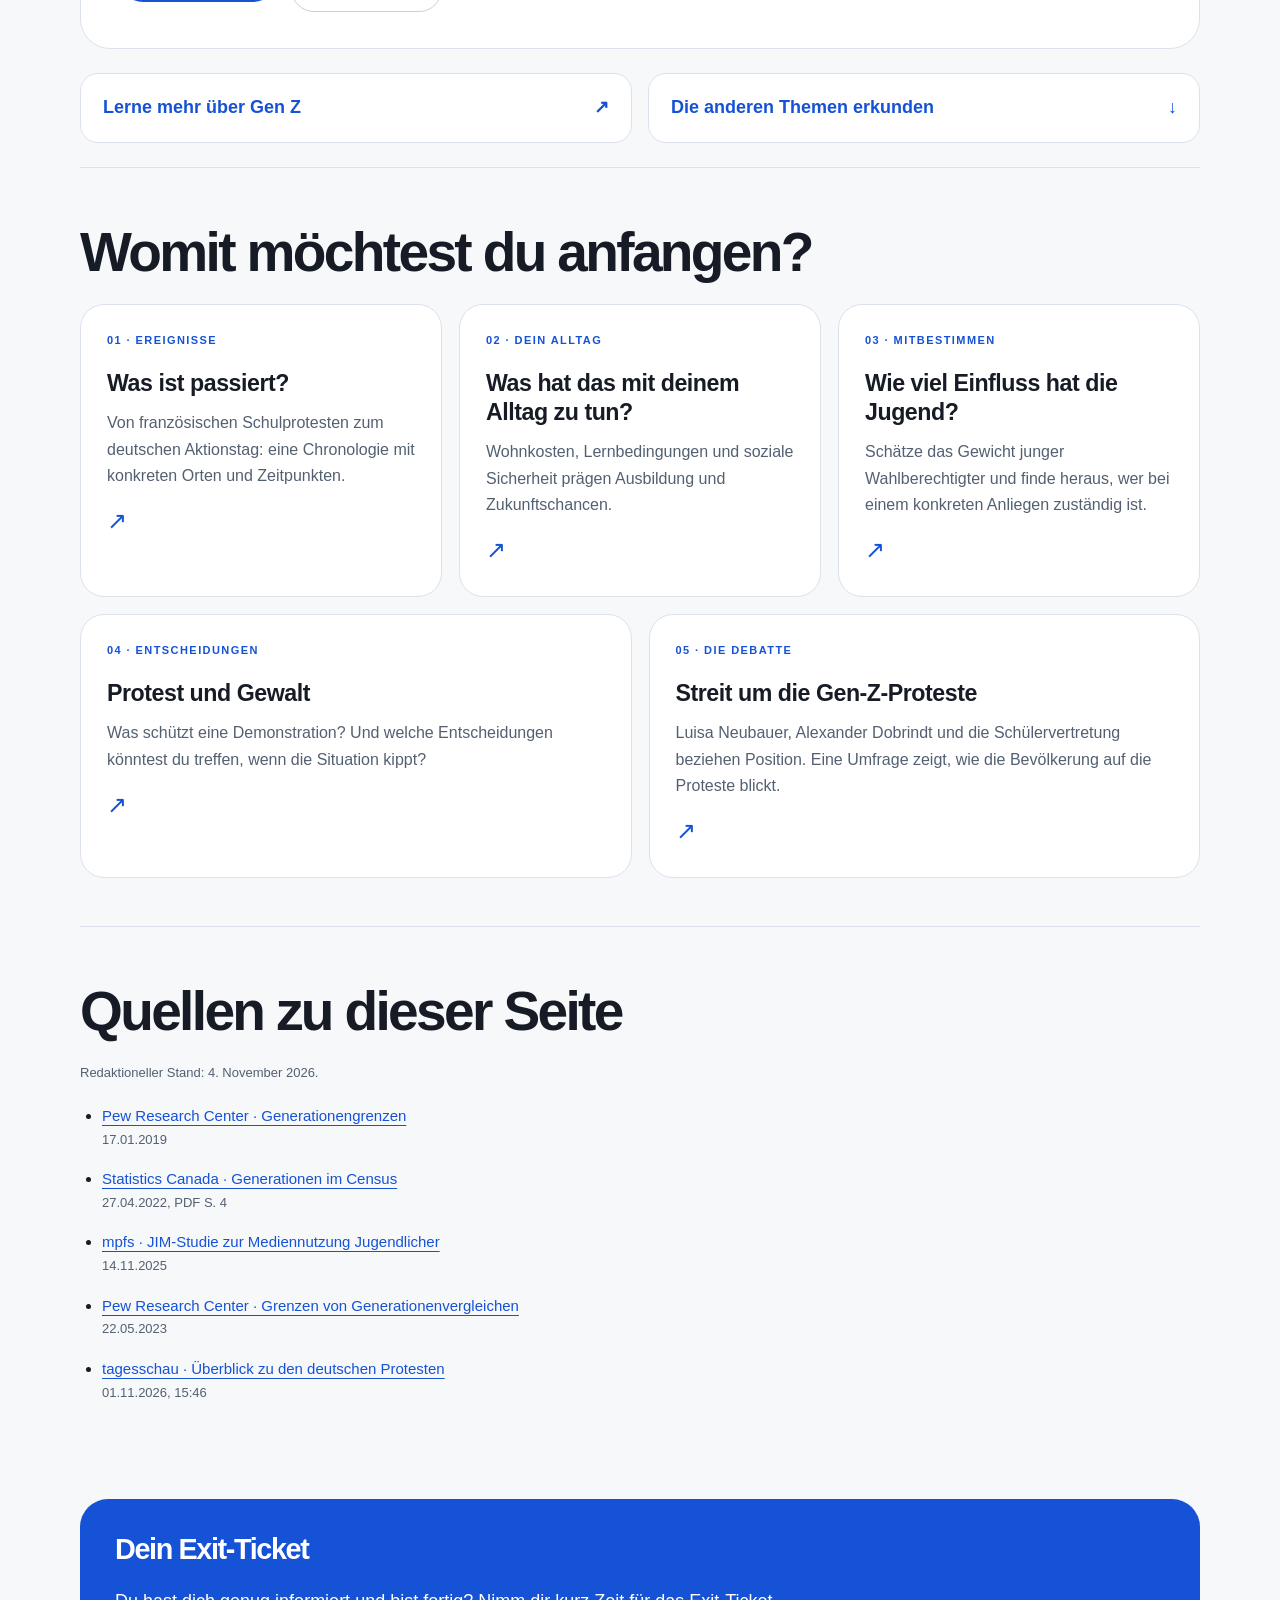
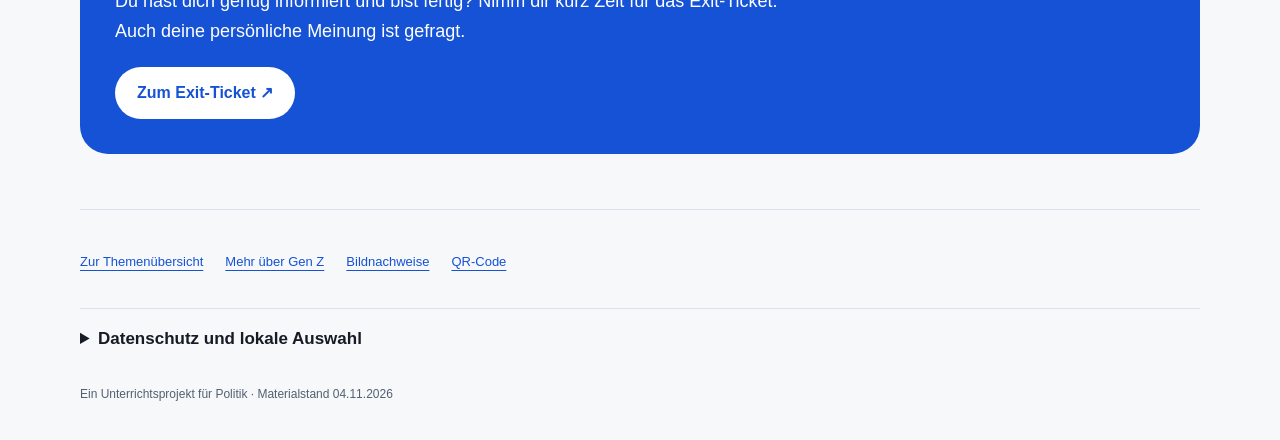
==== commit c1e6ac28: "Website-Texte von Metakommentaren befreien Alle sieben Seiten, Bildunterschriften, Medienbeschreibun" ====
--- a/index.html
+++ b/index.html
@@ -1 +1 @@
-<!doctype html><html lang="de"><head><meta charset="utf-8"><meta name="viewport" content="width=device-width, initial-scale=1"><meta name="description" content="Gen Z geht auf die Straße – Hintergründe, Stimmen und interaktive Beispiele zu den Gen-Z-Protesten."><title>Gen Z geht auf die Straße · Gen Z</title><link rel="stylesheet" href="styles.css?v=4f53f76067"><script defer src="config.js"></script><script defer src="app.js?v=c3cec8b8cc"></script></head><body><a class="skip" href="#inhalt">Zum Inhalt</a><div class="topbar"><a class="wordmark" href="index.html#start" aria-label="Zur Startseite">GEN Z <span>POLITIK</span></a><nav aria-label="Hauptnavigation"><a href="index.html#themen">Themen</a><a href="#quellen">Quellen</a><a class="exit-link" href="https://form.menti.com/s/al8bbbb5jk79" target="_blank" rel="noopener noreferrer">Exit-Ticket ↗</a></nav></div><main class="wrap" id="inhalt"><section class="home-hero" id="start"><div><p class="eyebrow">Eine digitale Themenausgabe</p><h1>Gen Z geht<br>auf die Straße<span class="orange">.</span></h1><p class="lead">Junge Menschen protestieren für bessere Schulen und ein bezahlbares Leben. Gleichzeitig wird über Gewalt und die Rolle der Polizei gestritten. Die Zusammenhänge sind wichtig für eine begründete Bewertung der Proteste.</p></div><div class="art" role="img" aria-label="Gestaltete Protestschilder: Gen Z regelt, Nein zur Wehrpflicht und It’s giving Zukunftsangst"><i class="wave"></i><div class="placard p1">GEN Z<br>REGELT<span>≋</span></div><div class="placard p2">NEIN ZUR<br>WEHRPFLICHT</div><div class="placard p3">IT’S GIVING<br>ZUKUNFTSANGST</div></div></section><section aria-labelledby="kennen"><h2 id="kennen">Kennst du Gen Z?</h2><p>Teste deinen ersten Eindruck. Du kannst die Themen auch direkt erkunden.</p><form id="home-quiz" class="quiz"><fieldset data-correct="1" data-letter="B" data-explanation="Generationen haben keine amtlich verbindlichen Grenzen. 1997–2012 ist eine häufig verwendete Einteilung; andere Quellen ziehen die Grenzen etwas anders."><legend>1. Welche Jahrgänge werden häufig ungefähr zur Gen Z gezählt?</legend><div class="answers"><label class="answer"><input type="radio" name="intro-0" value="0"><span>A: 1990–2005</span></label><label class="answer"><input type="radio" name="intro-0" value="1"><span>B: 1997–2012</span></label><label class="answer"><input type="radio" name="intro-0" value="2"><span>C: 2005–2020</span></label></div><p class="feedback" hidden></p></fieldset><fieldset data-correct="0" data-letter="A" data-explanation="Eine Initiative ist ein Zusammenschluss für bestimmte Anliegen. Sie vertritt nicht automatisch die ganze Generation oder alle Schülervertretungen."><legend>2. Was bezeichnet „Gen Z regelt“ im Zusammenhang mit den Protesten?</legend><div class="answers"><label class="answer"><input type="radio" name="intro-1" value="0"><span>A: Eine Initiative, die zu Protesten für Anliegen junger Menschen aufruft.</span></label><label class="answer"><input type="radio" name="intro-1" value="1"><span>B: Den Dachverband aller Schülervertretungen in Deutschland.</span></label><label class="answer"><input type="radio" name="intro-1" value="2"><span>C: Alle Menschen, die zur Generation Z gehören.</span></label></div><p class="feedback" hidden></p></fieldset><fieldset data-correct="1" data-letter="B" data-explanation="Smartphones, soziale Medien und mobile Vernetzung prägen für viele schon die Jugend. Der Fernsehboom prägte eher die Babyboomer, die ersten Heimcomputer eher die Generation X. Das beschreibt Zeitumstände, keine einheitliche Persönlichkeit oder Meinung."><legend>3. Welche Erfahrung prägt viele Menschen der Gen Z schon in ihrer Jugend?</legend><div class="answers"><label class="answer"><input type="radio" name="intro-2" value="0"><span>A: Mit dem Fernsehen als neuem Massenmedium aufwachsen.</span></label><label class="answer"><input type="radio" name="intro-2" value="1"><span>B: Mit Smartphone und Social Media aufwachsen und fast jederzeit online sein.</span></label><label class="answer"><input type="radio" name="intro-2" value="2"><span>C: Die Verbreitung der ersten Heimcomputer miterleben.</span></label></div><p class="feedback" hidden></p></fieldset><div class="quiz-actions"><button type="submit" class="primary">Quiz auswerten</button><button type="button" class="quiet" id="skip-quiz">Quiz überspringen</button></div><p id="quiz-result" class="score" role="status" tabindex="-1" hidden></p></form><div class="next-steps" id="next-steps"><a href="gen-z.html">Lerne mehr über Gen Z <span>↗</span></a><a href="#themen">Die anderen Themen erkunden <span>↓</span></a></div></section><section class="section " id=themen><h2>Womit möchtest du anfangen?</h2><p>Alle Themen sind offen. Du kannst jederzeit zur Übersicht zurückkehren.</p><div class="topic-grid"><a class="topic-card" href="was-ist-passiert.html"><span class="eyebrow">01 · Ereignisse</span><h3>Was ist passiert?</h3><p>Von französischen Schulprotesten zum deutschen Aktionstag: eine Chronologie mit konkreten Orten und Zeitpunkten.</p><span class="arrow" aria-hidden="true">↗</span></a><a class="topic-card" href="lebensrealitaeten.html"><span class="eyebrow">02 · Dein Alltag</span><h3>Was hat das mit deinem Alltag zu tun?</h3><p>Wohnkosten, Lernbedingungen und soziale Sicherheit prägen Ausbildung und Zukunftschancen.</p><span class="arrow" aria-hidden="true">↗</span></a><a class="topic-card" href="einfluss.html"><span class="eyebrow">03 · Mitbestimmen</span><h3>Wie viel Einfluss hat die Jugend?</h3><p>Schätze das Gewicht junger Wahlberechtigter und finde heraus, wer bei einem konkreten Anliegen zuständig ist.</p><span class="arrow" aria-hidden="true">↗</span></a><a class="topic-card" href="protest-und-gewalt.html"><span class="eyebrow">04 · Entscheidungen</span><h3>Protest und Gewalt</h3><p>Was schützt eine Demonstration? Und welche Entscheidungen könntest du treffen, wenn die Situation kippt?</p><span class="arrow" aria-hidden="true">↗</span></a><a class="topic-card" href="wer-sagt-was.html"><span class="eyebrow">05 · Die Debatte</span><h3>Streit um die Gen-Z-Proteste</h3><p>Luisa Neubauer, Alexander Dobrindt und die Schülervertretung beziehen Position. Eine Umfrage zeigt, wie die Bevölkerung auf die Proteste blickt.</p><span class="arrow" aria-hidden="true">↗</span></a></div></section><section class="section " id=quellen><h2>Quellen zu dieser Seite</h2><p class="small">Redaktioneller Stand: 4. November 2026. Ein Ereignisdatum ist nicht dasselbe wie das Datum eines Berichts. Quellen und Bildnachweise stehen auch direkt beim Inhalt.</p><ul class="source-list"><li><a href="https://www.pewresearch.org/short-reads/2019/01/17/where-millennials-end-and-generation-z-begins/" target="_blank" rel="noopener noreferrer" class="">Pew Research Center · Generationengrenzen</a><span>17.01.2019</span></li><li><a href="https://www12.statcan.gc.ca/census-recensement/2021/as-sa/98-200-x/2021003/98-200-x2021003-eng.pdf" target="_blank" rel="noopener noreferrer" class="">Statistics Canada · Generationen im Census</a><span>27.04.2022, PDF S. 4</span></li><li><a href="https://mpfs.de/studie/jim-studie-2025/" target="_blank" rel="noopener noreferrer" class="">mpfs · JIM-Studie zur Mediennutzung Jugendlicher</a><span>14.11.2025</span></li><li><a href="https://www.pewresearch.org/short-reads/2023/05/22/how-pew-research-center-will-report-on-generations-moving-forward/" target="_blank" rel="noopener noreferrer" class="">Pew Research Center · Grenzen von Generationenvergleichen</a><span>22.05.2023</span></li><li><a href="https://www.tagesschau.de/inland/gesellschaft/demonstration-protest-genz-100.html" target="_blank" rel="noopener noreferrer" class="">tagesschau · Überblick zu den deutschen Protesten</a><span>01.11.2026, 15:46</span></li></ul></section><section class="exit-band"><h2>Dein Exit-Ticket</h2><p>Du hast dich genug informiert und bist fertig? Nimm dir kurz Zeit für das Exit-Ticket. Auch deine persönliche Meinung ist gefragt.</p><a class="primary menti-link" href="https://form.menti.com/s/al8bbbb5jk79" target="_blank" rel="noopener noreferrer">Zum Exit-Ticket ↗</a></section><footer class="page-footer"><nav aria-label="Weitere Links"><a href="index.html#themen">Zur Themenübersicht</a><a href="gen-z.html">Mehr über Gen Z</a><a href="BILDNACHWEISE.md">Bildnachweise</a><a href="qr-website.svg">QR-Code</a></nav><details><summary>Datenschutz und lokale Auswahl</summary><div><p>Diese Website verwendet keine Analyse- oder Werbeskripte und keine externen Schriftanbieter. Merkliste und Einschätzung werden nur im Browser gespeichert. Ohne verfügbaren Browserspeicher bleiben die Inhalte nutzbar. GitHub verarbeitet beim Abruf technisch erforderliche Verbindungsdaten. Externe Angebote werden erst nach einem Klick auf den jeweiligen Link geöffnet. Es werden keine Videoplayer automatisch geladen.</p><button type="button" class="quiet" data-clear-local>Lokale Auswahl löschen</button><p id="local-status" role="status"></p></div></details><p>Ein Unterrichtsprojekt für Politik · Materialstand 04.11.2026</p></footer></main><noscript><p class="wrap">Die Texte und Links sind ohne JavaScript nutzbar. Die Rechenbeispiele und Auswertungen benötigen JavaScript.</p></noscript></body></html>+<!doctype html><html lang="de"><head><meta charset="utf-8"><meta name="viewport" content="width=device-width, initial-scale=1"><meta name="description" content="Gen Z geht auf die Straße – Hintergründe, Stimmen und interaktive Beispiele zu den Gen-Z-Protesten."><title>Gen Z geht auf die Straße · Gen Z</title><link rel="stylesheet" href="styles.css?v=4f53f76067"><script defer src="config.js"></script><script defer src="app.js?v=0701893d34"></script></head><body><a class="skip" href="#inhalt">Zum Inhalt</a><div class="topbar"><a class="wordmark" href="index.html#start" aria-label="Zur Startseite">GEN Z <span>POLITIK</span></a><nav aria-label="Hauptnavigation"><a href="index.html#themen">Themen</a><a href="#quellen">Quellen</a><a class="exit-link" href="https://form.menti.com/s/al8bbbb5jk79" target="_blank" rel="noopener noreferrer">Exit-Ticket ↗</a></nav></div><main class="wrap" id="inhalt"><section class="home-hero" id="start"><div><p class="eyebrow">Eine digitale Themenausgabe</p><h1>Gen Z geht<br>auf die Straße<span class="orange">.</span></h1><p class="lead">Junge Menschen protestieren für bessere Schulen und ein bezahlbares Leben. Gleichzeitig wird über Gewalt und die Rolle der Polizei gestritten.</p></div><div class="art" role="img" aria-label="Gestaltete Protestschilder: Gen Z regelt, Nein zur Wehrpflicht und It’s giving Zukunftsangst"><i class="wave"></i><div class="placard p1">GEN Z<br>REGELT<span>≋</span></div><div class="placard p2">NEIN ZUR<br>WEHRPFLICHT</div><div class="placard p3">IT’S GIVING<br>ZUKUNFTSANGST</div></div></section><section aria-labelledby="kennen"><h2 id="kennen">Kennst du Gen Z?</h2><p>Teste deinen ersten Eindruck. Du kannst die Themen auch direkt erkunden.</p><form id="home-quiz" class="quiz"><fieldset data-correct="1" data-letter="B" data-explanation="1997–2012 ist eine häufig verwendete Einteilung. Die Grenzen unterscheiden sich je nach Quelle."><legend>1. Welche Jahrgänge werden häufig ungefähr zur Gen Z gezählt?</legend><div class="answers"><label class="answer"><input type="radio" name="intro-0" value="0"><span>A: 1990–2005</span></label><label class="answer"><input type="radio" name="intro-0" value="1"><span>B: 1997–2012</span></label><label class="answer"><input type="radio" name="intro-0" value="2"><span>C: 2005–2020</span></label></div><p class="feedback" hidden></p></fieldset><fieldset data-correct="0" data-letter="A" data-explanation="„Gen Z regelt“ ist eine Initiative, die zu Protesten für Anliegen junger Menschen aufruft."><legend>2. Was bezeichnet „Gen Z regelt“ im Zusammenhang mit den Protesten?</legend><div class="answers"><label class="answer"><input type="radio" name="intro-1" value="0"><span>A: Eine Initiative, die zu Protesten für Anliegen junger Menschen aufruft.</span></label><label class="answer"><input type="radio" name="intro-1" value="1"><span>B: Den Dachverband aller Schülervertretungen in Deutschland.</span></label><label class="answer"><input type="radio" name="intro-1" value="2"><span>C: Alle Menschen, die zur Generation Z gehören.</span></label></div><p class="feedback" hidden></p></fieldset><fieldset data-correct="1" data-letter="B" data-explanation="Smartphones, soziale Medien und mobile Vernetzung prägen für viele schon die Jugend. Der Fernsehboom prägte eher die Babyboomer, die ersten Heimcomputer eher die Generation X."><legend>3. Welche Erfahrung prägt viele Menschen der Gen Z schon in ihrer Jugend?</legend><div class="answers"><label class="answer"><input type="radio" name="intro-2" value="0"><span>A: Mit dem Fernsehen als neuem Massenmedium aufwachsen.</span></label><label class="answer"><input type="radio" name="intro-2" value="1"><span>B: Mit Smartphone und Social Media aufwachsen und fast jederzeit online sein.</span></label><label class="answer"><input type="radio" name="intro-2" value="2"><span>C: Die Verbreitung der ersten Heimcomputer miterleben.</span></label></div><p class="feedback" hidden></p></fieldset><div class="quiz-actions"><button type="submit" class="primary">Quiz auswerten</button><button type="button" class="quiet" id="skip-quiz">Quiz überspringen</button></div><p id="quiz-result" class="score" role="status" tabindex="-1" hidden></p></form><div class="next-steps" id="next-steps"><a href="gen-z.html">Lerne mehr über Gen Z <span>↗</span></a><a href="#themen">Die anderen Themen erkunden <span>↓</span></a></div></section><section class="section " id=themen><h2>Womit möchtest du anfangen?</h2><div class="topic-grid"><a class="topic-card" href="was-ist-passiert.html"><span class="eyebrow">01 · Ereignisse</span><h3>Was ist passiert?</h3><p>Von französischen Schulprotesten zum deutschen Aktionstag: eine Chronologie mit konkreten Orten und Zeitpunkten.</p><span class="arrow" aria-hidden="true">↗</span></a><a class="topic-card" href="lebensrealitaeten.html"><span class="eyebrow">02 · Dein Alltag</span><h3>Was hat das mit deinem Alltag zu tun?</h3><p>Wohnkosten, Lernbedingungen und soziale Sicherheit prägen Ausbildung und Zukunftschancen.</p><span class="arrow" aria-hidden="true">↗</span></a><a class="topic-card" href="einfluss.html"><span class="eyebrow">03 · Mitbestimmen</span><h3>Wie viel Einfluss hat die Jugend?</h3><p>Schätze das Gewicht junger Wahlberechtigter und finde heraus, wer bei einem konkreten Anliegen zuständig ist.</p><span class="arrow" aria-hidden="true">↗</span></a><a class="topic-card" href="protest-und-gewalt.html"><span class="eyebrow">04 · Entscheidungen</span><h3>Protest und Gewalt</h3><p>Was schützt eine Demonstration? Und welche Entscheidungen könntest du treffen, wenn die Situation kippt?</p><span class="arrow" aria-hidden="true">↗</span></a><a class="topic-card" href="wer-sagt-was.html"><span class="eyebrow">05 · Die Debatte</span><h3>Streit um die Gen-Z-Proteste</h3><p>Luisa Neubauer, Alexander Dobrindt und die Schülervertretung beziehen Position. Eine Umfrage zeigt, wie die Bevölkerung auf die Proteste blickt.</p><span class="arrow" aria-hidden="true">↗</span></a></div></section><section class="section " id=quellen><h2>Quellen zu dieser Seite</h2><p class="small">Redaktioneller Stand: 4. November 2026.</p><ul class="source-list"><li><a href="https://www.pewresearch.org/short-reads/2019/01/17/where-millennials-end-and-generation-z-begins/" target="_blank" rel="noopener noreferrer" class="">Pew Research Center · Generationengrenzen</a><span>17.01.2019</span></li><li><a href="https://www12.statcan.gc.ca/census-recensement/2021/as-sa/98-200-x/2021003/98-200-x2021003-eng.pdf" target="_blank" rel="noopener noreferrer" class="">Statistics Canada · Generationen im Census</a><span>27.04.2022, PDF S. 4</span></li><li><a href="https://mpfs.de/studie/jim-studie-2025/" target="_blank" rel="noopener noreferrer" class="">mpfs · JIM-Studie zur Mediennutzung Jugendlicher</a><span>14.11.2025</span></li><li><a href="https://www.pewresearch.org/short-reads/2023/05/22/how-pew-research-center-will-report-on-generations-moving-forward/" target="_blank" rel="noopener noreferrer" class="">Pew Research Center · Grenzen von Generationenvergleichen</a><span>22.05.2023</span></li><li><a href="https://www.tagesschau.de/inland/gesellschaft/demonstration-protest-genz-100.html" target="_blank" rel="noopener noreferrer" class="">tagesschau · Überblick zu den deutschen Protesten</a><span>01.11.2026, 15:46</span></li></ul></section><section class="exit-band"><h2>Dein Exit-Ticket</h2><p>Du hast dich genug informiert und bist fertig? Nimm dir kurz Zeit für das Exit-Ticket. Auch deine persönliche Meinung ist gefragt.</p><a class="primary menti-link" href="https://form.menti.com/s/al8bbbb5jk79" target="_blank" rel="noopener noreferrer">Zum Exit-Ticket ↗</a></section><footer class="page-footer"><nav aria-label="Weitere Links"><a href="index.html#themen">Zur Themenübersicht</a><a href="gen-z.html">Mehr über Gen Z</a><a href="BILDNACHWEISE.md">Bildnachweise</a><a href="qr-website.svg">QR-Code</a></nav><details><summary>Datenschutz und lokale Auswahl</summary><div><p>Merkliste und Einschätzung werden im Browser dieses Geräts gespeichert. Es gibt keine Analyse- oder Werbeskripte. GitHub verarbeitet beim Seitenaufruf technisch erforderliche Verbindungsdaten.</p><button type="button" class="quiet" data-clear-local>Lokale Auswahl löschen</button><p id="local-status" role="status"></p></div></details><p>Ein Unterrichtsprojekt für Politik · Materialstand 04.11.2026</p></footer></main><noscript><p class="wrap">Für die Interaktionen wird JavaScript benötigt.</p></noscript></body></html>
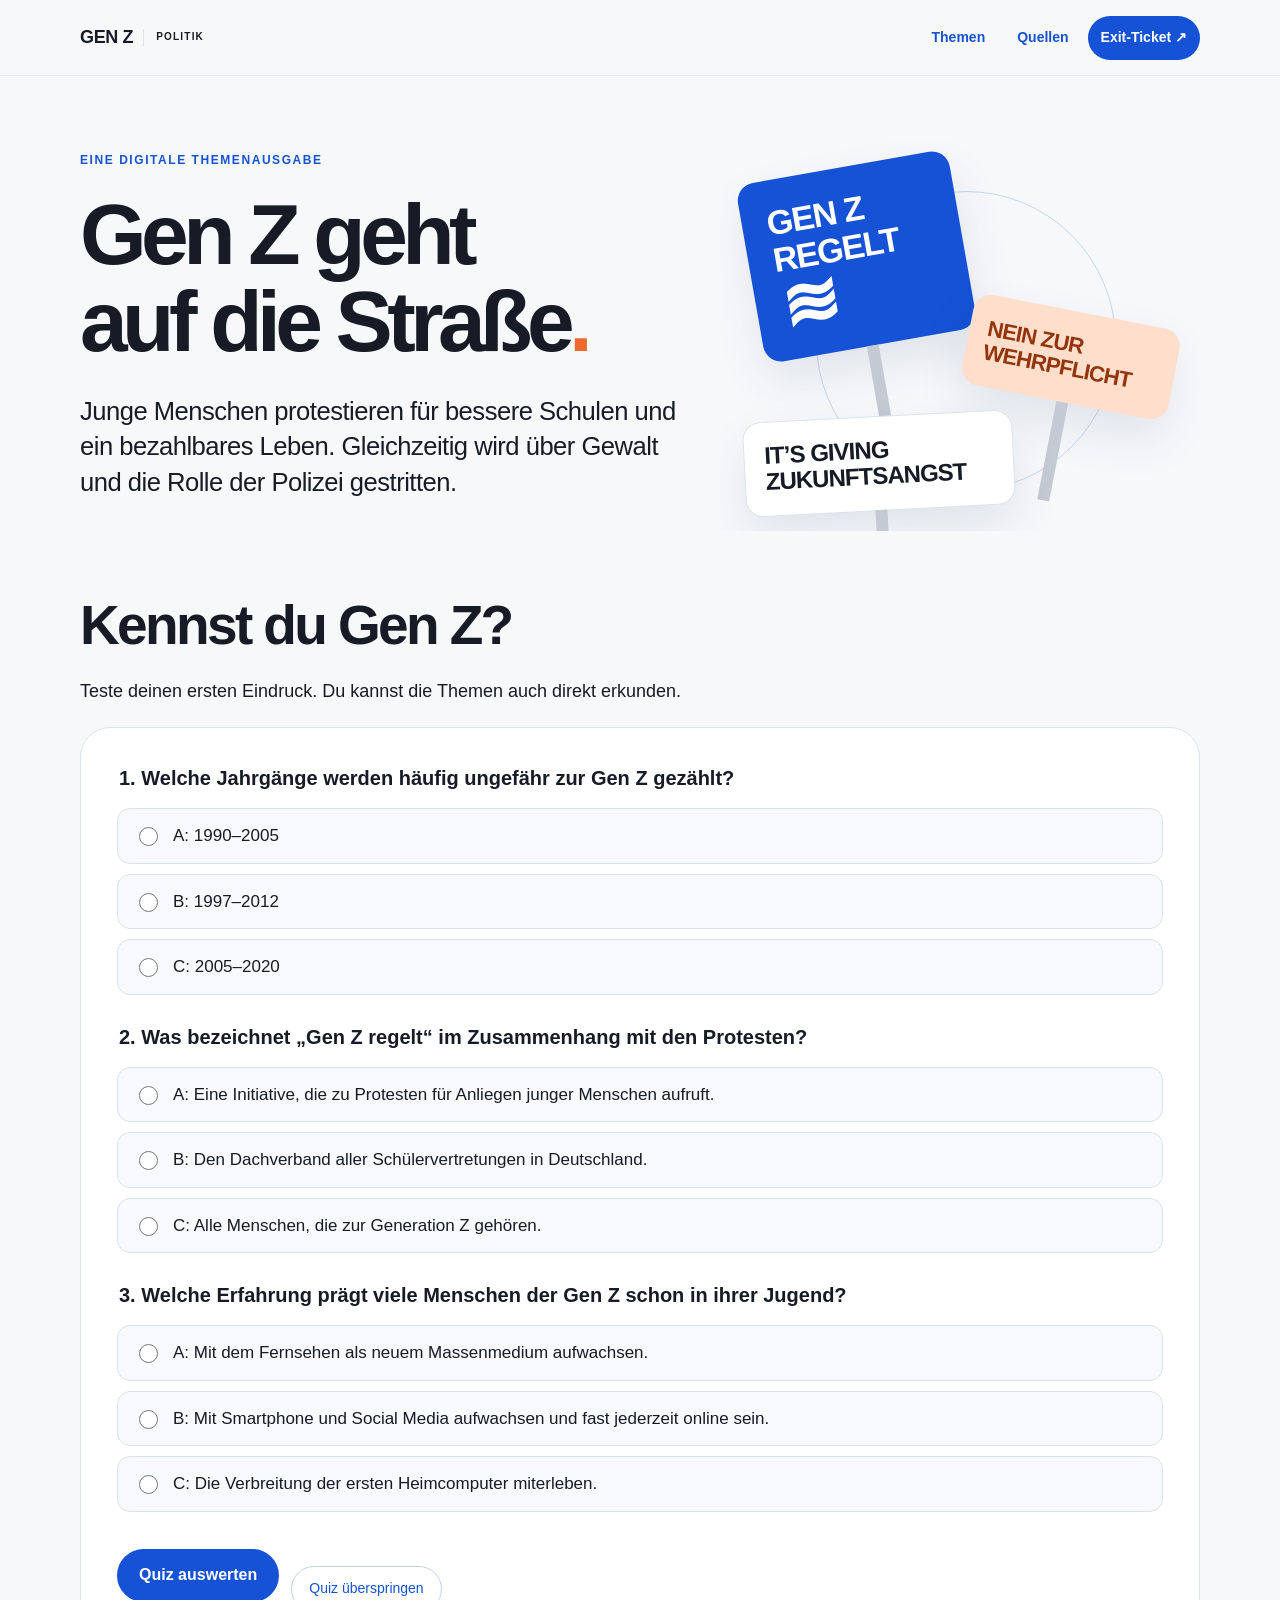
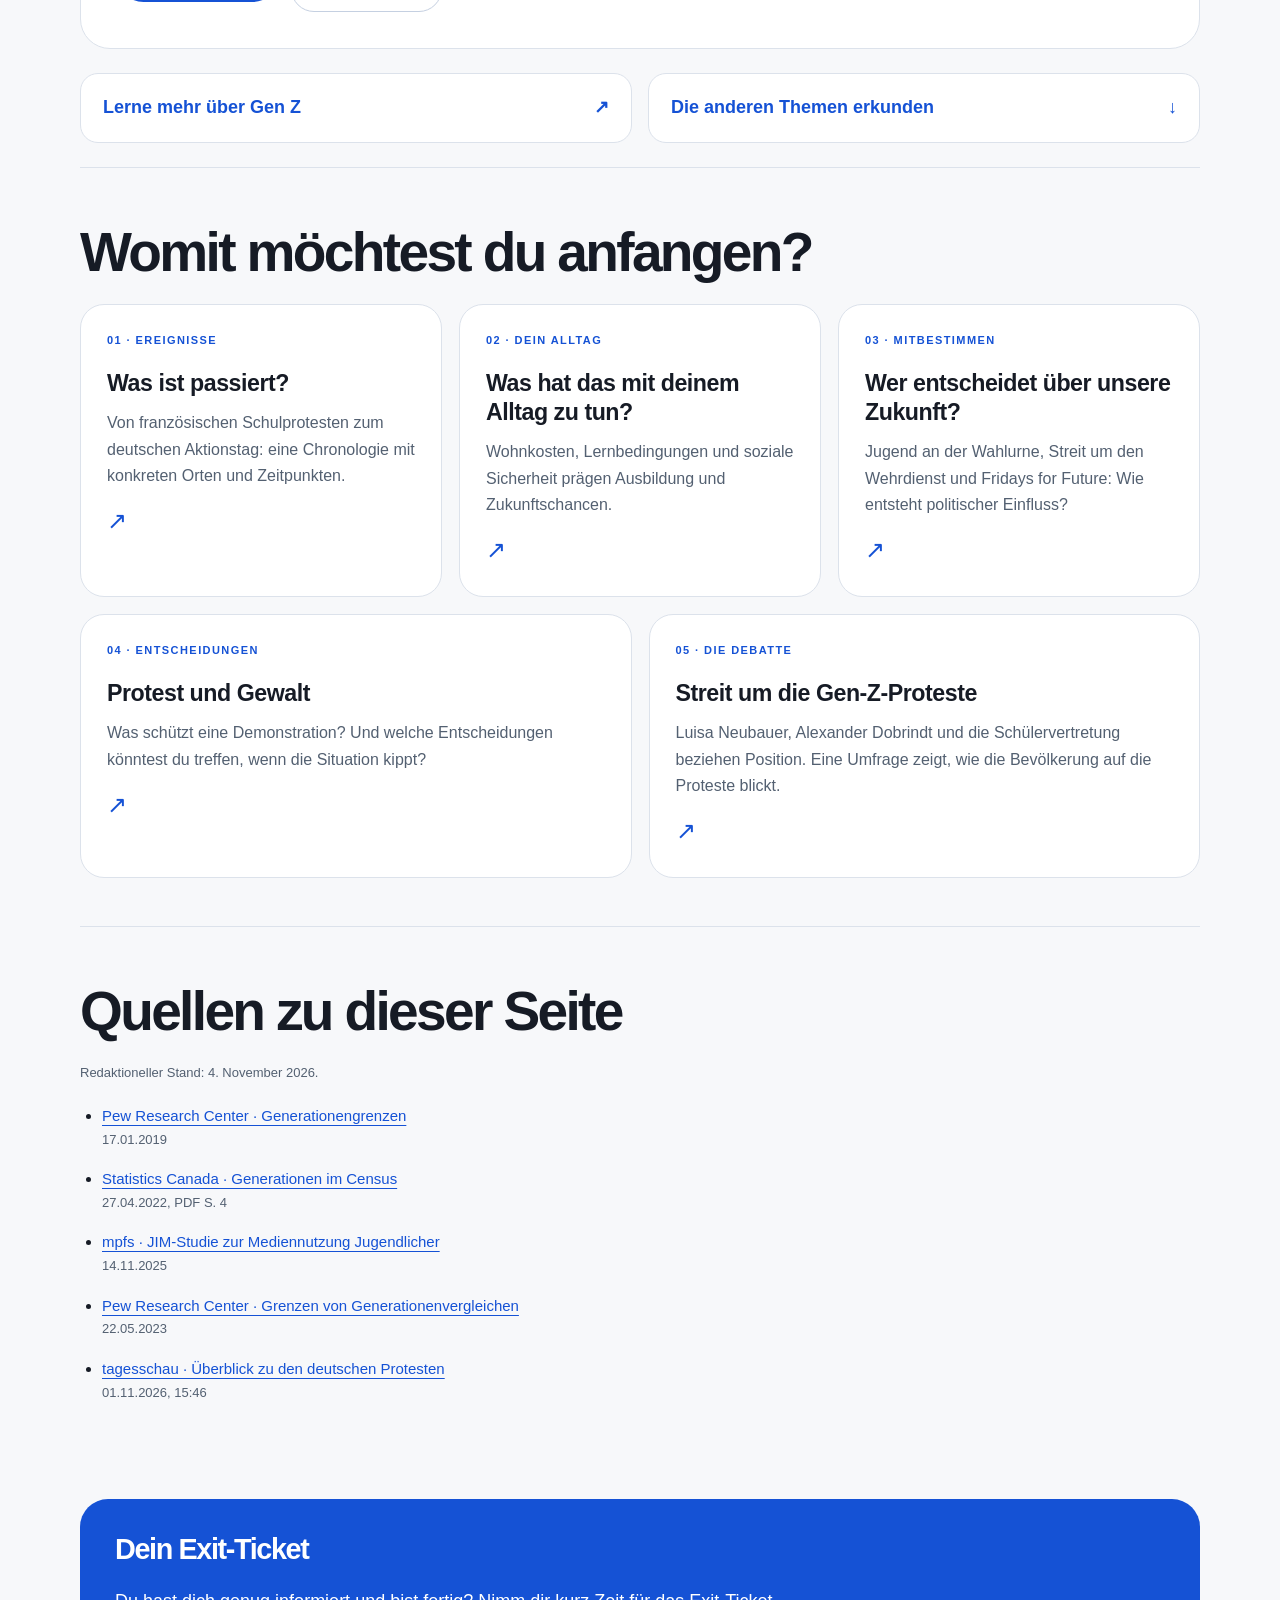
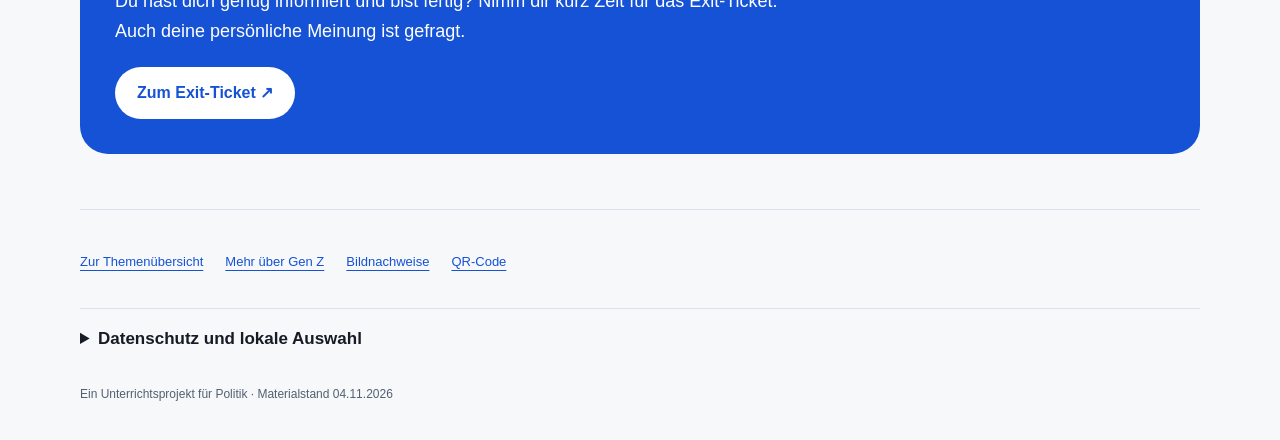
==== commit 6b176e78: "Rubrik 3 zu Zukunftsentscheidungen neu gestalten" ====
--- a/index.html
+++ b/index.html
@@ -1 +1 @@
-<!doctype html><html lang="de"><head><meta charset="utf-8"><meta name="viewport" content="width=device-width, initial-scale=1"><meta name="description" content="Gen Z geht auf die Straße – Hintergründe, Stimmen und interaktive Beispiele zu den Gen-Z-Protesten."><title>Gen Z geht auf die Straße · Gen Z</title><link rel="stylesheet" href="styles.css?v=4f53f76067"><script defer src="config.js"></script><script defer src="app.js?v=0701893d34"></script></head><body><a class="skip" href="#inhalt">Zum Inhalt</a><div class="topbar"><a class="wordmark" href="index.html#start" aria-label="Zur Startseite">GEN Z <span>POLITIK</span></a><nav aria-label="Hauptnavigation"><a href="index.html#themen">Themen</a><a href="#quellen">Quellen</a><a class="exit-link" href="https://form.menti.com/s/al8bbbb5jk79" target="_blank" rel="noopener noreferrer">Exit-Ticket ↗</a></nav></div><main class="wrap" id="inhalt"><section class="home-hero" id="start"><div><p class="eyebrow">Eine digitale Themenausgabe</p><h1>Gen Z geht<br>auf die Straße<span class="orange">.</span></h1><p class="lead">Junge Menschen protestieren für bessere Schulen und ein bezahlbares Leben. Gleichzeitig wird über Gewalt und die Rolle der Polizei gestritten.</p></div><div class="art" role="img" aria-label="Gestaltete Protestschilder: Gen Z regelt, Nein zur Wehrpflicht und It’s giving Zukunftsangst"><i class="wave"></i><div class="placard p1">GEN Z<br>REGELT<span>≋</span></div><div class="placard p2">NEIN ZUR<br>WEHRPFLICHT</div><div class="placard p3">IT’S GIVING<br>ZUKUNFTSANGST</div></div></section><section aria-labelledby="kennen"><h2 id="kennen">Kennst du Gen Z?</h2><p>Teste deinen ersten Eindruck. Du kannst die Themen auch direkt erkunden.</p><form id="home-quiz" class="quiz"><fieldset data-correct="1" data-letter="B" data-explanation="1997–2012 ist eine häufig verwendete Einteilung. Die Grenzen unterscheiden sich je nach Quelle."><legend>1. Welche Jahrgänge werden häufig ungefähr zur Gen Z gezählt?</legend><div class="answers"><label class="answer"><input type="radio" name="intro-0" value="0"><span>A: 1990–2005</span></label><label class="answer"><input type="radio" name="intro-0" value="1"><span>B: 1997–2012</span></label><label class="answer"><input type="radio" name="intro-0" value="2"><span>C: 2005–2020</span></label></div><p class="feedback" hidden></p></fieldset><fieldset data-correct="0" data-letter="A" data-explanation="„Gen Z regelt“ ist eine Initiative, die zu Protesten für Anliegen junger Menschen aufruft."><legend>2. Was bezeichnet „Gen Z regelt“ im Zusammenhang mit den Protesten?</legend><div class="answers"><label class="answer"><input type="radio" name="intro-1" value="0"><span>A: Eine Initiative, die zu Protesten für Anliegen junger Menschen aufruft.</span></label><label class="answer"><input type="radio" name="intro-1" value="1"><span>B: Den Dachverband aller Schülervertretungen in Deutschland.</span></label><label class="answer"><input type="radio" name="intro-1" value="2"><span>C: Alle Menschen, die zur Generation Z gehören.</span></label></div><p class="feedback" hidden></p></fieldset><fieldset data-correct="1" data-letter="B" data-explanation="Smartphones, soziale Medien und mobile Vernetzung prägen für viele schon die Jugend. Der Fernsehboom prägte eher die Babyboomer, die ersten Heimcomputer eher die Generation X."><legend>3. Welche Erfahrung prägt viele Menschen der Gen Z schon in ihrer Jugend?</legend><div class="answers"><label class="answer"><input type="radio" name="intro-2" value="0"><span>A: Mit dem Fernsehen als neuem Massenmedium aufwachsen.</span></label><label class="answer"><input type="radio" name="intro-2" value="1"><span>B: Mit Smartphone und Social Media aufwachsen und fast jederzeit online sein.</span></label><label class="answer"><input type="radio" name="intro-2" value="2"><span>C: Die Verbreitung der ersten Heimcomputer miterleben.</span></label></div><p class="feedback" hidden></p></fieldset><div class="quiz-actions"><button type="submit" class="primary">Quiz auswerten</button><button type="button" class="quiet" id="skip-quiz">Quiz überspringen</button></div><p id="quiz-result" class="score" role="status" tabindex="-1" hidden></p></form><div class="next-steps" id="next-steps"><a href="gen-z.html">Lerne mehr über Gen Z <span>↗</span></a><a href="#themen">Die anderen Themen erkunden <span>↓</span></a></div></section><section class="section " id=themen><h2>Womit möchtest du anfangen?</h2><div class="topic-grid"><a class="topic-card" href="was-ist-passiert.html"><span class="eyebrow">01 · Ereignisse</span><h3>Was ist passiert?</h3><p>Von französischen Schulprotesten zum deutschen Aktionstag: eine Chronologie mit konkreten Orten und Zeitpunkten.</p><span class="arrow" aria-hidden="true">↗</span></a><a class="topic-card" href="lebensrealitaeten.html"><span class="eyebrow">02 · Dein Alltag</span><h3>Was hat das mit deinem Alltag zu tun?</h3><p>Wohnkosten, Lernbedingungen und soziale Sicherheit prägen Ausbildung und Zukunftschancen.</p><span class="arrow" aria-hidden="true">↗</span></a><a class="topic-card" href="einfluss.html"><span class="eyebrow">03 · Mitbestimmen</span><h3>Wie viel Einfluss hat die Jugend?</h3><p>Schätze das Gewicht junger Wahlberechtigter und finde heraus, wer bei einem konkreten Anliegen zuständig ist.</p><span class="arrow" aria-hidden="true">↗</span></a><a class="topic-card" href="protest-und-gewalt.html"><span class="eyebrow">04 · Entscheidungen</span><h3>Protest und Gewalt</h3><p>Was schützt eine Demonstration? Und welche Entscheidungen könntest du treffen, wenn die Situation kippt?</p><span class="arrow" aria-hidden="true">↗</span></a><a class="topic-card" href="wer-sagt-was.html"><span class="eyebrow">05 · Die Debatte</span><h3>Streit um die Gen-Z-Proteste</h3><p>Luisa Neubauer, Alexander Dobrindt und die Schülervertretung beziehen Position. Eine Umfrage zeigt, wie die Bevölkerung auf die Proteste blickt.</p><span class="arrow" aria-hidden="true">↗</span></a></div></section><section class="section " id=quellen><h2>Quellen zu dieser Seite</h2><p class="small">Redaktioneller Stand: 4. November 2026.</p><ul class="source-list"><li><a href="https://www.pewresearch.org/short-reads/2019/01/17/where-millennials-end-and-generation-z-begins/" target="_blank" rel="noopener noreferrer" class="">Pew Research Center · Generationengrenzen</a><span>17.01.2019</span></li><li><a href="https://www12.statcan.gc.ca/census-recensement/2021/as-sa/98-200-x/2021003/98-200-x2021003-eng.pdf" target="_blank" rel="noopener noreferrer" class="">Statistics Canada · Generationen im Census</a><span>27.04.2022, PDF S. 4</span></li><li><a href="https://mpfs.de/studie/jim-studie-2025/" target="_blank" rel="noopener noreferrer" class="">mpfs · JIM-Studie zur Mediennutzung Jugendlicher</a><span>14.11.2025</span></li><li><a href="https://www.pewresearch.org/short-reads/2023/05/22/how-pew-research-center-will-report-on-generations-moving-forward/" target="_blank" rel="noopener noreferrer" class="">Pew Research Center · Grenzen von Generationenvergleichen</a><span>22.05.2023</span></li><li><a href="https://www.tagesschau.de/inland/gesellschaft/demonstration-protest-genz-100.html" target="_blank" rel="noopener noreferrer" class="">tagesschau · Überblick zu den deutschen Protesten</a><span>01.11.2026, 15:46</span></li></ul></section><section class="exit-band"><h2>Dein Exit-Ticket</h2><p>Du hast dich genug informiert und bist fertig? Nimm dir kurz Zeit für das Exit-Ticket. Auch deine persönliche Meinung ist gefragt.</p><a class="primary menti-link" href="https://form.menti.com/s/al8bbbb5jk79" target="_blank" rel="noopener noreferrer">Zum Exit-Ticket ↗</a></section><footer class="page-footer"><nav aria-label="Weitere Links"><a href="index.html#themen">Zur Themenübersicht</a><a href="gen-z.html">Mehr über Gen Z</a><a href="BILDNACHWEISE.md">Bildnachweise</a><a href="qr-website.svg">QR-Code</a></nav><details><summary>Datenschutz und lokale Auswahl</summary><div><p>Merkliste und Einschätzung werden im Browser dieses Geräts gespeichert. Es gibt keine Analyse- oder Werbeskripte. GitHub verarbeitet beim Seitenaufruf technisch erforderliche Verbindungsdaten.</p><button type="button" class="quiet" data-clear-local>Lokale Auswahl löschen</button><p id="local-status" role="status"></p></div></details><p>Ein Unterrichtsprojekt für Politik · Materialstand 04.11.2026</p></footer></main><noscript><p class="wrap">Für die Interaktionen wird JavaScript benötigt.</p></noscript></body></html>+<!doctype html><html lang="de"><head><meta charset="utf-8"><meta name="viewport" content="width=device-width, initial-scale=1"><meta name="description" content="Gen Z geht auf die Straße – Hintergründe, Stimmen und interaktive Beispiele zu den Gen-Z-Protesten."><title>Gen Z geht auf die Straße · Gen Z</title><link rel="stylesheet" href="styles.css?v=4f53f76067"><script defer src="config.js"></script><script defer src="app.js?v=0701893d34"></script></head><body><a class="skip" href="#inhalt">Zum Inhalt</a><div class="topbar"><a class="wordmark" href="index.html#start" aria-label="Zur Startseite">GEN Z <span>POLITIK</span></a><nav aria-label="Hauptnavigation"><a href="index.html#themen">Themen</a><a href="#quellen">Quellen</a><a class="exit-link" href="https://form.menti.com/s/al8bbbb5jk79" target="_blank" rel="noopener noreferrer">Exit-Ticket ↗</a></nav></div><main class="wrap" id="inhalt"><section class="home-hero" id="start"><div><p class="eyebrow">Eine digitale Themenausgabe</p><h1>Gen Z geht<br>auf die Straße<span class="orange">.</span></h1><p class="lead">Junge Menschen protestieren für bessere Schulen und ein bezahlbares Leben. Gleichzeitig wird über Gewalt und die Rolle der Polizei gestritten.</p></div><div class="art" role="img" aria-label="Gestaltete Protestschilder: Gen Z regelt, Nein zur Wehrpflicht und It’s giving Zukunftsangst"><i class="wave"></i><div class="placard p1">GEN Z<br>REGELT<span>≋</span></div><div class="placard p2">NEIN ZUR<br>WEHRPFLICHT</div><div class="placard p3">IT’S GIVING<br>ZUKUNFTSANGST</div></div></section><section aria-labelledby="kennen"><h2 id="kennen">Kennst du Gen Z?</h2><p>Teste deinen ersten Eindruck. Du kannst die Themen auch direkt erkunden.</p><form id="home-quiz" class="quiz"><fieldset data-correct="1" data-letter="B" data-explanation="1997–2012 ist eine häufig verwendete Einteilung. Die Grenzen unterscheiden sich je nach Quelle."><legend>1. Welche Jahrgänge werden häufig ungefähr zur Gen Z gezählt?</legend><div class="answers"><label class="answer"><input type="radio" name="intro-0" value="0"><span>A: 1990–2005</span></label><label class="answer"><input type="radio" name="intro-0" value="1"><span>B: 1997–2012</span></label><label class="answer"><input type="radio" name="intro-0" value="2"><span>C: 2005–2020</span></label></div><p class="feedback" hidden></p></fieldset><fieldset data-correct="0" data-letter="A" data-explanation="„Gen Z regelt“ ist eine Initiative, die zu Protesten für Anliegen junger Menschen aufruft."><legend>2. Was bezeichnet „Gen Z regelt“ im Zusammenhang mit den Protesten?</legend><div class="answers"><label class="answer"><input type="radio" name="intro-1" value="0"><span>A: Eine Initiative, die zu Protesten für Anliegen junger Menschen aufruft.</span></label><label class="answer"><input type="radio" name="intro-1" value="1"><span>B: Den Dachverband aller Schülervertretungen in Deutschland.</span></label><label class="answer"><input type="radio" name="intro-1" value="2"><span>C: Alle Menschen, die zur Generation Z gehören.</span></label></div><p class="feedback" hidden></p></fieldset><fieldset data-correct="1" data-letter="B" data-explanation="Smartphones, soziale Medien und mobile Vernetzung prägen für viele schon die Jugend. Der Fernsehboom prägte eher die Babyboomer, die ersten Heimcomputer eher die Generation X."><legend>3. Welche Erfahrung prägt viele Menschen der Gen Z schon in ihrer Jugend?</legend><div class="answers"><label class="answer"><input type="radio" name="intro-2" value="0"><span>A: Mit dem Fernsehen als neuem Massenmedium aufwachsen.</span></label><label class="answer"><input type="radio" name="intro-2" value="1"><span>B: Mit Smartphone und Social Media aufwachsen und fast jederzeit online sein.</span></label><label class="answer"><input type="radio" name="intro-2" value="2"><span>C: Die Verbreitung der ersten Heimcomputer miterleben.</span></label></div><p class="feedback" hidden></p></fieldset><div class="quiz-actions"><button type="submit" class="primary">Quiz auswerten</button><button type="button" class="quiet" id="skip-quiz">Quiz überspringen</button></div><p id="quiz-result" class="score" role="status" tabindex="-1" hidden></p></form><div class="next-steps" id="next-steps"><a href="gen-z.html">Lerne mehr über Gen Z <span>↗</span></a><a href="#themen">Die anderen Themen erkunden <span>↓</span></a></div></section><section class="section " id=themen><h2>Womit möchtest du anfangen?</h2><div class="topic-grid"><a class="topic-card" href="was-ist-passiert.html"><span class="eyebrow">01 · Ereignisse</span><h3>Was ist passiert?</h3><p>Von französischen Schulprotesten zum deutschen Aktionstag: eine Chronologie mit konkreten Orten und Zeitpunkten.</p><span class="arrow" aria-hidden="true">↗</span></a><a class="topic-card" href="lebensrealitaeten.html"><span class="eyebrow">02 · Dein Alltag</span><h3>Was hat das mit deinem Alltag zu tun?</h3><p>Wohnkosten, Lernbedingungen und soziale Sicherheit prägen Ausbildung und Zukunftschancen.</p><span class="arrow" aria-hidden="true">↗</span></a><a class="topic-card" href="einfluss.html"><span class="eyebrow">03 · Mitbestimmen</span><h3>Wer entscheidet über unsere Zukunft?</h3><p>Jugend an der Wahlurne, Streit um den Wehrdienst und Fridays for Future: Wie entsteht politischer Einfluss?</p><span class="arrow" aria-hidden="true">↗</span></a><a class="topic-card" href="protest-und-gewalt.html"><span class="eyebrow">04 · Entscheidungen</span><h3>Protest und Gewalt</h3><p>Was schützt eine Demonstration? Und welche Entscheidungen könntest du treffen, wenn die Situation kippt?</p><span class="arrow" aria-hidden="true">↗</span></a><a class="topic-card" href="wer-sagt-was.html"><span class="eyebrow">05 · Die Debatte</span><h3>Streit um die Gen-Z-Proteste</h3><p>Luisa Neubauer, Alexander Dobrindt und die Schülervertretung beziehen Position. Eine Umfrage zeigt, wie die Bevölkerung auf die Proteste blickt.</p><span class="arrow" aria-hidden="true">↗</span></a></div></section><section class="section " id=quellen><h2>Quellen zu dieser Seite</h2><p class="small">Redaktioneller Stand: 4. November 2026.</p><ul class="source-list"><li><a href="https://www.pewresearch.org/short-reads/2019/01/17/where-millennials-end-and-generation-z-begins/" target="_blank" rel="noopener noreferrer" class="">Pew Research Center · Generationengrenzen</a><span>17.01.2019</span></li><li><a href="https://www12.statcan.gc.ca/census-recensement/2021/as-sa/98-200-x/2021003/98-200-x2021003-eng.pdf" target="_blank" rel="noopener noreferrer" class="">Statistics Canada · Generationen im Census</a><span>27.04.2022, PDF S. 4</span></li><li><a href="https://mpfs.de/studie/jim-studie-2025/" target="_blank" rel="noopener noreferrer" class="">mpfs · JIM-Studie zur Mediennutzung Jugendlicher</a><span>14.11.2025</span></li><li><a href="https://www.pewresearch.org/short-reads/2023/05/22/how-pew-research-center-will-report-on-generations-moving-forward/" target="_blank" rel="noopener noreferrer" class="">Pew Research Center · Grenzen von Generationenvergleichen</a><span>22.05.2023</span></li><li><a href="https://www.tagesschau.de/inland/gesellschaft/demonstration-protest-genz-100.html" target="_blank" rel="noopener noreferrer" class="">tagesschau · Überblick zu den deutschen Protesten</a><span>01.11.2026, 15:46</span></li></ul></section><section class="exit-band"><h2>Dein Exit-Ticket</h2><p>Du hast dich genug informiert und bist fertig? Nimm dir kurz Zeit für das Exit-Ticket. Auch deine persönliche Meinung ist gefragt.</p><a class="primary menti-link" href="https://form.menti.com/s/al8bbbb5jk79" target="_blank" rel="noopener noreferrer">Zum Exit-Ticket ↗</a></section><footer class="page-footer"><nav aria-label="Weitere Links"><a href="index.html#themen">Zur Themenübersicht</a><a href="gen-z.html">Mehr über Gen Z</a><a href="BILDNACHWEISE.md">Bildnachweise</a><a href="qr-website.svg">QR-Code</a></nav><details><summary>Datenschutz und lokale Auswahl</summary><div><p>Merkliste und Einschätzung werden im Browser dieses Geräts gespeichert. Es gibt keine Analyse- oder Werbeskripte. GitHub verarbeitet beim Seitenaufruf technisch erforderliche Verbindungsdaten.</p><button type="button" class="quiet" data-clear-local>Lokale Auswahl löschen</button><p id="local-status" role="status"></p></div></details><p>Ein Unterrichtsprojekt für Politik · Materialstand 04.11.2026</p></footer></main><noscript><p class="wrap">Für die Interaktionen wird JavaScript benötigt.</p></noscript></body></html>
--- a/styles.css
+++ b/styles.css
@@ -15,3 +15,8 @@
 
 /* Debatte: eigenständig gezeichnete Forsa-Grafik, ohne externe Bibliothek. */
 .poll-figure{margin:28px 0;padding:26px;background:#fff;border:1px solid var(--line);border-radius:24px}.poll-layout{display:grid;grid-template-columns:minmax(220px,360px) 1fr;gap:45px;align-items:center;max-width:800px;margin:auto}.poll-pie{width:100%;height:auto}.poll-legend{list-style:none;padding:0;margin:0;display:grid;gap:22px}.poll-legend li{display:flex;align-items:center;gap:16px}.poll-swatch{width:20px;height:20px;border-radius:6px;flex:0 0 20px}.poll-yes{background:#1552d5}.poll-no{background:#73849b}.poll-unknown{background:#dce2eb;border:1px solid #b4c0d0}.poll-legend strong{display:block;font-size:2rem;line-height:1.2}.poll-legend span{display:block}.poll-figure figcaption{font-size:13px;color:var(--muted);line-height:1.6;margin-top:24px}.poll-question{font-size:17px}.poll-timing{max-width:74ch}.wording-debate{border-top:1px solid var(--line);margin-top:26px;padding-top:26px}.perspective h3{font-size:1.35rem;line-height:1.3}.perspective blockquote{margin:24px 0;border-left:3px solid var(--blue);padding:8px 0 8px 20px;font-size:1.2rem;line-height:1.6}.wording-debate p:last-child{margin-bottom:0}@media(max-width:600px){.poll-layout{grid-template-columns:1fr;gap:20px}.poll-pie{max-width:285px;margin:auto}.poll-figure{padding:22px}.poll-legend{gap:16px}.poll-legend strong{font-size:1.6rem}.poll-legend li{gap:12px}.perspective h3{font-size:1.2rem}}
+
+/* Generationendossier und lokales Zuordnungsquiz. */
+.generation-note{max-width:82ch;border-left:3px solid var(--blue);padding:15px 22px;border-radius:0 14px 14px 0;background:#eaf0fb;font-size:16px;margin:0 0 40px}.cohort-events,.cohort-controls{display:flex;gap:10px;flex-wrap:wrap;margin:20px 0}.cohort-events button,.cohort-controls button{min-height:46px;border:1px solid #bdcbe0;background:white;color:var(--blue);border-radius:25px;padding:10px 17px;font-size:15px}.cohort-events button[aria-pressed=true]{background:var(--blue);border-color:var(--blue);color:white}.cohort-controls button:disabled{opacity:.45;cursor:default}.cohort-track{display:flex;align-items:flex-start;gap:18px;overflow-x:auto;scroll-snap-type:x mandatory;overscroll-behavior-x:contain;padding:12px 0 24px;scrollbar-color:#9eb4db #e7edf6}.cohort-track:focus-visible{outline:3px solid var(--orange);outline-offset:5px}.cohort-card{flex:0 0 min(84vw,340px);max-width:100%;min-width:0;background:white;border:1px solid var(--line);border-radius:24px;padding:26px;scroll-snap-align:start}.cohort-card.cohort-featured{border:2px solid var(--blue);padding:25px}.cohort-top{display:flex;align-items:center;justify-content:space-between;gap:12px;margin-bottom:18px}.cohort-mark{display:grid;place-items:center;width:46px;height:46px;border-radius:14px;background:#eaf0fb;color:var(--blue);font-size:27px;font-weight:800}.cohort-years{font-size:16px;font-weight:700;color:var(--blue)}.cohort-card h3{font-size:1.55rem;margin-bottom:10px}.cohort-card p,.cohort-card dd{font-size:16px;line-height:1.65}.cohort-card .cohort-age{font-size:14px;font-weight:650;color:var(--blue);background:#eff4fc;border-radius:10px;padding:10px 12px}.cohort-card dl{margin:24px 0}.cohort-card dt{font-size:12px;font-weight:750;letter-spacing:.055em;text-transform:uppercase;color:var(--muted);margin:18px 0 5px}.cohort-card dd{margin:0}.cohort-card .source{font-size:11px;line-height:1.65;margin-bottom:12px;overflow-wrap:anywhere}.cohort-stacked{display:grid;grid-template-columns:repeat(auto-fit,minmax(min(100%,280px),1fr));overflow:visible;align-items:start}.cohort-stacked .cohort-card{max-width:none}.cohort-taxonomy{margin-top:12px}.sr-only{position:absolute;width:1px;height:1px;padding:0;margin:-1px;overflow:hidden;clip:rect(0,0,0,0);white-space:nowrap;border:0}.interest-chart{padding:30px;border:1px solid var(--line);border-radius:24px;background:white;margin:28px 0}.interest-chart figcaption{margin-bottom:28px}.interest-chart figcaption strong,.interest-chart figcaption span{display:block}.interest-chart figcaption span{font-size:14px;color:var(--muted);margin-top:6px}.interest-rows{display:grid;gap:22px}.interest-row{display:grid;grid-template-columns:55px 1fr 65px;align-items:center;gap:14px;font-size:17px}.interest-track{height:30px;background:#edf1f7;border-radius:6px;overflow:hidden}.interest-track i{display:block;width:var(--interest);height:100%;background:var(--blue);border-radius:0 6px 6px 0}.interest-scale{display:flex;justify-content:space-between;margin:12px 79px 25px 69px;font-size:12px;color:var(--muted)}.interest-chart .small{margin-bottom:0}.stereotype-quiz{max-width:850px}.stereotype-quiz fieldset{margin:28px 0;padding:28px;border:1px solid var(--line);border-radius:22px;background:white;min-width:0}.stereotype-quiz legend{font-size:20px;font-weight:700;line-height:1.55;padding:0 10px;max-width:100%}.quote-number{display:block;color:var(--blue);font-size:13px;letter-spacing:.08em;margin-bottom:10px}.stereotype-quiz label{display:block;font-size:14px;font-weight:650;margin-bottom:8px}.stereotype-quiz select{width:100%;min-height:50px;border:1px solid #bccae0;border-radius:12px;background:white;padding:11px 13px;font-size:16px}.stereotype-quiz .feedback{margin:18px 0 0}.stereotype-quiz .quiz-actions{margin-top:28px}@media(max-width:760px){.cohort-card{padding:22px}.cohort-card.cohort-featured{padding:21px}.interest-chart{padding:22px}.interest-row{grid-template-columns:40px 1fr 52px;gap:9px;font-size:15px}.interest-track{height:27px}.interest-scale{margin-left:49px;margin-right:61px}.stereotype-quiz fieldset{padding:22px}.stereotype-quiz legend{font-size:18px}.generation-note{padding:15px 18px;font-size:15px}}
+
+.stereotype-quiz legend{float:left;width:100%;padding:0;margin:0 0 22px}.stereotype-quiz label{clear:both}
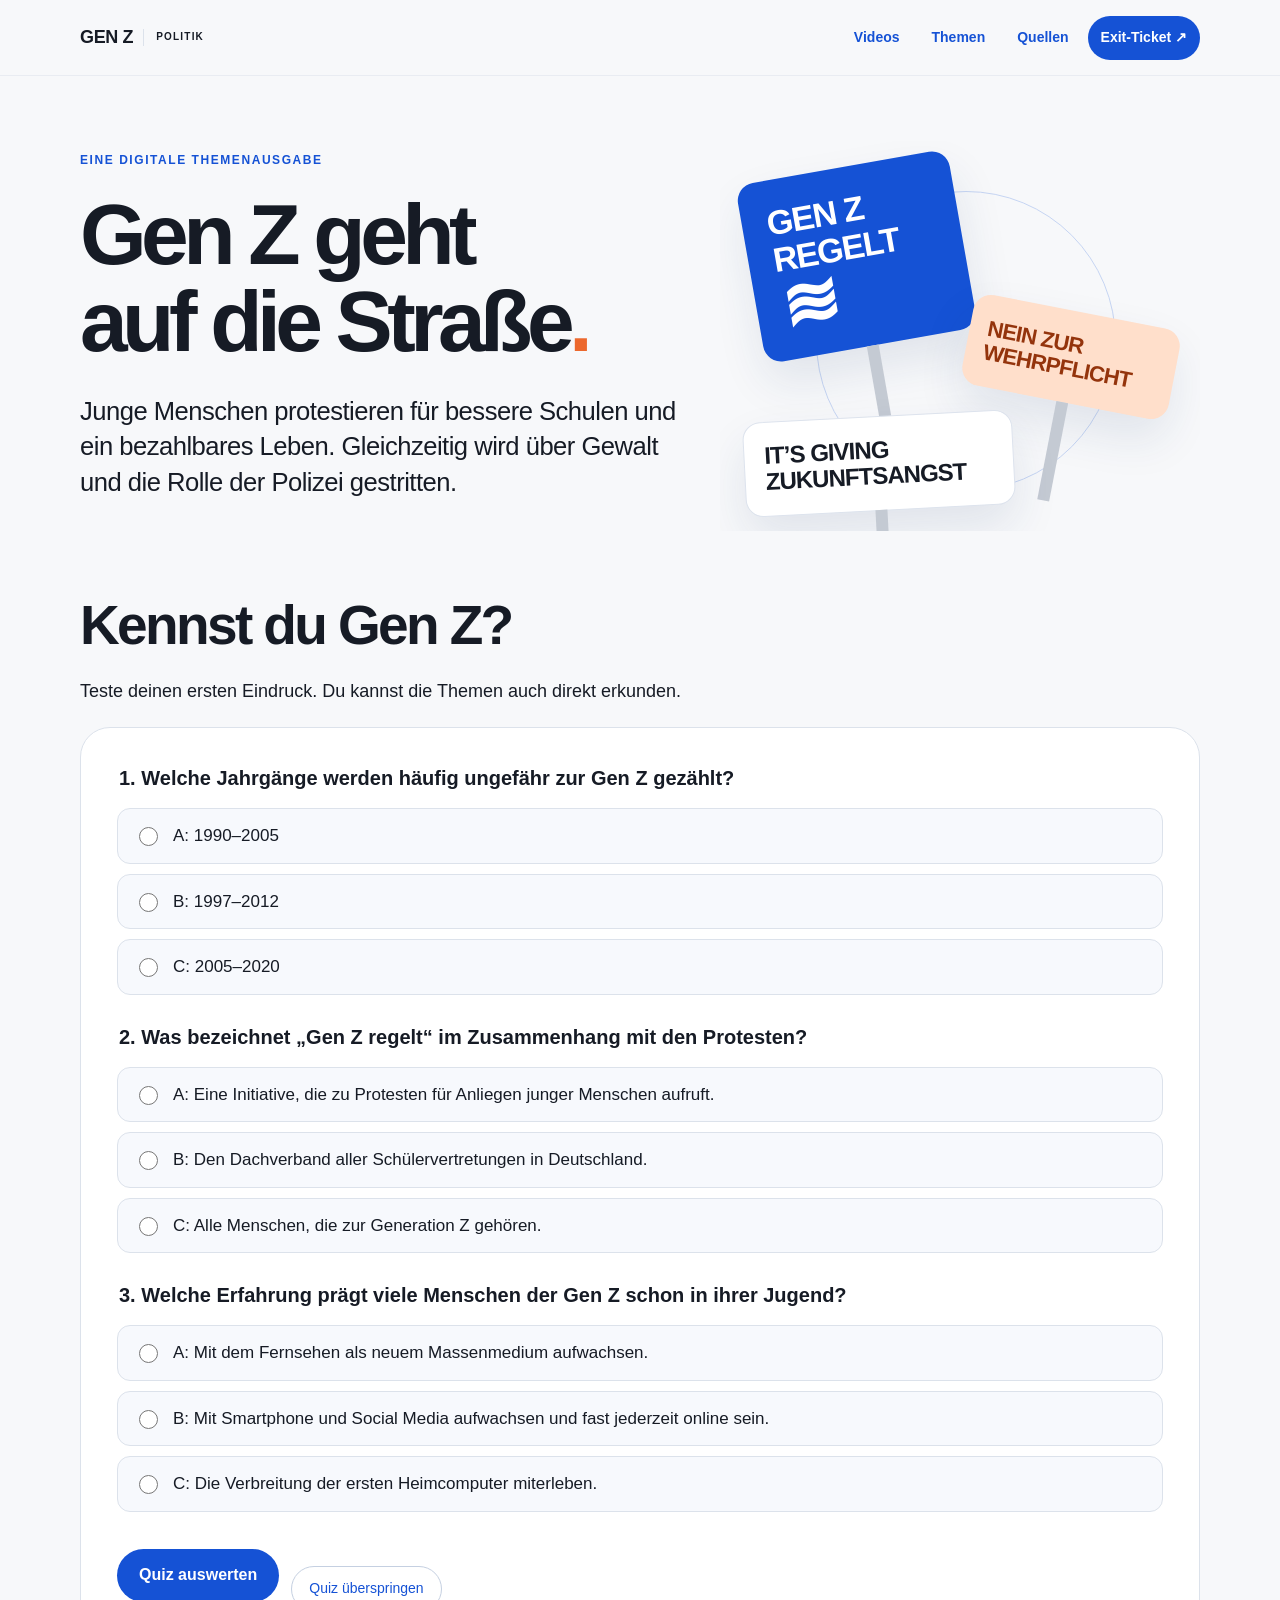
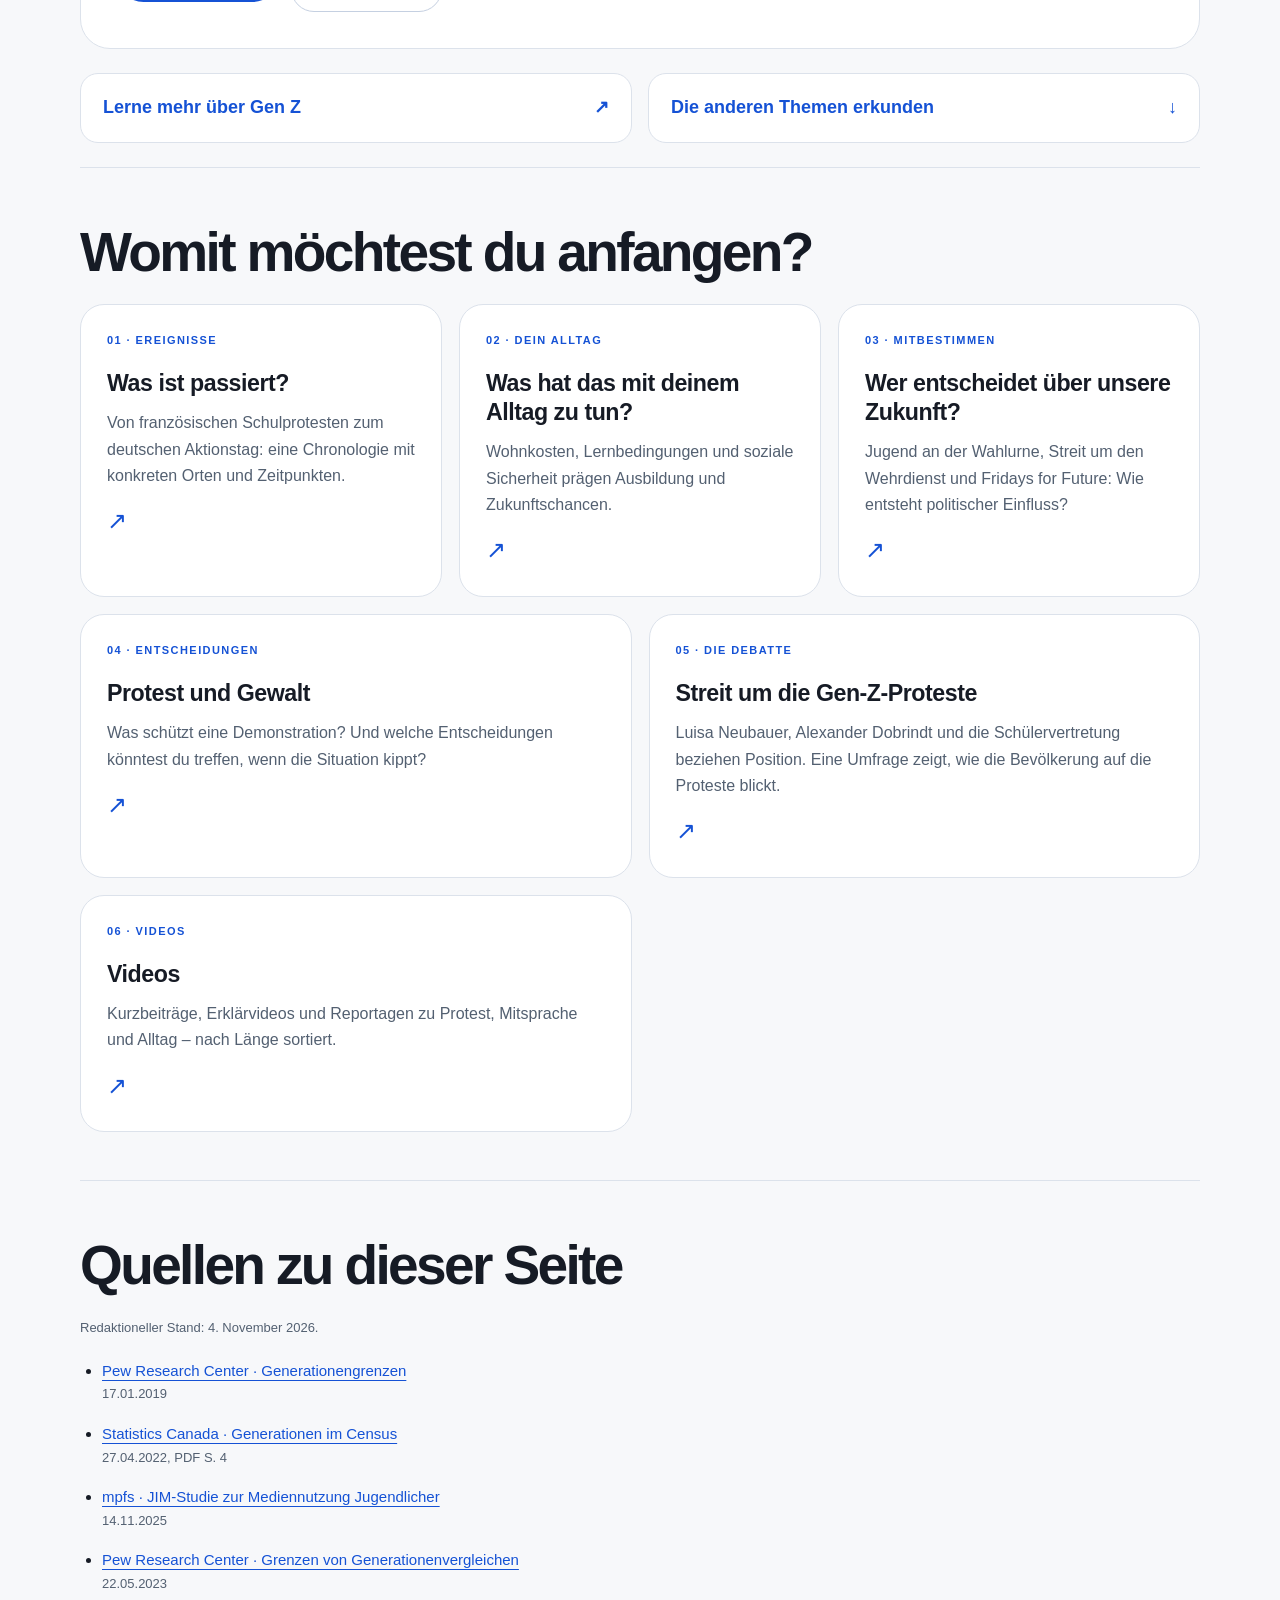
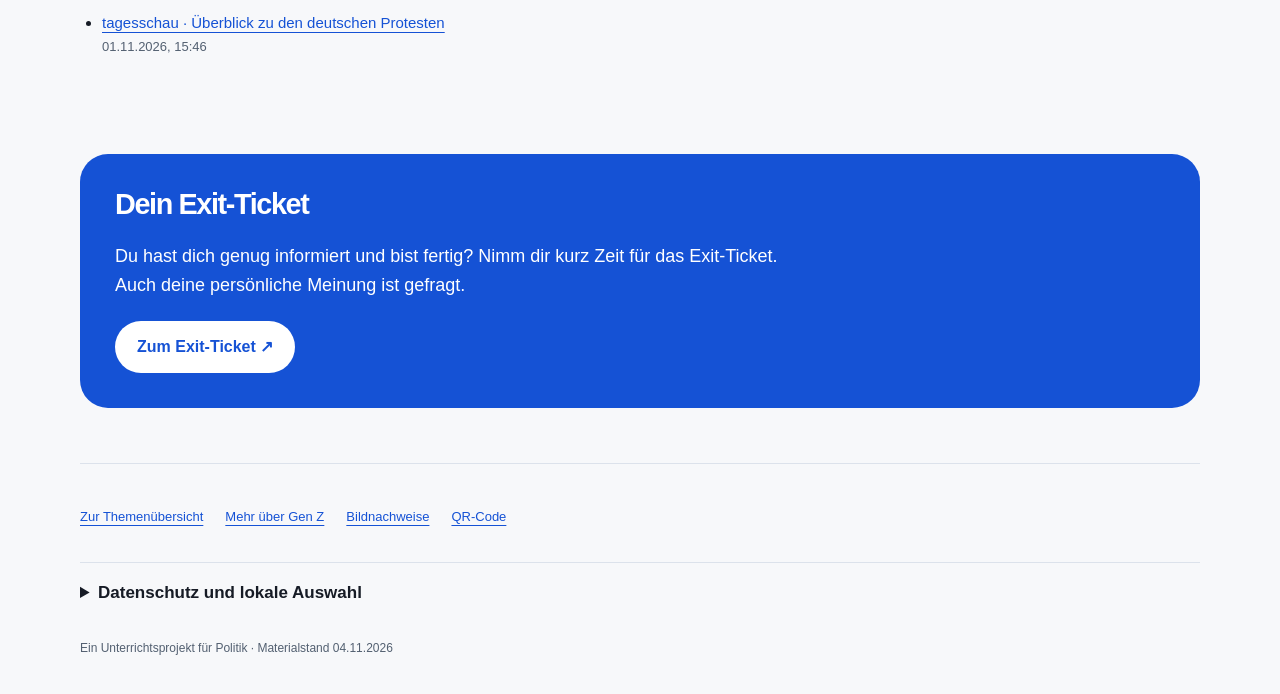
==== commit 9f9710ce: "Videothek mit neun geprüften YouTube-Beiträgen ergänzen" ====
--- a/index.html
+++ b/index.html
@@ -1 +1 @@
-<!doctype html><html lang="de"><head><meta charset="utf-8"><meta name="viewport" content="width=device-width, initial-scale=1"><meta name="description" content="Gen Z geht auf die Straße – Hintergründe, Stimmen und interaktive Beispiele zu den Gen-Z-Protesten."><title>Gen Z geht auf die Straße · Gen Z</title><link rel="stylesheet" href="styles.css?v=4f53f76067"><script defer src="config.js"></script><script defer src="app.js?v=0701893d34"></script></head><body><a class="skip" href="#inhalt">Zum Inhalt</a><div class="topbar"><a class="wordmark" href="index.html#start" aria-label="Zur Startseite">GEN Z <span>POLITIK</span></a><nav aria-label="Hauptnavigation"><a href="index.html#themen">Themen</a><a href="#quellen">Quellen</a><a class="exit-link" href="https://form.menti.com/s/al8bbbb5jk79" target="_blank" rel="noopener noreferrer">Exit-Ticket ↗</a></nav></div><main class="wrap" id="inhalt"><section class="home-hero" id="start"><div><p class="eyebrow">Eine digitale Themenausgabe</p><h1>Gen Z geht<br>auf die Straße<span class="orange">.</span></h1><p class="lead">Junge Menschen protestieren für bessere Schulen und ein bezahlbares Leben. Gleichzeitig wird über Gewalt und die Rolle der Polizei gestritten.</p></div><div class="art" role="img" aria-label="Gestaltete Protestschilder: Gen Z regelt, Nein zur Wehrpflicht und It’s giving Zukunftsangst"><i class="wave"></i><div class="placard p1">GEN Z<br>REGELT<span>≋</span></div><div class="placard p2">NEIN ZUR<br>WEHRPFLICHT</div><div class="placard p3">IT’S GIVING<br>ZUKUNFTSANGST</div></div></section><section aria-labelledby="kennen"><h2 id="kennen">Kennst du Gen Z?</h2><p>Teste deinen ersten Eindruck. Du kannst die Themen auch direkt erkunden.</p><form id="home-quiz" class="quiz"><fieldset data-correct="1" data-letter="B" data-explanation="1997–2012 ist eine häufig verwendete Einteilung. Die Grenzen unterscheiden sich je nach Quelle."><legend>1. Welche Jahrgänge werden häufig ungefähr zur Gen Z gezählt?</legend><div class="answers"><label class="answer"><input type="radio" name="intro-0" value="0"><span>A: 1990–2005</span></label><label class="answer"><input type="radio" name="intro-0" value="1"><span>B: 1997–2012</span></label><label class="answer"><input type="radio" name="intro-0" value="2"><span>C: 2005–2020</span></label></div><p class="feedback" hidden></p></fieldset><fieldset data-correct="0" data-letter="A" data-explanation="„Gen Z regelt“ ist eine Initiative, die zu Protesten für Anliegen junger Menschen aufruft."><legend>2. Was bezeichnet „Gen Z regelt“ im Zusammenhang mit den Protesten?</legend><div class="answers"><label class="answer"><input type="radio" name="intro-1" value="0"><span>A: Eine Initiative, die zu Protesten für Anliegen junger Menschen aufruft.</span></label><label class="answer"><input type="radio" name="intro-1" value="1"><span>B: Den Dachverband aller Schülervertretungen in Deutschland.</span></label><label class="answer"><input type="radio" name="intro-1" value="2"><span>C: Alle Menschen, die zur Generation Z gehören.</span></label></div><p class="feedback" hidden></p></fieldset><fieldset data-correct="1" data-letter="B" data-explanation="Smartphones, soziale Medien und mobile Vernetzung prägen für viele schon die Jugend. Der Fernsehboom prägte eher die Babyboomer, die ersten Heimcomputer eher die Generation X."><legend>3. Welche Erfahrung prägt viele Menschen der Gen Z schon in ihrer Jugend?</legend><div class="answers"><label class="answer"><input type="radio" name="intro-2" value="0"><span>A: Mit dem Fernsehen als neuem Massenmedium aufwachsen.</span></label><label class="answer"><input type="radio" name="intro-2" value="1"><span>B: Mit Smartphone und Social Media aufwachsen und fast jederzeit online sein.</span></label><label class="answer"><input type="radio" name="intro-2" value="2"><span>C: Die Verbreitung der ersten Heimcomputer miterleben.</span></label></div><p class="feedback" hidden></p></fieldset><div class="quiz-actions"><button type="submit" class="primary">Quiz auswerten</button><button type="button" class="quiet" id="skip-quiz">Quiz überspringen</button></div><p id="quiz-result" class="score" role="status" tabindex="-1" hidden></p></form><div class="next-steps" id="next-steps"><a href="gen-z.html">Lerne mehr über Gen Z <span>↗</span></a><a href="#themen">Die anderen Themen erkunden <span>↓</span></a></div></section><section class="section " id=themen><h2>Womit möchtest du anfangen?</h2><div class="topic-grid"><a class="topic-card" href="was-ist-passiert.html"><span class="eyebrow">01 · Ereignisse</span><h3>Was ist passiert?</h3><p>Von französischen Schulprotesten zum deutschen Aktionstag: eine Chronologie mit konkreten Orten und Zeitpunkten.</p><span class="arrow" aria-hidden="true">↗</span></a><a class="topic-card" href="lebensrealitaeten.html"><span class="eyebrow">02 · Dein Alltag</span><h3>Was hat das mit deinem Alltag zu tun?</h3><p>Wohnkosten, Lernbedingungen und soziale Sicherheit prägen Ausbildung und Zukunftschancen.</p><span class="arrow" aria-hidden="true">↗</span></a><a class="topic-card" href="einfluss.html"><span class="eyebrow">03 · Mitbestimmen</span><h3>Wer entscheidet über unsere Zukunft?</h3><p>Jugend an der Wahlurne, Streit um den Wehrdienst und Fridays for Future: Wie entsteht politischer Einfluss?</p><span class="arrow" aria-hidden="true">↗</span></a><a class="topic-card" href="protest-und-gewalt.html"><span class="eyebrow">04 · Entscheidungen</span><h3>Protest und Gewalt</h3><p>Was schützt eine Demonstration? Und welche Entscheidungen könntest du treffen, wenn die Situation kippt?</p><span class="arrow" aria-hidden="true">↗</span></a><a class="topic-card" href="wer-sagt-was.html"><span class="eyebrow">05 · Die Debatte</span><h3>Streit um die Gen-Z-Proteste</h3><p>Luisa Neubauer, Alexander Dobrindt und die Schülervertretung beziehen Position. Eine Umfrage zeigt, wie die Bevölkerung auf die Proteste blickt.</p><span class="arrow" aria-hidden="true">↗</span></a></div></section><section class="section " id=quellen><h2>Quellen zu dieser Seite</h2><p class="small">Redaktioneller Stand: 4. November 2026.</p><ul class="source-list"><li><a href="https://www.pewresearch.org/short-reads/2019/01/17/where-millennials-end-and-generation-z-begins/" target="_blank" rel="noopener noreferrer" class="">Pew Research Center · Generationengrenzen</a><span>17.01.2019</span></li><li><a href="https://www12.statcan.gc.ca/census-recensement/2021/as-sa/98-200-x/2021003/98-200-x2021003-eng.pdf" target="_blank" rel="noopener noreferrer" class="">Statistics Canada · Generationen im Census</a><span>27.04.2022, PDF S. 4</span></li><li><a href="https://mpfs.de/studie/jim-studie-2025/" target="_blank" rel="noopener noreferrer" class="">mpfs · JIM-Studie zur Mediennutzung Jugendlicher</a><span>14.11.2025</span></li><li><a href="https://www.pewresearch.org/short-reads/2023/05/22/how-pew-research-center-will-report-on-generations-moving-forward/" target="_blank" rel="noopener noreferrer" class="">Pew Research Center · Grenzen von Generationenvergleichen</a><span>22.05.2023</span></li><li><a href="https://www.tagesschau.de/inland/gesellschaft/demonstration-protest-genz-100.html" target="_blank" rel="noopener noreferrer" class="">tagesschau · Überblick zu den deutschen Protesten</a><span>01.11.2026, 15:46</span></li></ul></section><section class="exit-band"><h2>Dein Exit-Ticket</h2><p>Du hast dich genug informiert und bist fertig? Nimm dir kurz Zeit für das Exit-Ticket. Auch deine persönliche Meinung ist gefragt.</p><a class="primary menti-link" href="https://form.menti.com/s/al8bbbb5jk79" target="_blank" rel="noopener noreferrer">Zum Exit-Ticket ↗</a></section><footer class="page-footer"><nav aria-label="Weitere Links"><a href="index.html#themen">Zur Themenübersicht</a><a href="gen-z.html">Mehr über Gen Z</a><a href="BILDNACHWEISE.md">Bildnachweise</a><a href="qr-website.svg">QR-Code</a></nav><details><summary>Datenschutz und lokale Auswahl</summary><div><p>Merkliste und Einschätzung werden im Browser dieses Geräts gespeichert. Es gibt keine Analyse- oder Werbeskripte. GitHub verarbeitet beim Seitenaufruf technisch erforderliche Verbindungsdaten.</p><button type="button" class="quiet" data-clear-local>Lokale Auswahl löschen</button><p id="local-status" role="status"></p></div></details><p>Ein Unterrichtsprojekt für Politik · Materialstand 04.11.2026</p></footer></main><noscript><p class="wrap">Für die Interaktionen wird JavaScript benötigt.</p></noscript></body></html>+<!doctype html><html lang="de"><head><meta charset="utf-8"><meta name="viewport" content="width=device-width, initial-scale=1"><meta name="description" content="Gen Z geht auf die Straße – Hintergründe, Stimmen und interaktive Beispiele zu den Gen-Z-Protesten."><title>Gen Z geht auf die Straße · Gen Z</title><link rel="stylesheet" href="styles.css?v=d39d3e5ef7"><script defer src="config.js"></script><script defer src="app.js?v=0701893d34"></script></head><body><a class="skip" href="#inhalt">Zum Inhalt</a><div class="topbar"><a class="wordmark" href="index.html#start" aria-label="Zur Startseite">GEN Z <span>POLITIK</span></a><nav aria-label="Hauptnavigation"><a href="videos.html">Videos</a><a href="index.html#themen">Themen</a><a href="#quellen">Quellen</a><a class="exit-link" href="https://form.menti.com/s/al8bbbb5jk79" target="_blank" rel="noopener noreferrer">Exit-Ticket ↗</a></nav></div><main class="wrap" id="inhalt"><section class="home-hero" id="start"><div><p class="eyebrow">Eine digitale Themenausgabe</p><h1>Gen Z geht<br>auf die Straße<span class="orange">.</span></h1><p class="lead">Junge Menschen protestieren für bessere Schulen und ein bezahlbares Leben. Gleichzeitig wird über Gewalt und die Rolle der Polizei gestritten.</p></div><div class="art" role="img" aria-label="Gestaltete Protestschilder: Gen Z regelt, Nein zur Wehrpflicht und It’s giving Zukunftsangst"><i class="wave"></i><div class="placard p1">GEN Z<br>REGELT<span>≋</span></div><div class="placard p2">NEIN ZUR<br>WEHRPFLICHT</div><div class="placard p3">IT’S GIVING<br>ZUKUNFTSANGST</div></div></section><section aria-labelledby="kennen"><h2 id="kennen">Kennst du Gen Z?</h2><p>Teste deinen ersten Eindruck. Du kannst die Themen auch direkt erkunden.</p><form id="home-quiz" class="quiz"><fieldset data-correct="1" data-letter="B" data-explanation="1997–2012 ist eine häufig verwendete Einteilung. Die Grenzen unterscheiden sich je nach Quelle."><legend>1. Welche Jahrgänge werden häufig ungefähr zur Gen Z gezählt?</legend><div class="answers"><label class="answer"><input type="radio" name="intro-0" value="0"><span>A: 1990–2005</span></label><label class="answer"><input type="radio" name="intro-0" value="1"><span>B: 1997–2012</span></label><label class="answer"><input type="radio" name="intro-0" value="2"><span>C: 2005–2020</span></label></div><p class="feedback" hidden></p></fieldset><fieldset data-correct="0" data-letter="A" data-explanation="„Gen Z regelt“ ist eine Initiative, die zu Protesten für Anliegen junger Menschen aufruft."><legend>2. Was bezeichnet „Gen Z regelt“ im Zusammenhang mit den Protesten?</legend><div class="answers"><label class="answer"><input type="radio" name="intro-1" value="0"><span>A: Eine Initiative, die zu Protesten für Anliegen junger Menschen aufruft.</span></label><label class="answer"><input type="radio" name="intro-1" value="1"><span>B: Den Dachverband aller Schülervertretungen in Deutschland.</span></label><label class="answer"><input type="radio" name="intro-1" value="2"><span>C: Alle Menschen, die zur Generation Z gehören.</span></label></div><p class="feedback" hidden></p></fieldset><fieldset data-correct="1" data-letter="B" data-explanation="Smartphones, soziale Medien und mobile Vernetzung prägen für viele schon die Jugend. Der Fernsehboom prägte eher die Babyboomer, die ersten Heimcomputer eher die Generation X."><legend>3. Welche Erfahrung prägt viele Menschen der Gen Z schon in ihrer Jugend?</legend><div class="answers"><label class="answer"><input type="radio" name="intro-2" value="0"><span>A: Mit dem Fernsehen als neuem Massenmedium aufwachsen.</span></label><label class="answer"><input type="radio" name="intro-2" value="1"><span>B: Mit Smartphone und Social Media aufwachsen und fast jederzeit online sein.</span></label><label class="answer"><input type="radio" name="intro-2" value="2"><span>C: Die Verbreitung der ersten Heimcomputer miterleben.</span></label></div><p class="feedback" hidden></p></fieldset><div class="quiz-actions"><button type="submit" class="primary">Quiz auswerten</button><button type="button" class="quiet" id="skip-quiz">Quiz überspringen</button></div><p id="quiz-result" class="score" role="status" tabindex="-1" hidden></p></form><div class="next-steps" id="next-steps"><a href="gen-z.html">Lerne mehr über Gen Z <span>↗</span></a><a href="#themen">Die anderen Themen erkunden <span>↓</span></a></div></section><section class="section " id=themen><h2>Womit möchtest du anfangen?</h2><div class="topic-grid"><a class="topic-card" href="was-ist-passiert.html"><span class="eyebrow">01 · Ereignisse</span><h3>Was ist passiert?</h3><p>Von französischen Schulprotesten zum deutschen Aktionstag: eine Chronologie mit konkreten Orten und Zeitpunkten.</p><span class="arrow" aria-hidden="true">↗</span></a><a class="topic-card" href="lebensrealitaeten.html"><span class="eyebrow">02 · Dein Alltag</span><h3>Was hat das mit deinem Alltag zu tun?</h3><p>Wohnkosten, Lernbedingungen und soziale Sicherheit prägen Ausbildung und Zukunftschancen.</p><span class="arrow" aria-hidden="true">↗</span></a><a class="topic-card" href="einfluss.html"><span class="eyebrow">03 · Mitbestimmen</span><h3>Wer entscheidet über unsere Zukunft?</h3><p>Jugend an der Wahlurne, Streit um den Wehrdienst und Fridays for Future: Wie entsteht politischer Einfluss?</p><span class="arrow" aria-hidden="true">↗</span></a><a class="topic-card" href="protest-und-gewalt.html"><span class="eyebrow">04 · Entscheidungen</span><h3>Protest und Gewalt</h3><p>Was schützt eine Demonstration? Und welche Entscheidungen könntest du treffen, wenn die Situation kippt?</p><span class="arrow" aria-hidden="true">↗</span></a><a class="topic-card" href="wer-sagt-was.html"><span class="eyebrow">05 · Die Debatte</span><h3>Streit um die Gen-Z-Proteste</h3><p>Luisa Neubauer, Alexander Dobrindt und die Schülervertretung beziehen Position. Eine Umfrage zeigt, wie die Bevölkerung auf die Proteste blickt.</p><span class="arrow" aria-hidden="true">↗</span></a><a class="topic-card" href="videos.html"><span class="eyebrow">06 · Videos</span><h3>Videos</h3><p>Kurzbeiträge, Erklärvideos und Reportagen zu Protest, Mitsprache und Alltag – nach Länge sortiert.</p><span class="arrow" aria-hidden="true">↗</span></a></div></section><section class="section " id=quellen><h2>Quellen zu dieser Seite</h2><p class="small">Redaktioneller Stand: 4. November 2026.</p><ul class="source-list"><li><a href="https://www.pewresearch.org/short-reads/2019/01/17/where-millennials-end-and-generation-z-begins/" target="_blank" rel="noopener noreferrer" class="">Pew Research Center · Generationengrenzen</a><span>17.01.2019</span></li><li><a href="https://www12.statcan.gc.ca/census-recensement/2021/as-sa/98-200-x/2021003/98-200-x2021003-eng.pdf" target="_blank" rel="noopener noreferrer" class="">Statistics Canada · Generationen im Census</a><span>27.04.2022, PDF S. 4</span></li><li><a href="https://mpfs.de/studie/jim-studie-2025/" target="_blank" rel="noopener noreferrer" class="">mpfs · JIM-Studie zur Mediennutzung Jugendlicher</a><span>14.11.2025</span></li><li><a href="https://www.pewresearch.org/short-reads/2023/05/22/how-pew-research-center-will-report-on-generations-moving-forward/" target="_blank" rel="noopener noreferrer" class="">Pew Research Center · Grenzen von Generationenvergleichen</a><span>22.05.2023</span></li><li><a href="https://www.tagesschau.de/inland/gesellschaft/demonstration-protest-genz-100.html" target="_blank" rel="noopener noreferrer" class="">tagesschau · Überblick zu den deutschen Protesten</a><span>01.11.2026, 15:46</span></li></ul></section><section class="exit-band"><h2>Dein Exit-Ticket</h2><p>Du hast dich genug informiert und bist fertig? Nimm dir kurz Zeit für das Exit-Ticket. Auch deine persönliche Meinung ist gefragt.</p><a class="primary menti-link" href="https://form.menti.com/s/al8bbbb5jk79" target="_blank" rel="noopener noreferrer">Zum Exit-Ticket ↗</a></section><footer class="page-footer"><nav aria-label="Weitere Links"><a href="index.html#themen">Zur Themenübersicht</a><a href="gen-z.html">Mehr über Gen Z</a><a href="BILDNACHWEISE.md">Bildnachweise</a><a href="qr-website.svg">QR-Code</a></nav><details><summary>Datenschutz und lokale Auswahl</summary><div><p>Merkliste und Einschätzung werden im Browser dieses Geräts gespeichert. Es gibt keine Analyse- oder Werbeskripte. GitHub verarbeitet beim Seitenaufruf technisch erforderliche Verbindungsdaten.</p><button type="button" class="quiet" data-clear-local>Lokale Auswahl löschen</button><p id="local-status" role="status"></p></div></details><p>Ein Unterrichtsprojekt für Politik · Materialstand 04.11.2026</p></footer></main><noscript><p class="wrap">Für die Interaktionen wird JavaScript benötigt.</p></noscript></body></html>
--- a/styles.css
+++ b/styles.css
@@ -20,3 +20,7 @@
 .generation-note{max-width:82ch;border-left:3px solid var(--blue);padding:15px 22px;border-radius:0 14px 14px 0;background:#eaf0fb;font-size:16px;margin:0 0 40px}.cohort-events,.cohort-controls{display:flex;gap:10px;flex-wrap:wrap;margin:20px 0}.cohort-events button,.cohort-controls button{min-height:46px;border:1px solid #bdcbe0;background:white;color:var(--blue);border-radius:25px;padding:10px 17px;font-size:15px}.cohort-events button[aria-pressed=true]{background:var(--blue);border-color:var(--blue);color:white}.cohort-controls button:disabled{opacity:.45;cursor:default}.cohort-track{display:flex;align-items:flex-start;gap:18px;overflow-x:auto;scroll-snap-type:x mandatory;overscroll-behavior-x:contain;padding:12px 0 24px;scrollbar-color:#9eb4db #e7edf6}.cohort-track:focus-visible{outline:3px solid var(--orange);outline-offset:5px}.cohort-card{flex:0 0 min(84vw,340px);max-width:100%;min-width:0;background:white;border:1px solid var(--line);border-radius:24px;padding:26px;scroll-snap-align:start}.cohort-card.cohort-featured{border:2px solid var(--blue);padding:25px}.cohort-top{display:flex;align-items:center;justify-content:space-between;gap:12px;margin-bottom:18px}.cohort-mark{display:grid;place-items:center;width:46px;height:46px;border-radius:14px;background:#eaf0fb;color:var(--blue);font-size:27px;font-weight:800}.cohort-years{font-size:16px;font-weight:700;color:var(--blue)}.cohort-card h3{font-size:1.55rem;margin-bottom:10px}.cohort-card p,.cohort-card dd{font-size:16px;line-height:1.65}.cohort-card .cohort-age{font-size:14px;font-weight:650;color:var(--blue);background:#eff4fc;border-radius:10px;padding:10px 12px}.cohort-card dl{margin:24px 0}.cohort-card dt{font-size:12px;font-weight:750;letter-spacing:.055em;text-transform:uppercase;color:var(--muted);margin:18px 0 5px}.cohort-card dd{margin:0}.cohort-card .source{font-size:11px;line-height:1.65;margin-bottom:12px;overflow-wrap:anywhere}.cohort-stacked{display:grid;grid-template-columns:repeat(auto-fit,minmax(min(100%,280px),1fr));overflow:visible;align-items:start}.cohort-stacked .cohort-card{max-width:none}.cohort-taxonomy{margin-top:12px}.sr-only{position:absolute;width:1px;height:1px;padding:0;margin:-1px;overflow:hidden;clip:rect(0,0,0,0);white-space:nowrap;border:0}.interest-chart{padding:30px;border:1px solid var(--line);border-radius:24px;background:white;margin:28px 0}.interest-chart figcaption{margin-bottom:28px}.interest-chart figcaption strong,.interest-chart figcaption span{display:block}.interest-chart figcaption span{font-size:14px;color:var(--muted);margin-top:6px}.interest-rows{display:grid;gap:22px}.interest-row{display:grid;grid-template-columns:55px 1fr 65px;align-items:center;gap:14px;font-size:17px}.interest-track{height:30px;background:#edf1f7;border-radius:6px;overflow:hidden}.interest-track i{display:block;width:var(--interest);height:100%;background:var(--blue);border-radius:0 6px 6px 0}.interest-scale{display:flex;justify-content:space-between;margin:12px 79px 25px 69px;font-size:12px;color:var(--muted)}.interest-chart .small{margin-bottom:0}.stereotype-quiz{max-width:850px}.stereotype-quiz fieldset{margin:28px 0;padding:28px;border:1px solid var(--line);border-radius:22px;background:white;min-width:0}.stereotype-quiz legend{font-size:20px;font-weight:700;line-height:1.55;padding:0 10px;max-width:100%}.quote-number{display:block;color:var(--blue);font-size:13px;letter-spacing:.08em;margin-bottom:10px}.stereotype-quiz label{display:block;font-size:14px;font-weight:650;margin-bottom:8px}.stereotype-quiz select{width:100%;min-height:50px;border:1px solid #bccae0;border-radius:12px;background:white;padding:11px 13px;font-size:16px}.stereotype-quiz .feedback{margin:18px 0 0}.stereotype-quiz .quiz-actions{margin-top:28px}@media(max-width:760px){.cohort-card{padding:22px}.cohort-card.cohort-featured{padding:21px}.interest-chart{padding:22px}.interest-row{grid-template-columns:40px 1fr 52px;gap:9px;font-size:15px}.interest-track{height:27px}.interest-scale{margin-left:49px;margin-right:61px}.stereotype-quiz fieldset{padding:22px}.stereotype-quiz legend{font-size:18px}.generation-note{padding:15px 18px;font-size:15px}}
 
 .stereotype-quiz legend{float:left;width:100%;padding:0;margin:0 0 22px}.stereotype-quiz label{clear:both}
+
+/* Vier gut erreichbare Navigationslinks, auch auf schmalen Smartphones. */
+.topbar nav a[aria-current=page]{text-decoration:underline;text-underline-offset:6px}
+@media(max-width:480px){.topbar{flex-direction:column;align-items:stretch;gap:0;padding-left:16px;padding-right:16px;padding-bottom:8px;padding-top:max(6px,env(safe-area-inset-top))}.topbar .wordmark{align-self:flex-start;min-height:44px}.topbar nav{width:100%;justify-content:space-between;gap:3px}.topbar nav a{padding:7px 8px;font-size:12px;min-height:44px;min-width:44px;justify-content:center}html{scroll-padding-top:122px}}
